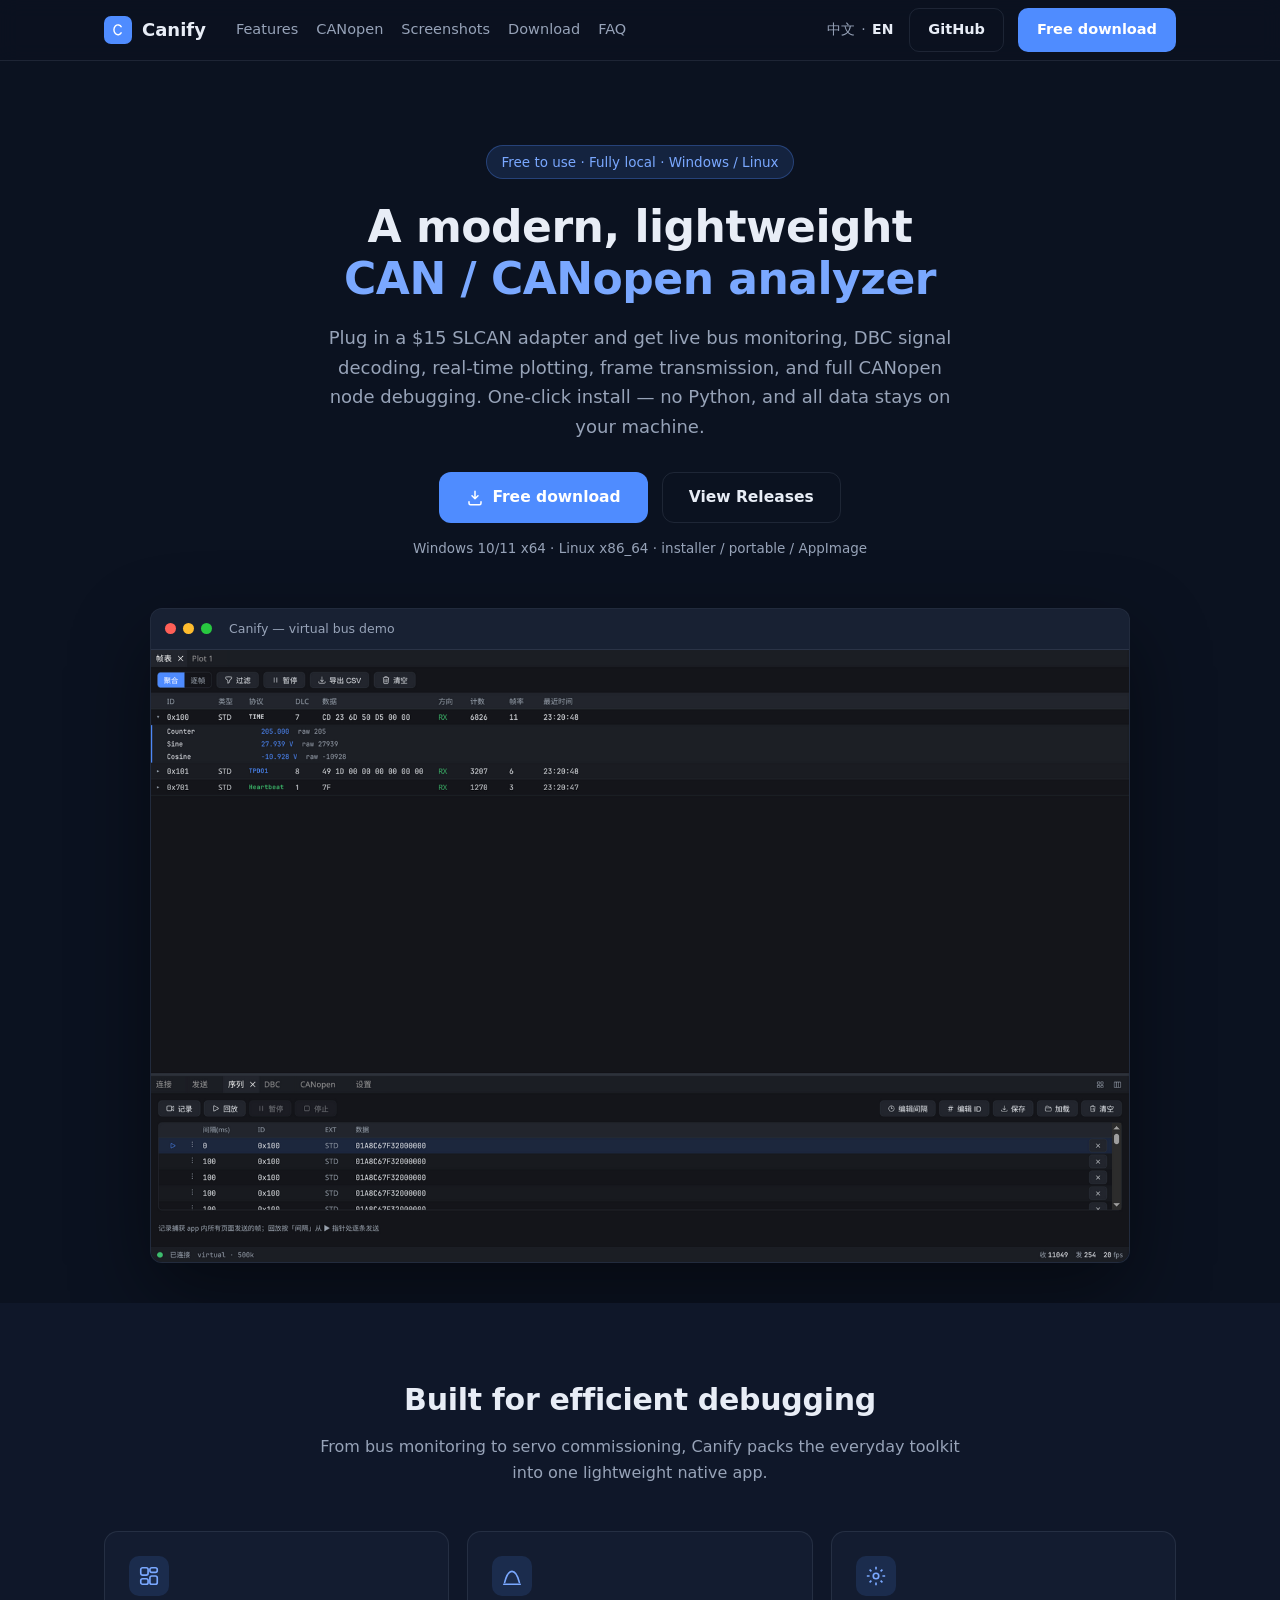
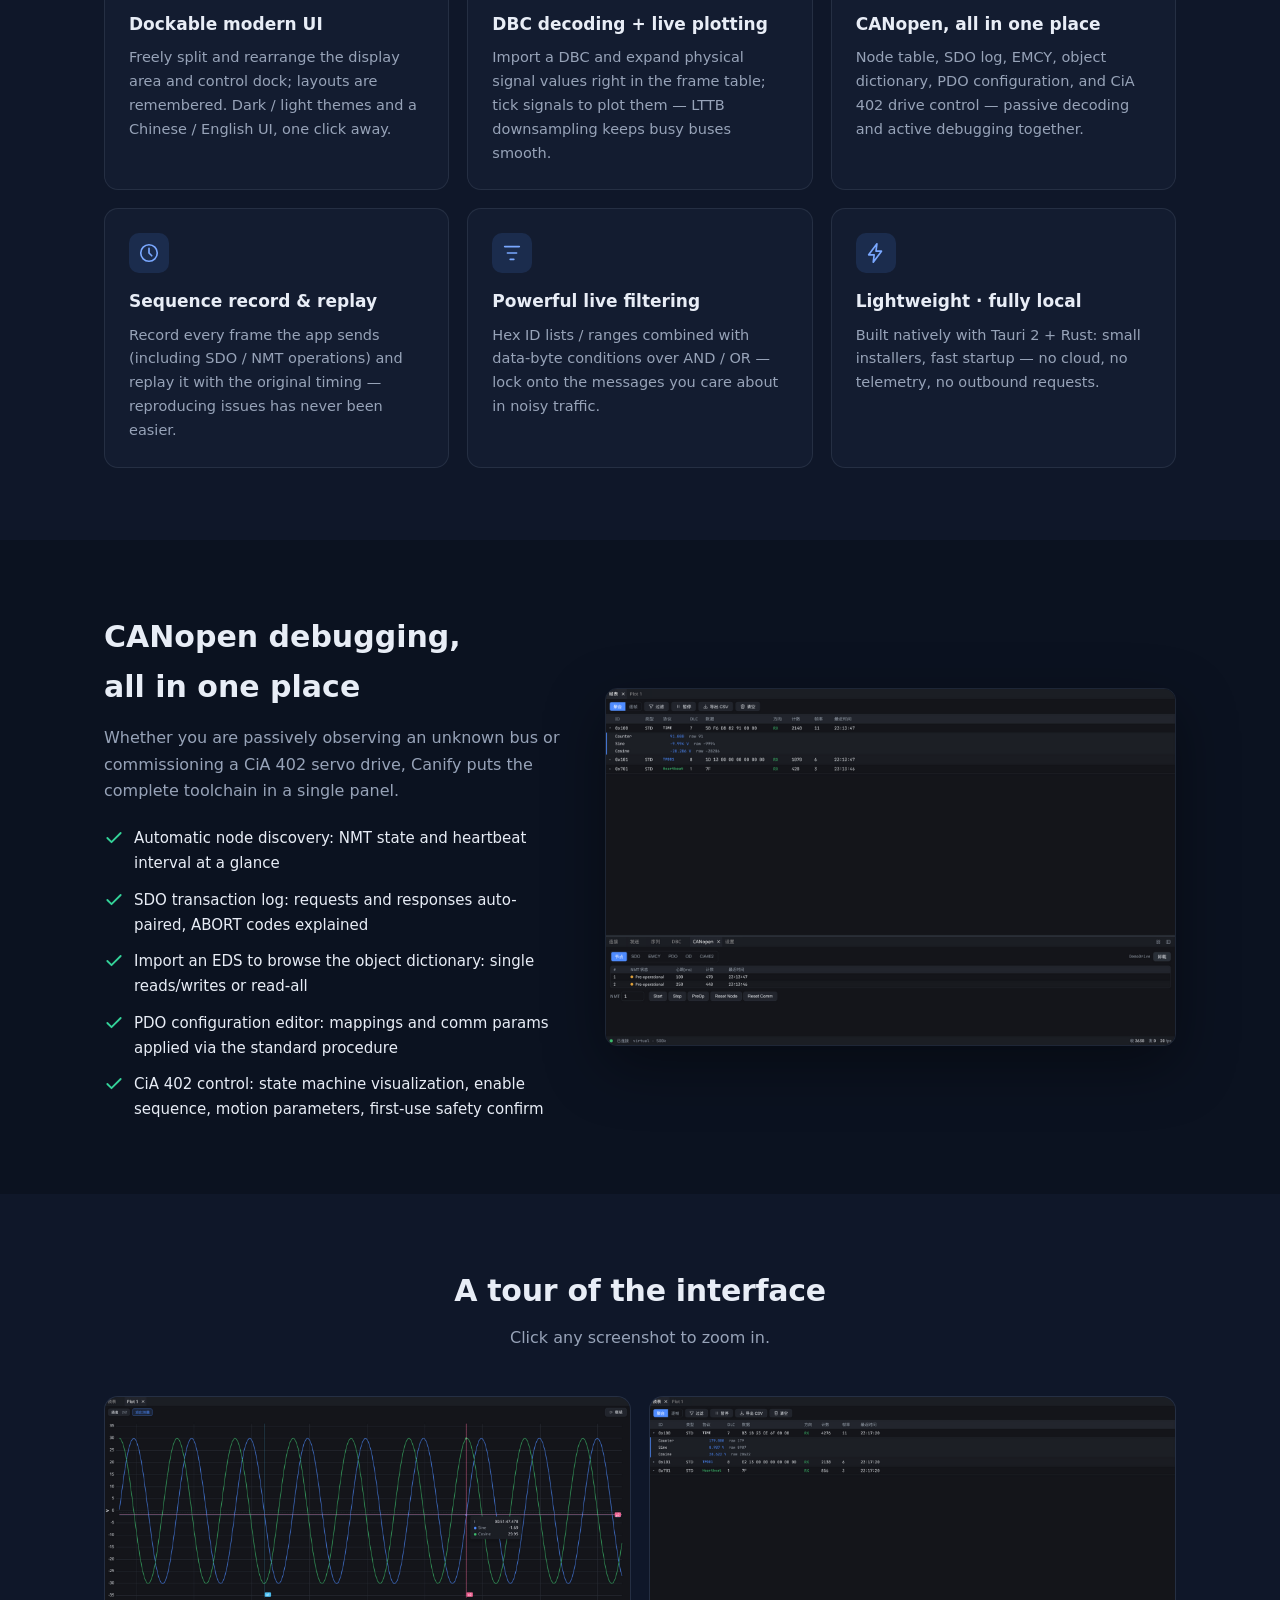
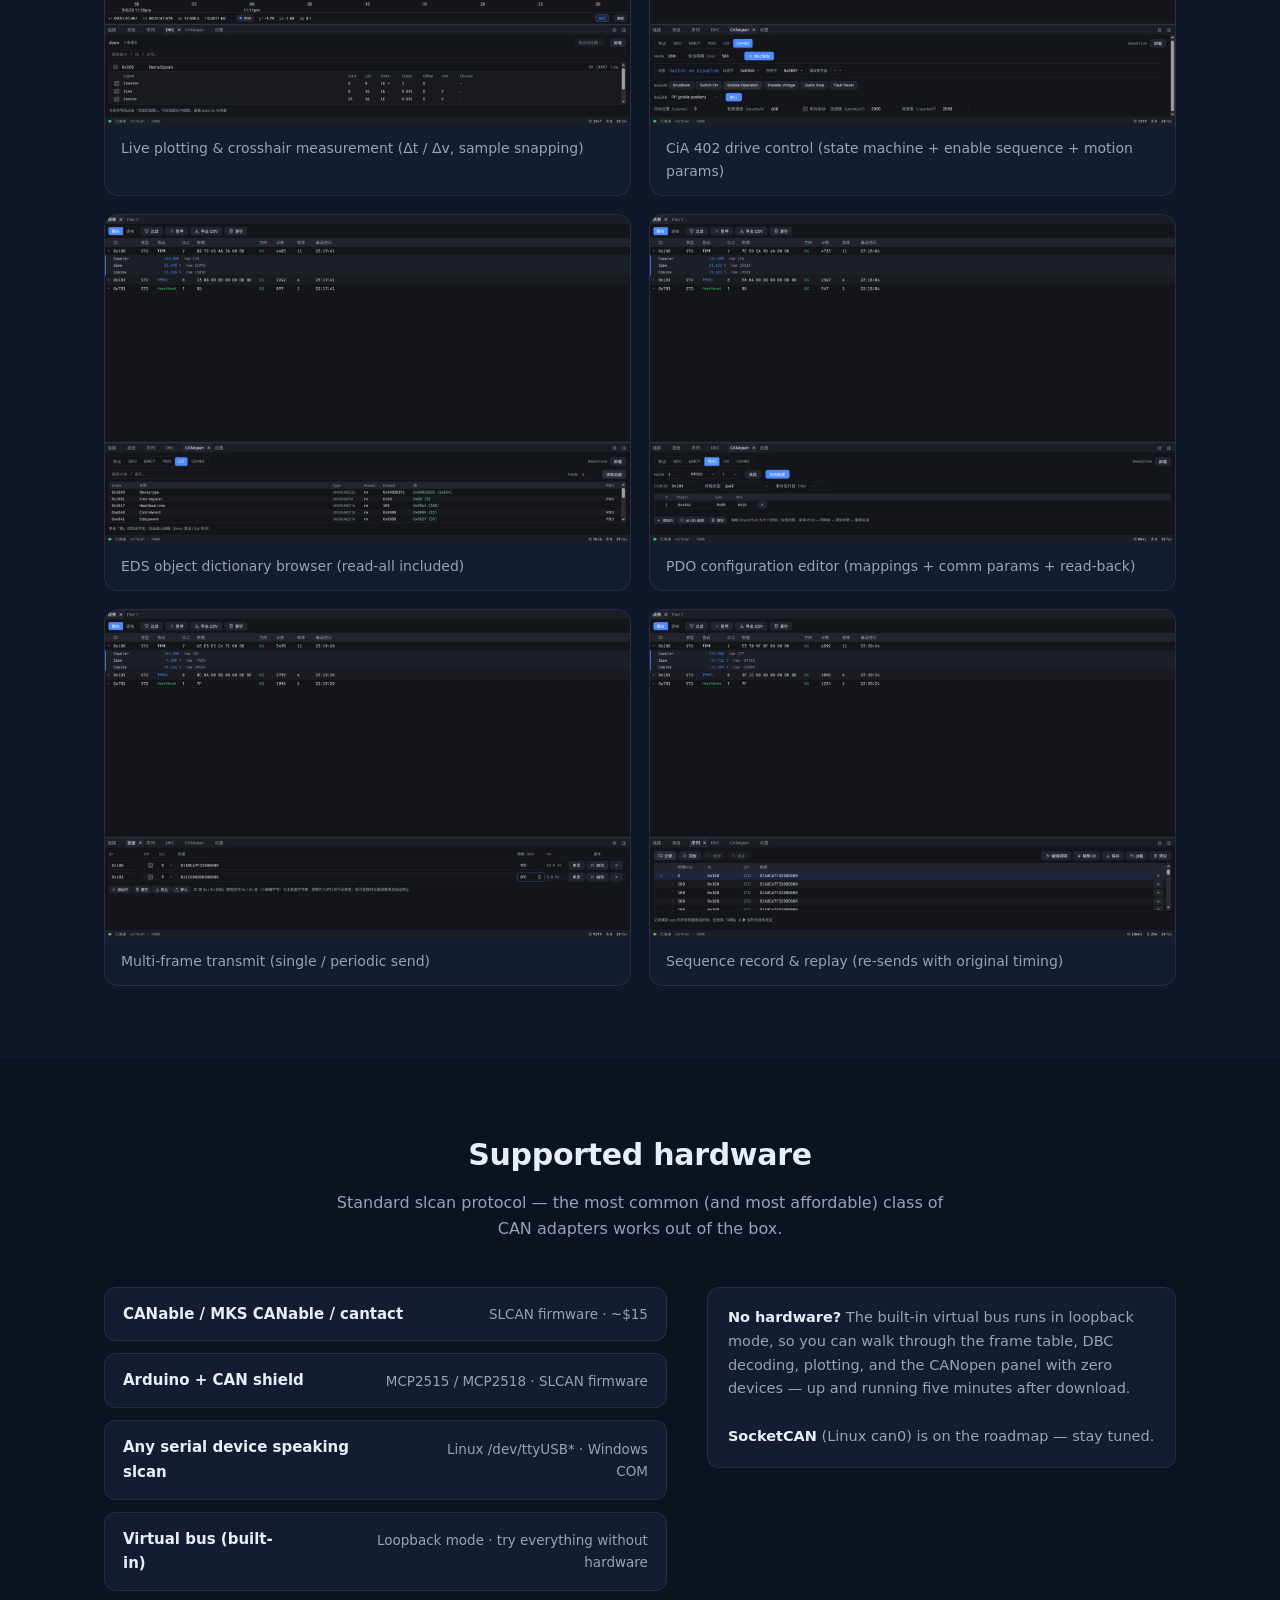
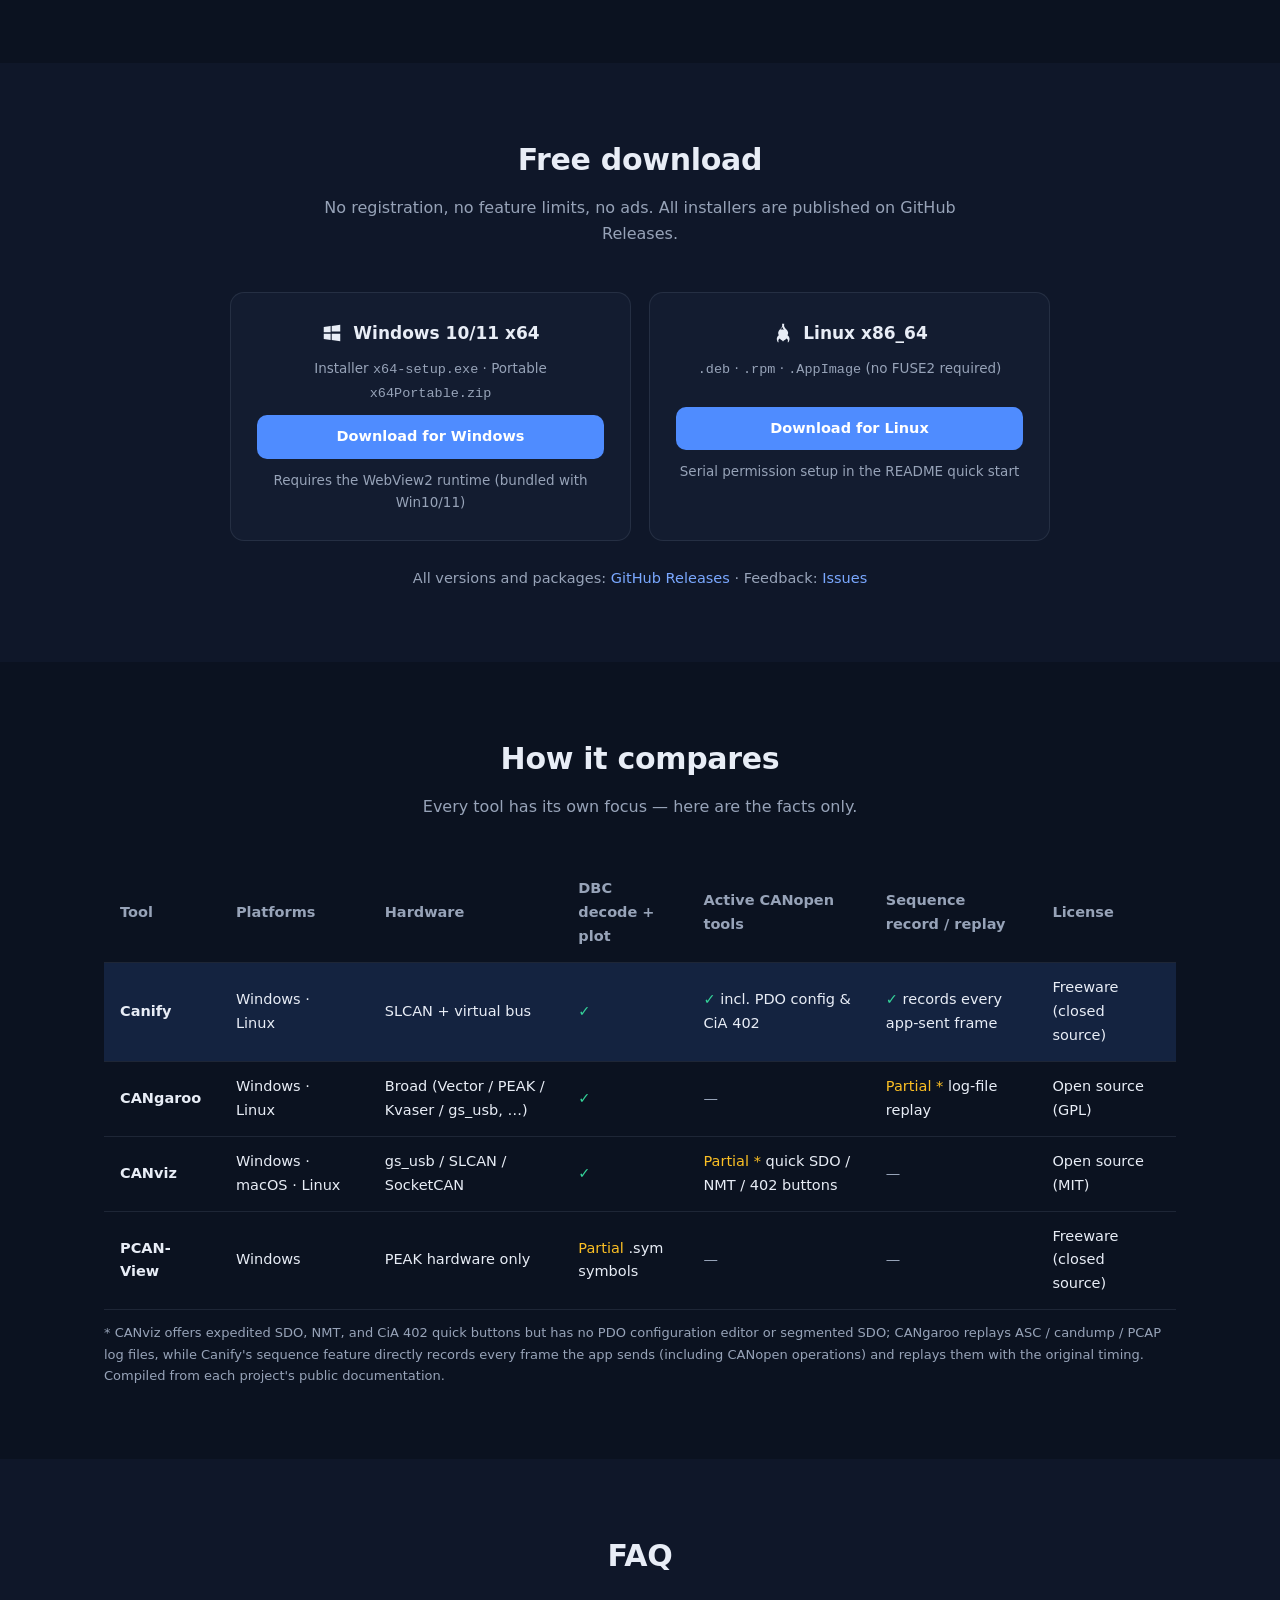
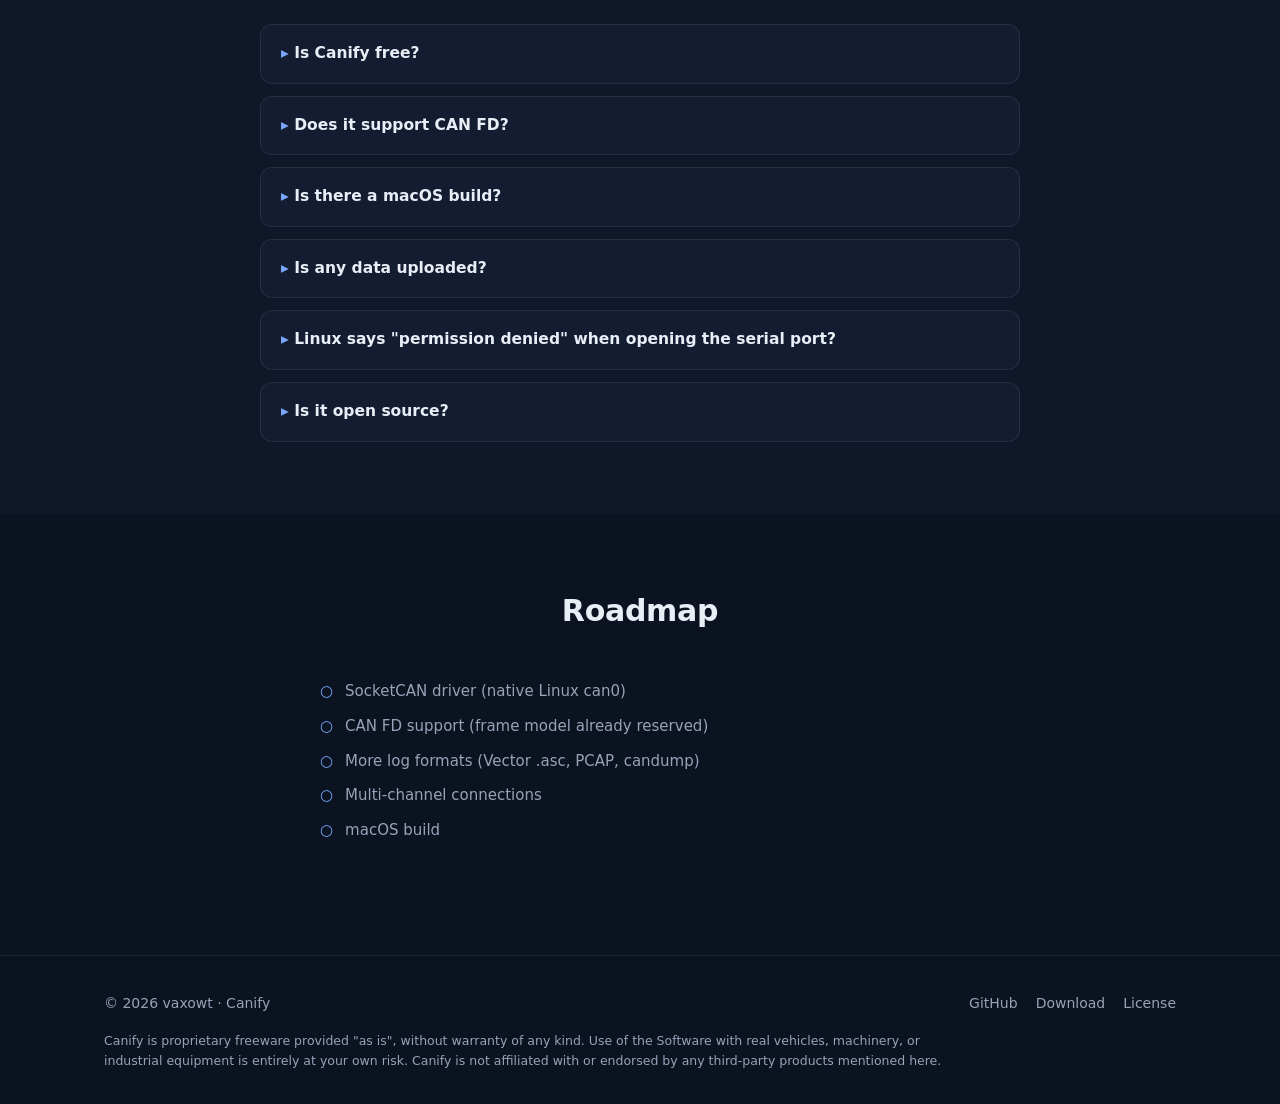
==== docs/en/index.html @ a6a963dd "docs: add release materials with bilingual readme and website" ====
<!DOCTYPE html>
<html lang="en">
<head>
  <meta charset="UTF-8" />
  <meta name="viewport" content="width=device-width, initial-scale=1.0" />
  <title>Canify — A modern, lightweight CAN / CANopen analyzer</title>
  <meta name="description" content="Canify is a free (as in beer) desktop CAN bus analyzer for Windows and Linux: plug-and-play SLCAN adapters, DBC decoding, live plotting, frame transmission, sequence record & replay, and all-in-one CANopen debugging (NMT / SDO / PDO / CiA 402). Fully local, no telemetry." />
  <meta property="og:title" content="Canify — A modern, lightweight CAN / CANopen analyzer" />
  <meta property="og:description" content="Plug in a $15 SLCAN adapter and get bus monitoring, DBC decoding, live plotting and CANopen debugging. Free download, runs entirely locally." />
  <meta property="og:type" content="website" />
  <meta property="og:url" content="https://vaxowt.github.io/canify/en/" />
  <meta property="og:image" content="https://vaxowt.github.io/canify/img/og-image.png" />
  <meta name="twitter:card" content="summary_large_image" />
  <link rel="icon" type="image/svg+xml" href="../assets/favicon.svg" />
  <link rel="stylesheet" href="../assets/style.css" />
</head>
<body>

  <header class="site-header">
    <div class="container nav">
      <a class="brand" href="../">
        <img src="../img/logo.svg" alt="Canify logo" />Canify
      </a>
      <nav class="nav-links" id="navLinks">
        <a href="#features">Features</a>
        <a href="#canopen">CANopen</a>
        <a href="#gallery">Screenshots</a>
        <a href="#download">Download</a>
        <a href="#faq">FAQ</a>
      </nav>
      <div class="nav-right">
        <span class="lang-switch"><a href="../">中文</a> · <a class="current" href="./">EN</a></span>
        <a class="btn btn-ghost" href="https://github.com/vaxowt/canify" target="_blank" rel="noopener">GitHub</a>
        <a class="btn btn-primary" href="#download">Free download</a>
        <button class="nav-toggle" aria-label="Open menu">☰</button>
      </div>
    </div>
  </header>

  <main>
    <!-- Hero -->
    <section class="hero">
      <div class="container">
        <span class="hero-badge">Free to use · Fully local · Windows / Linux</span>
        <h1>A modern, lightweight<br /><span class="accent">CAN / CANopen analyzer</span></h1>
        <p class="lead">Plug in a $15 SLCAN adapter and get live bus monitoring, DBC signal decoding, real-time plotting, frame transmission, and full CANopen node debugging. One-click install — no Python, and all data stays on your machine.</p>
        <div class="hero-actions">
          <a class="btn btn-primary btn-lg" href="#download">
            <svg viewBox="0 0 24 24"><path d="M12 3v10m0 0 4-4m-4 4-4-4M4 17v2a2 2 0 0 0 2 2h12a2 2 0 0 0 2-2v-2" stroke="currentColor" stroke-width="2" fill="none" stroke-linecap="round" stroke-linejoin="round"/></svg>
            Free download
          </a>
          <a class="btn btn-ghost btn-lg" href="https://github.com/vaxowt/canify/releases/latest" target="_blank" rel="noopener">View Releases</a>
        </div>
        <p class="hero-meta">Windows 10/11 x64 · Linux x86_64 · installer / portable / AppImage</p>
        <div class="hero-shot">
          <div class="window">
            <div class="window-bar"><span class="dot"></span><span class="dot"></span><span class="dot"></span><span class="title">Canify — virtual bus demo</span></div>
            <img src="../img/hero-dark.png" alt="Canify main window: live CAN frame table with expanded DBC decoded signals" />
          </div>
        </div>
      </div>
    </section>

    <!-- Features -->
    <section id="features" class="alt">
      <div class="container">
        <div class="section-head">
          <h2>Built for efficient debugging</h2>
          <p>From bus monitoring to servo commissioning, Canify packs the everyday toolkit into one lightweight native app.</p>
        </div>
        <div class="feature-grid">
          <div class="feature">
            <div class="icon"><svg viewBox="0 0 24 24"><rect x="3" y="3" width="8" height="8" rx="2"/><rect x="13" y="3" width="8" height="5" rx="2"/><rect x="13" y="12" width="8" height="9" rx="2"/><rect x="3" y="15" width="8" height="6" rx="2"/></svg></div>
            <h3>Dockable modern UI</h3>
            <p>Freely split and rearrange the display area and control dock; layouts are remembered. Dark / light themes and a Chinese / English UI, one click away.</p>
          </div>
          <div class="feature">
            <div class="icon"><svg viewBox="0 0 24 24"><path d="M4 19c2-8 5-12 8-12s6 4 8 12" stroke-linecap="round"/><path d="M3 21h18" stroke-linecap="round"/></svg></div>
            <h3>DBC decoding + live plotting</h3>
            <p>Import a DBC and expand physical signal values right in the frame table; tick signals to plot them — LTTB downsampling keeps busy buses smooth.</p>
          </div>
          <div class="feature">
            <div class="icon"><svg viewBox="0 0 24 24"><circle cx="12" cy="12" r="3"/><path d="M12 2v3m0 14v3M2 12h3m14 0h3M5 5l2 2m10 10 2 2M19 5l-2 2M7 17l-2 2"/></svg></div>
            <h3>CANopen, all in one place</h3>
            <p>Node table, SDO log, EMCY, object dictionary, PDO configuration, and CiA 402 drive control — passive decoding and active debugging together.</p>
          </div>
          <div class="feature">
            <div class="icon"><svg viewBox="0 0 24 24"><circle cx="12" cy="12" r="9"/><path d="M12 7v5l3 3" stroke-linecap="round"/></svg></div>
            <h3>Sequence record & replay</h3>
            <p>Record every frame the app sends (including SDO / NMT operations) and replay it with the original timing — reproducing issues has never been easier.</p>
          </div>
          <div class="feature">
            <div class="icon"><svg viewBox="0 0 24 24"><path d="M4 5h16M7 12h10m-7 7h4" stroke-linecap="round"/></svg></div>
            <h3>Powerful live filtering</h3>
            <p>Hex ID lists / ranges combined with data-byte conditions over AND / OR — lock onto the messages you care about in noisy traffic.</p>
          </div>
          <div class="feature">
            <div class="icon"><svg viewBox="0 0 24 24"><path d="M13 2 4 14h6l-1 8 9-12h-6l1-8z" stroke-linejoin="round"/></svg></div>
            <h3>Lightweight · fully local</h3>
            <p>Built natively with Tauri 2 + Rust: small installers, fast startup — no cloud, no telemetry, no outbound requests.</p>
          </div>
        </div>
      </div>
    </section>

    <!-- CANopen spotlight -->
    <section id="canopen">
      <div class="container spotlight">
        <div>
          <h2>CANopen debugging,<br />all in one place</h2>
          <p class="desc">Whether you are passively observing an unknown bus or commissioning a CiA 402 servo drive, Canify puts the complete toolchain in a single panel.</p>
          <ul>
            <li><svg viewBox="0 0 24 24"><path d="M4 12l5 5L20 6" stroke-linecap="round" stroke-linejoin="round"/></svg>Automatic node discovery: NMT state and heartbeat interval at a glance</li>
            <li><svg viewBox="0 0 24 24"><path d="M4 12l5 5L20 6" stroke-linecap="round" stroke-linejoin="round"/></svg>SDO transaction log: requests and responses auto-paired, ABORT codes explained</li>
            <li><svg viewBox="0 0 24 24"><path d="M4 12l5 5L20 6" stroke-linecap="round" stroke-linejoin="round"/></svg>Import an EDS to browse the object dictionary: single reads/writes or read-all</li>
            <li><svg viewBox="0 0 24 24"><path d="M4 12l5 5L20 6" stroke-linecap="round" stroke-linejoin="round"/></svg>PDO configuration editor: mappings and comm params applied via the standard procedure</li>
            <li><svg viewBox="0 0 24 24"><path d="M4 12l5 5L20 6" stroke-linecap="round" stroke-linejoin="round"/></svg>CiA 402 control: state machine visualization, enable sequence, motion parameters, first-use safety confirm</li>
          </ul>
        </div>
        <div class="shot">
          <img src="../img/canopen-nodes.png" alt="Canify's CANopen panel: node table, NMT control, SDO log and EMCY" />
        </div>
      </div>
    </section>

    <!-- Gallery -->
    <section id="gallery" class="alt">
      <div class="container">
        <div class="section-head">
          <h2>A tour of the interface</h2>
          <p>Click any screenshot to zoom in.</p>
        </div>
        <div class="gallery">
          <figure>
            <img src="../img/plot-measure.png" alt="Live plotting and crosshair measurement" />
            <figcaption>Live plotting & crosshair measurement (Δt / Δv, sample snapping)</figcaption>
          </figure>
          <figure>
            <img src="../img/canopen-402.png" alt="CiA 402 drive control" />
            <figcaption>CiA 402 drive control (state machine + enable sequence + motion params)</figcaption>
          </figure>
          <figure>
            <img src="../img/canopen-od.png" alt="EDS object dictionary browser" />
            <figcaption>EDS object dictionary browser (read-all included)</figcaption>
          </figure>
          <figure>
            <img src="../img/canopen-pdo.png" alt="PDO configuration editor" />
            <figcaption>PDO configuration editor (mappings + comm params + read-back)</figcaption>
          </figure>
          <figure>
            <img src="../img/send-panel.png" alt="Multi-frame transmit panel" />
            <figcaption>Multi-frame transmit (single / periodic send)</figcaption>
          </figure>
          <figure>
            <img src="../img/sequence-replay.png" alt="Sequence record and replay" />
            <figcaption>Sequence record & replay (re-sends with original timing)</figcaption>
          </figure>
        </div>
      </div>
    </section>

    <!-- Hardware -->
    <section id="hardware">
      <div class="container">
        <div class="section-head">
          <h2>Supported hardware</h2>
          <p>Standard slcan protocol — the most common (and most affordable) class of CAN adapters works out of the box.</p>
        </div>
        <div class="hw-wrap">
          <ul class="hw-list">
            <li><span class="name">CANable / MKS CANable / cantact</span><span class="note">SLCAN firmware · ~$15</span></li>
            <li><span class="name">Arduino + CAN shield</span><span class="note">MCP2515 / MCP2518 · SLCAN firmware</span></li>
            <li><span class="name">Any serial device speaking slcan</span><span class="note">Linux /dev/ttyUSB* · Windows COM</span></li>
            <li><span class="name">Virtual bus (built-in)</span><span class="note">Loopback mode · try everything without hardware</span></li>
          </ul>
          <div class="hw-note">
            <b>No hardware?</b> The built-in virtual bus runs in loopback mode, so you can walk through the frame table, DBC decoding, plotting, and the CANopen panel with zero devices — up and running five minutes after download.
            <br /><br /><b>SocketCAN</b> (Linux can0) is on the roadmap — stay tuned.
          </div>
        </div>
      </div>
    </section>

    <!-- Download -->
    <section id="download" class="alt">
      <div class="container">
        <div class="section-head">
          <h2>Free download</h2>
          <p>No registration, no feature limits, no ads. All installers are published on GitHub Releases.</p>
        </div>
        <div class="dl-grid">
          <div class="dl-card">
            <span class="os">
              <svg viewBox="0 0 24 24"><path d="M3 5.5 10.5 4.4v6.9H3V5.5zm0 13 7.5 1.1v-6.8H3v5.7zm8.7 1.2L21 21V12.7h-9.3v7zM11.7 3v7.3H21V3l-9.3 1.3v1.7z"/></svg>
              Windows 10/11 x64
            </span>
            <span class="files">Installer <code>x64-setup.exe</code> · Portable <code>x64Portable.zip</code></span>
            <a class="btn btn-primary" href="https://github.com/vaxowt/canify/releases/latest" target="_blank" rel="noopener">Download for Windows</a>
            <span class="files">Requires the WebView2 runtime (bundled with Win10/11)</span>
          </div>
          <div class="dl-card">
            <span class="os">
              <svg viewBox="0 0 24 24"><path d="M12 2c.6 2 .1 3.4-.8 4.6-.9 1.1-2.2 2-2.9 3.5-.8 1.6-.5 3.1.2 4.4-.9.5-1.6 1.4-2 2.6-.5 1.7.1 3.3 1 4.9h.9c-.4-1-.5-1.7-.3-2.4.2-.8.7-1.3 1.5-1.7.6 1 1.5 1.8 2.7 2.4l.4.7h.9l.3-.7c1.2-.5 2.2-1.3 2.9-2.3.9.4 1.4 1 1.6 1.7.2.7.1 1.5-.3 2.3h.9c1-1.6 1.5-3.2 1-4.9-.3-1.2-1-2.1-2-2.6.8-1.3 1-2.9.2-4.4-.7-1.5-2-2.4-2.9-3.5-.9-1.2-1.4-2.6-.8-4.6h-1zm.5 3.7c.4 1.1 1 2 1.8 2.9-1.4-.4-2.7-.4-4.1-.1.8-.9 1.6-1.8 2-2.8h.3z"/></svg>
              Linux x86_64
            </span>
            <span class="files"><code>.deb</code> · <code>.rpm</code> · <code>.AppImage</code> (no FUSE2 required)</span>
            <a class="btn btn-primary" href="https://github.com/vaxowt/canify/releases/latest" target="_blank" rel="noopener">Download for Linux</a>
            <span class="files">Serial permission setup in the README quick start</span>
          </div>
        </div>
        <p class="dl-all">All versions and packages: <a href="https://github.com/vaxowt/canify/releases" target="_blank" rel="noopener">GitHub Releases</a> · Feedback: <a href="https://github.com/vaxowt/canify/issues" target="_blank" rel="noopener">Issues</a></p>
      </div>
    </section>

    <!-- Comparison -->
    <section id="compare">
      <div class="container">
        <div class="section-head">
          <h2>How it compares</h2>
          <p>Every tool has its own focus — here are the facts only.</p>
        </div>
        <div class="compare-wrap">
          <table class="compare">
            <thead>
              <tr><th>Tool</th><th>Platforms</th><th>Hardware</th><th>DBC decode + plot</th><th>Active CANopen tools</th><th>Sequence record / replay</th><th>License</th></tr>
            </thead>
            <tbody>
              <tr class="canify-col">
                <td>Canify</td>
                <td>Windows · Linux</td>
                <td>SLCAN + virtual bus</td>
                <td><span class="yes">✓</span></td>
                <td><span class="yes">✓</span> incl. PDO config & CiA 402</td>
                <td><span class="yes">✓</span> records every app-sent frame</td>
                <td>Freeware (closed source)</td>
              </tr>
              <tr>
                <td>CANgaroo</td>
                <td>Windows · Linux</td>
                <td>Broad (Vector / PEAK / Kvaser / gs_usb, …)</td>
                <td><span class="yes">✓</span></td>
                <td><span class="no">—</span></td>
                <td><span class="part">Partial *</span> log-file replay</td>
                <td>Open source (GPL)</td>
              </tr>
              <tr>
                <td>CANviz</td>
                <td>Windows · macOS · Linux</td>
                <td>gs_usb / SLCAN / SocketCAN</td>
                <td><span class="yes">✓</span></td>
                <td><span class="part">Partial *</span> quick SDO / NMT / 402 buttons</td>
                <td><span class="no">—</span></td>
                <td>Open source (MIT)</td>
              </tr>
              <tr>
                <td>PCAN-View</td>
                <td>Windows</td>
                <td>PEAK hardware only</td>
                <td><span class="part">Partial</span> .sym symbols</td>
                <td><span class="no">—</span></td>
                <td><span class="no">—</span></td>
                <td>Freeware (closed source)</td>
              </tr>
            </tbody>
          </table>
          <p class="compare-note">* CANviz offers expedited SDO, NMT, and CiA 402 quick buttons but has no PDO configuration editor or segmented SDO; CANgaroo replays ASC / candump / PCAP log files, while Canify's sequence feature directly records every frame the app sends (including CANopen operations) and replays them with the original timing. Compiled from each project's public documentation.</p>
        </div>
      </div>
    </section>

    <!-- FAQ -->
    <section id="faq" class="alt">
      <div class="container">
        <div class="section-head">
          <h2>FAQ</h2>
        </div>
        <div class="faq">
          <details>
            <summary>Is Canify free?</summary>
            <p>Yes — free to use: no registration, no feature limits, no ads.</p>
          </details>
          <details>
            <summary>Does it support CAN FD?</summary>
            <p>Not yet; CAN FD is on the roadmap. The current frame data model already reserves payload length for FD.</p>
          </details>
          <details>
            <summary>Is there a macOS build?</summary>
            <p>Not yet — it is on the roadmap.</p>
          </details>
          <details>
            <summary>Is any data uploaded?</summary>
            <p>No. Canify runs entirely locally: no cloud, no telemetry, no outbound requests. Bus data lives only in your machine's memory.</p>
          </details>
          <details>
            <summary>Linux says "permission denied" when opening the serial port?</summary>
            <p>Add yourself to the <code>dialout</code> (Debian/Ubuntu) or <code>uucp</code> (Arch) group, then log out and back in: <code>sudo usermod -aG dialout $USER</code></p>
          </details>
          <details>
            <summary>Is it open source?</summary>
            <p>Canify is freeware but closed source, distributed as binary installers. Feedback and feature requests are welcome on GitHub Issues.</p>
          </details>
        </div>
      </div>
    </section>

    <!-- Roadmap -->
    <section id="roadmap">
      <div class="container">
        <div class="section-head">
          <h2>Roadmap</h2>
        </div>
        <ul class="roadmap">
          <li>SocketCAN driver (native Linux can0)</li>
          <li>CAN FD support (frame model already reserved)</li>
          <li>More log formats (Vector .asc, PCAP, candump)</li>
          <li>Multi-channel connections</li>
          <li>macOS build</li>
        </ul>
      </div>
    </section>
  </main>

  <footer class="site-footer">
    <div class="container">
      <div class="footer-inner">
        <span class="left">© 2026 vaxowt · Canify</span>
        <div class="right">
          <a href="https://github.com/vaxowt/canify" target="_blank" rel="noopener">GitHub</a>
          <a href="https://github.com/vaxowt/canify/releases/latest" target="_blank" rel="noopener">Download</a>
          <a href="https://github.com/vaxowt/canify/blob/main/LICENSE" target="_blank" rel="noopener">License</a>
        </div>
      </div>
      <p class="disclaimer">Canify is proprietary freeware provided "as is", without warranty of any kind. Use of the Software with real vehicles, machinery, or industrial equipment is entirely at your own risk. Canify is not affiliated with or endorsed by any third-party products mentioned here.</p>
    </div>
  </footer>

  <dialog class="lightbox" id="lightbox"><img alt="" /></dialog>
  <script src="../assets/main.js"></script>
</body>
</html>
---- docs/assets/style.css ----
/* Canify 官网样式 — 深色主题，品牌色取自应用图标 #4F8CFF */

:root {
  --bg: #0b1220;
  --bg-soft: #0f1729;
  --card: #131c30;
  --card-border: rgba(148, 163, 184, 0.14);
  --text: #e8edf6;
  --muted: #97a3b8;
  --brand: #4f8cff;
  --brand-soft: rgba(79, 140, 255, 0.14);
  --brand-strong: #7aa8ff;
  --ok: #34d399;
  --warn: #fbbf24;
  --radius: 14px;
  --maxw: 1120px;
}

* { box-sizing: border-box; margin: 0; padding: 0; }

html { scroll-behavior: smooth; scroll-padding-top: 72px; }

body {
  font-family: system-ui, -apple-system, "Segoe UI", Roboto, "PingFang SC",
    "Hiragino Sans GB", "Microsoft YaHei", "Noto Sans SC", sans-serif;
  background: var(--bg);
  color: var(--text);
  line-height: 1.65;
  font-size: 16px;
  -webkit-font-smoothing: antialiased;
}

img { max-width: 100%; display: block; }
a { color: var(--brand-strong); text-decoration: none; }
a:hover { text-decoration: underline; }

.container { max-width: var(--maxw); margin: 0 auto; padding: 0 24px; }

/* ---------- 顶栏 ---------- */

.site-header {
  position: sticky; top: 0; z-index: 50;
  background: rgba(11, 18, 32, 0.82);
  backdrop-filter: blur(10px);
  border-bottom: 1px solid var(--card-border);
}

.nav {
  display: flex; align-items: center; gap: 22px;
  height: 60px;
}

.brand { display: flex; align-items: center; gap: 10px; font-weight: 700; font-size: 18px; color: var(--text); }
.brand:hover { text-decoration: none; }
.brand img { width: 28px; height: 28px; border-radius: 7px; }

.nav-links { display: flex; gap: 18px; margin-left: 8px; }
.nav-links a { color: var(--muted); font-size: 14.5px; }
.nav-links a:hover { color: var(--text); text-decoration: none; }

.nav-right { margin-left: auto; display: flex; align-items: center; gap: 14px; }
.lang-switch { font-size: 14px; color: var(--muted); }
.lang-switch a { color: var(--muted); padding: 0 2px; }
.lang-switch a.current { color: var(--text); font-weight: 600; }

.btn {
  display: inline-flex; align-items: center; justify-content: center; gap: 8px;
  padding: 9px 18px; border-radius: 10px;
  font-size: 14.5px; font-weight: 600;
  border: 1px solid transparent; cursor: pointer;
  transition: background 0.15s, border-color 0.15s, transform 0.15s;
}
.btn:hover { text-decoration: none; transform: translateY(-1px); }
.btn-primary { background: var(--brand); color: #fff; }
.btn-primary:hover { background: #3f7cf0; }
.btn-ghost { border-color: var(--card-border); color: var(--text); background: transparent; }
.btn-ghost:hover { border-color: var(--brand); color: var(--brand-strong); }
.btn-lg { padding: 12px 26px; font-size: 15.5px; border-radius: 12px; }
.btn svg { width: 18px; height: 18px; fill: currentColor; }

.nav-toggle { display: none; background: none; border: 1px solid var(--card-border); color: var(--text);
  border-radius: 8px; width: 38px; height: 38px; cursor: pointer; font-size: 18px; }

/* ---------- Hero ---------- */

.hero { padding: 84px 0 40px; text-align: center; }

.hero-badge {
  display: inline-flex; align-items: center; gap: 8px;
  background: var(--brand-soft); color: var(--brand-strong);
  border: 1px solid rgba(79, 140, 255, 0.3);
  border-radius: 999px; padding: 5px 14px; font-size: 13.5px; margin-bottom: 22px;
}

.hero h1 { font-size: 44px; line-height: 1.18; letter-spacing: -0.5px; }
.hero h1 .accent { color: var(--brand-strong); }

.hero p.lead {
  max-width: 640px; margin: 18px auto 0; color: var(--muted); font-size: 18px;
}

.hero-actions { margin-top: 30px; display: flex; gap: 14px; justify-content: center; flex-wrap: wrap; }

.hero-meta { margin-top: 14px; color: var(--muted); font-size: 13.5px; }

/* 浏览器窗口样式包住主截图 */
.hero-shot { max-width: 980px; margin: 48px auto 0; text-align: left; }
.window {
  border: 1px solid var(--card-border);
  border-radius: 12px; overflow: hidden;
  background: var(--bg-soft);
  box-shadow: 0 30px 80px rgba(0, 0, 0, 0.45);
}
.window-bar {
  display: flex; align-items: center; gap: 7px;
  padding: 10px 14px; background: rgba(148, 163, 184, 0.07);
  border-bottom: 1px solid var(--card-border);
}
.window-bar .dot { width: 11px; height: 11px; border-radius: 50%; }
.window-bar .dot:nth-child(1) { background: #ff5f57; }
.window-bar .dot:nth-child(2) { background: #febc2e; }
.window-bar .dot:nth-child(3) { background: #28c840; }
.window-bar .title { margin-left: 10px; font-size: 12.5px; color: var(--muted); }
.window img { width: 100%; }

/* ---------- 通用 section ---------- */

section { padding: 72px 0; }
section.alt { background: var(--bg-soft); }

.section-head { text-align: center; max-width: 640px; margin: 0 auto 44px; }
.section-head h2 { font-size: 30px; letter-spacing: -0.3px; }
.section-head p { color: var(--muted); margin-top: 10px; }

/* ---------- 特性网格 ---------- */

.feature-grid {
  display: grid; grid-template-columns: repeat(3, 1fr); gap: 18px;
}
.feature {
  background: var(--card); border: 1px solid var(--card-border);
  border-radius: var(--radius); padding: 24px;
  transition: border-color 0.15s, transform 0.15s;
}
.feature:hover { border-color: rgba(79, 140, 255, 0.45); transform: translateY(-2px); }
.feature .icon {
  width: 40px; height: 40px; border-radius: 10px;
  background: var(--brand-soft); color: var(--brand-strong);
  display: flex; align-items: center; justify-content: center;
  margin-bottom: 14px;
}
.feature .icon svg { width: 22px; height: 22px; fill: none; stroke: currentColor; stroke-width: 1.8; }
.feature h3 { font-size: 17px; margin-bottom: 8px; }
.feature p { color: var(--muted); font-size: 14.5px; }

/* ---------- CANopen 专题 ---------- */

.spotlight { display: grid; grid-template-columns: 1fr 1.25fr; gap: 44px; align-items: center; }
.spotlight h2 { font-size: 30px; margin-bottom: 14px; }
.spotlight .desc { color: var(--muted); margin-bottom: 22px; }
.spotlight ul { list-style: none; display: grid; gap: 12px; }
.spotlight li { display: flex; gap: 10px; align-items: flex-start; font-size: 15px; }
.spotlight li svg { width: 20px; height: 20px; flex: none; margin-top: 2px; stroke: var(--ok); fill: none; stroke-width: 2.2; }
.spotlight .shot {
  border: 1px solid var(--card-border); border-radius: 12px; overflow: hidden;
  box-shadow: 0 20px 60px rgba(0, 0, 0, 0.4);
}
.spotlight .shot img { width: 100%; }

/* ---------- 截图画廊 ---------- */

.gallery { display: grid; grid-template-columns: 1fr 1fr; gap: 18px; }
.gallery figure {
  background: var(--card); border: 1px solid var(--card-border);
  border-radius: var(--radius); overflow: hidden; cursor: zoom-in;
  transition: border-color 0.15s, transform 0.15s;
}
.gallery figure:hover { border-color: rgba(79, 140, 255, 0.45); transform: translateY(-2px); }
.gallery img { width: 100%; aspect-ratio: 16 / 10; object-fit: cover; object-position: top; }
.gallery figcaption { padding: 12px 16px; font-size: 14px; color: var(--muted); }

/* 图片灯箱 */
dialog.lightbox {
  border: none; border-radius: 12px; background: transparent;
  max-width: min(1200px, 94vw); padding: 0;
}
dialog.lightbox::backdrop { background: rgba(4, 8, 16, 0.85); }
dialog.lightbox img { width: 100%; border-radius: 12px; border: 1px solid var(--card-border); }

/* ---------- 硬件支持 ---------- */

.hw-wrap { display: grid; grid-template-columns: 1.2fr 1fr; gap: 40px; align-items: start; }
.hw-list { list-style: none; display: grid; gap: 12px; }
.hw-list li {
  background: var(--card); border: 1px solid var(--card-border);
  border-radius: 12px; padding: 14px 18px;
  display: flex; justify-content: space-between; align-items: center; gap: 14px;
}
.hw-list .name { font-weight: 600; font-size: 15px; }
.hw-list .note { color: var(--muted); font-size: 13.5px; text-align: right; }
.hw-note { color: var(--muted); font-size: 14.5px; background: var(--card);
  border: 1px solid var(--card-border); border-radius: 12px; padding: 18px 20px; }
.hw-note b { color: var(--text); }

/* ---------- 下载 ---------- */

.dl-grid { display: grid; grid-template-columns: repeat(2, 1fr); gap: 18px; max-width: 820px; margin: 0 auto; }
.dl-card {
  background: var(--card); border: 1px solid var(--card-border);
  border-radius: var(--radius); padding: 26px; text-align: center;
  display: flex; flex-direction: column; gap: 10px; align-items: center;
}
.dl-card .os { font-size: 17px; font-weight: 700; display: flex; align-items: center; gap: 10px; }
.dl-card .os svg { width: 22px; height: 22px; fill: currentColor; }
.dl-card .files { color: var(--muted); font-size: 13.5px; min-height: 40px; }
.dl-card .btn { align-self: stretch; }
.dl-all { text-align: center; margin-top: 26px; color: var(--muted); font-size: 14.5px; }

/* ---------- 对比表 ---------- */

.compare-wrap { overflow-x: auto; }
table.compare { width: 100%; border-collapse: collapse; min-width: 640px; }
table.compare th, table.compare td {
  padding: 13px 16px; text-align: left; font-size: 14.5px;
  border-bottom: 1px solid var(--card-border);
}
table.compare th { color: var(--muted); font-weight: 600; }
table.compare td:first-child { color: var(--text); font-weight: 600; }
table.compare tr.canify-col { background: var(--brand-soft); }
table.compare td .yes { color: var(--ok); font-weight: 600; }
table.compare td .no { color: var(--muted); }
table.compare td .part { color: var(--warn); }
.compare-note { color: var(--muted); font-size: 13px; margin-top: 12px; }

/* ---------- FAQ / 路线图 ---------- */

.faq { max-width: 760px; margin: 0 auto; display: grid; gap: 12px; }
.faq details {
  background: var(--card); border: 1px solid var(--card-border);
  border-radius: 12px; padding: 16px 20px;
}
.faq summary { cursor: pointer; font-weight: 600; font-size: 15.5px; list-style: none; }
.faq summary::-webkit-details-marker { display: none; }
.faq summary::before { content: "▸ "; color: var(--brand-strong); }
.faq details[open] summary::before { content: "▾ "; }
.faq details p { margin-top: 10px; color: var(--muted); font-size: 14.5px; }

.roadmap { max-width: 640px; margin: 0 auto; display: grid; gap: 10px; list-style: none; }
.roadmap li { display: flex; gap: 12px; align-items: baseline; color: var(--muted); font-size: 15px; }
.roadmap li::before { content: "○"; color: var(--brand-strong); }
.roadmap li.done { text-decoration: line-through; }
.roadmap li.done::before { content: "●"; color: var(--ok); }

/* ---------- 页脚 ---------- */

.site-footer { border-top: 1px solid var(--card-border); padding: 36px 0; margin-top: 40px; }
.footer-inner { display: flex; justify-content: space-between; align-items: center; gap: 16px; flex-wrap: wrap; }
.footer-inner .left { color: var(--muted); font-size: 14px; }
.footer-inner .right { display: flex; gap: 18px; font-size: 14px; }
.footer-inner .right a { color: var(--muted); }
.footer-inner .right a:hover { color: var(--text); }
.disclaimer { color: var(--muted); font-size: 12.5px; margin-top: 16px; max-width: 860px; }

/* ---------- 响应式 ---------- */

@media (max-width: 900px) {
  .feature-grid { grid-template-columns: 1fr 1fr; }
  .spotlight { grid-template-columns: 1fr; gap: 26px; }
  .hw-wrap { grid-template-columns: 1fr; }
  .hero h1 { font-size: 34px; }
}

@media (max-width: 620px) {
  .nav-links {
    display: none; position: absolute; top: 60px; left: 0; right: 0;
    background: var(--bg-soft); border-bottom: 1px solid var(--card-border);
    flex-direction: column; padding: 14px 24px; gap: 12px;
  }
  .nav-links.open { display: flex; }
  .nav-toggle { display: block; }
  .lang-switch { margin-left: auto; }
  .nav-right .btn-primary { display: none; }

  section { padding: 52px 0; }
  .hero { padding: 56px 0 24px; }
  .hero h1 { font-size: 28px; }
  .hero p.lead { font-size: 16px; }
  .feature-grid, .gallery, .dl-grid { grid-template-columns: 1fr; }
  .section-head h2 { font-size: 24px; }
}
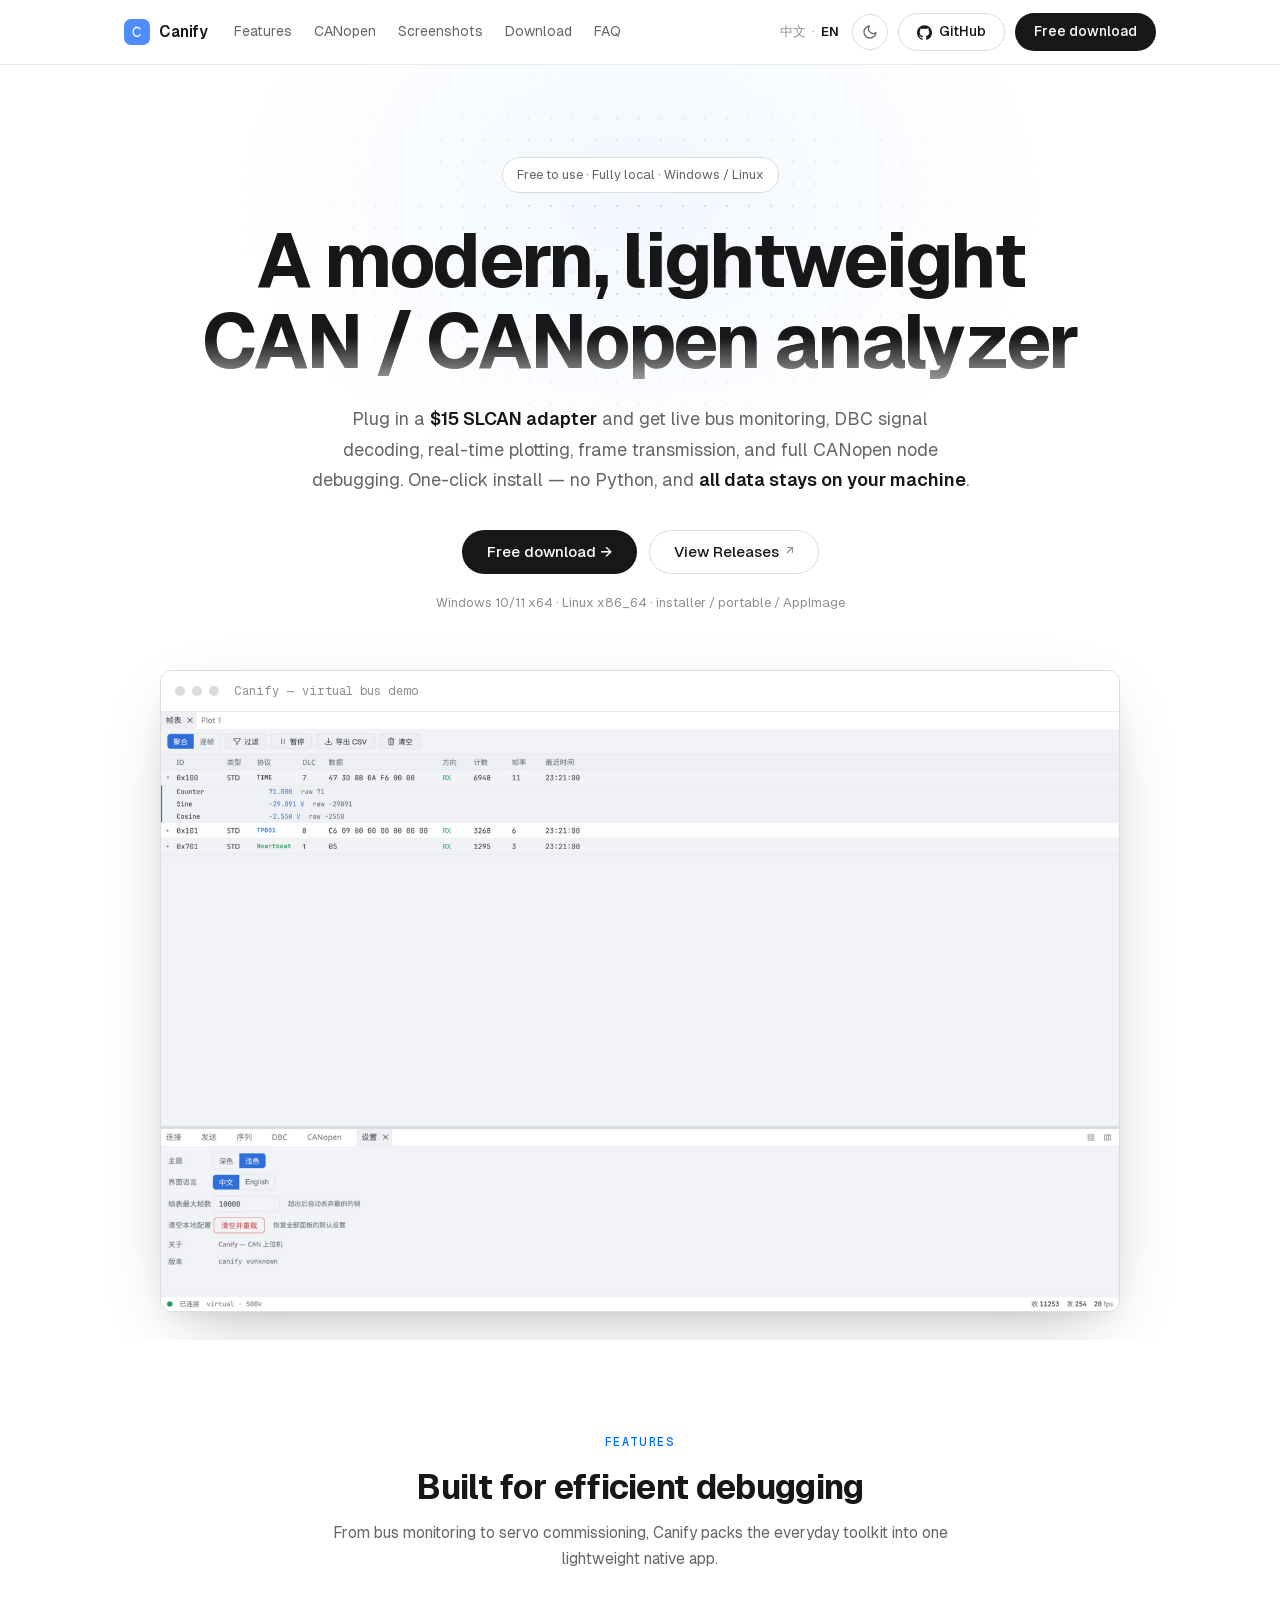
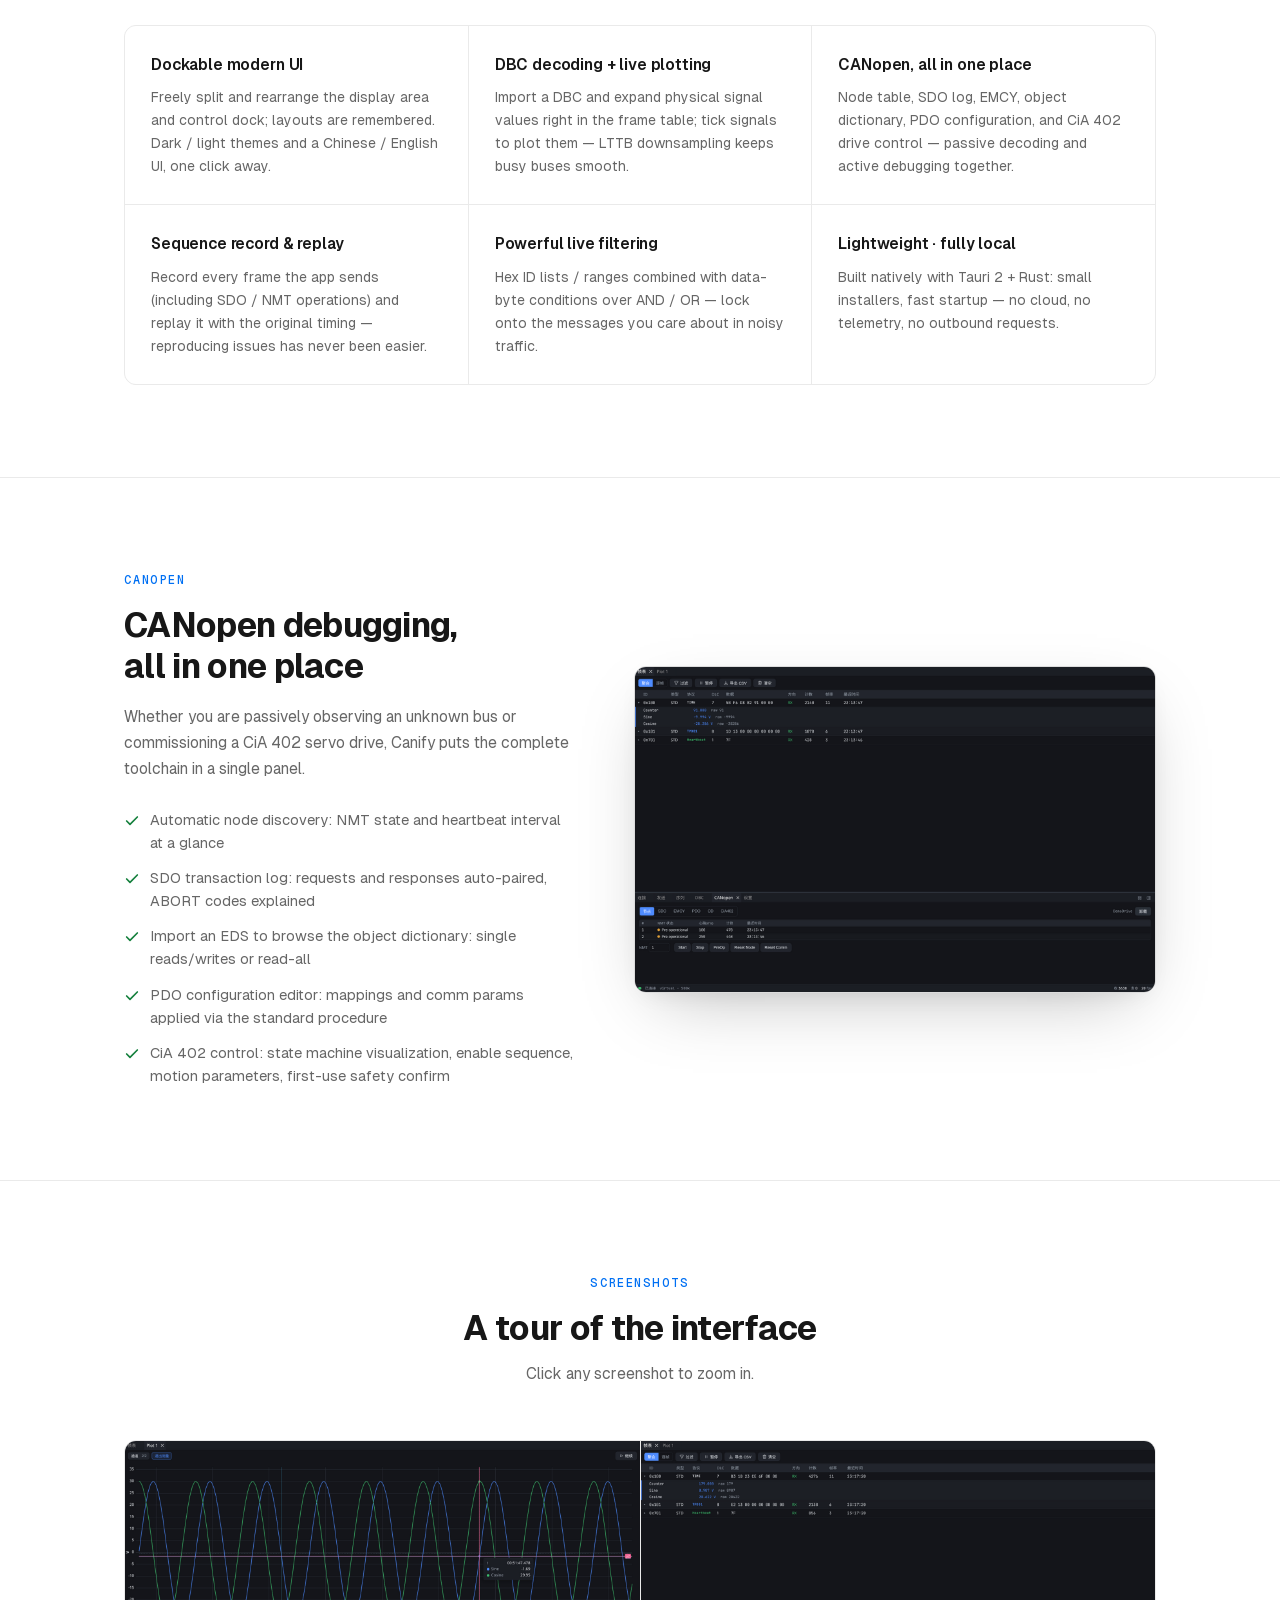
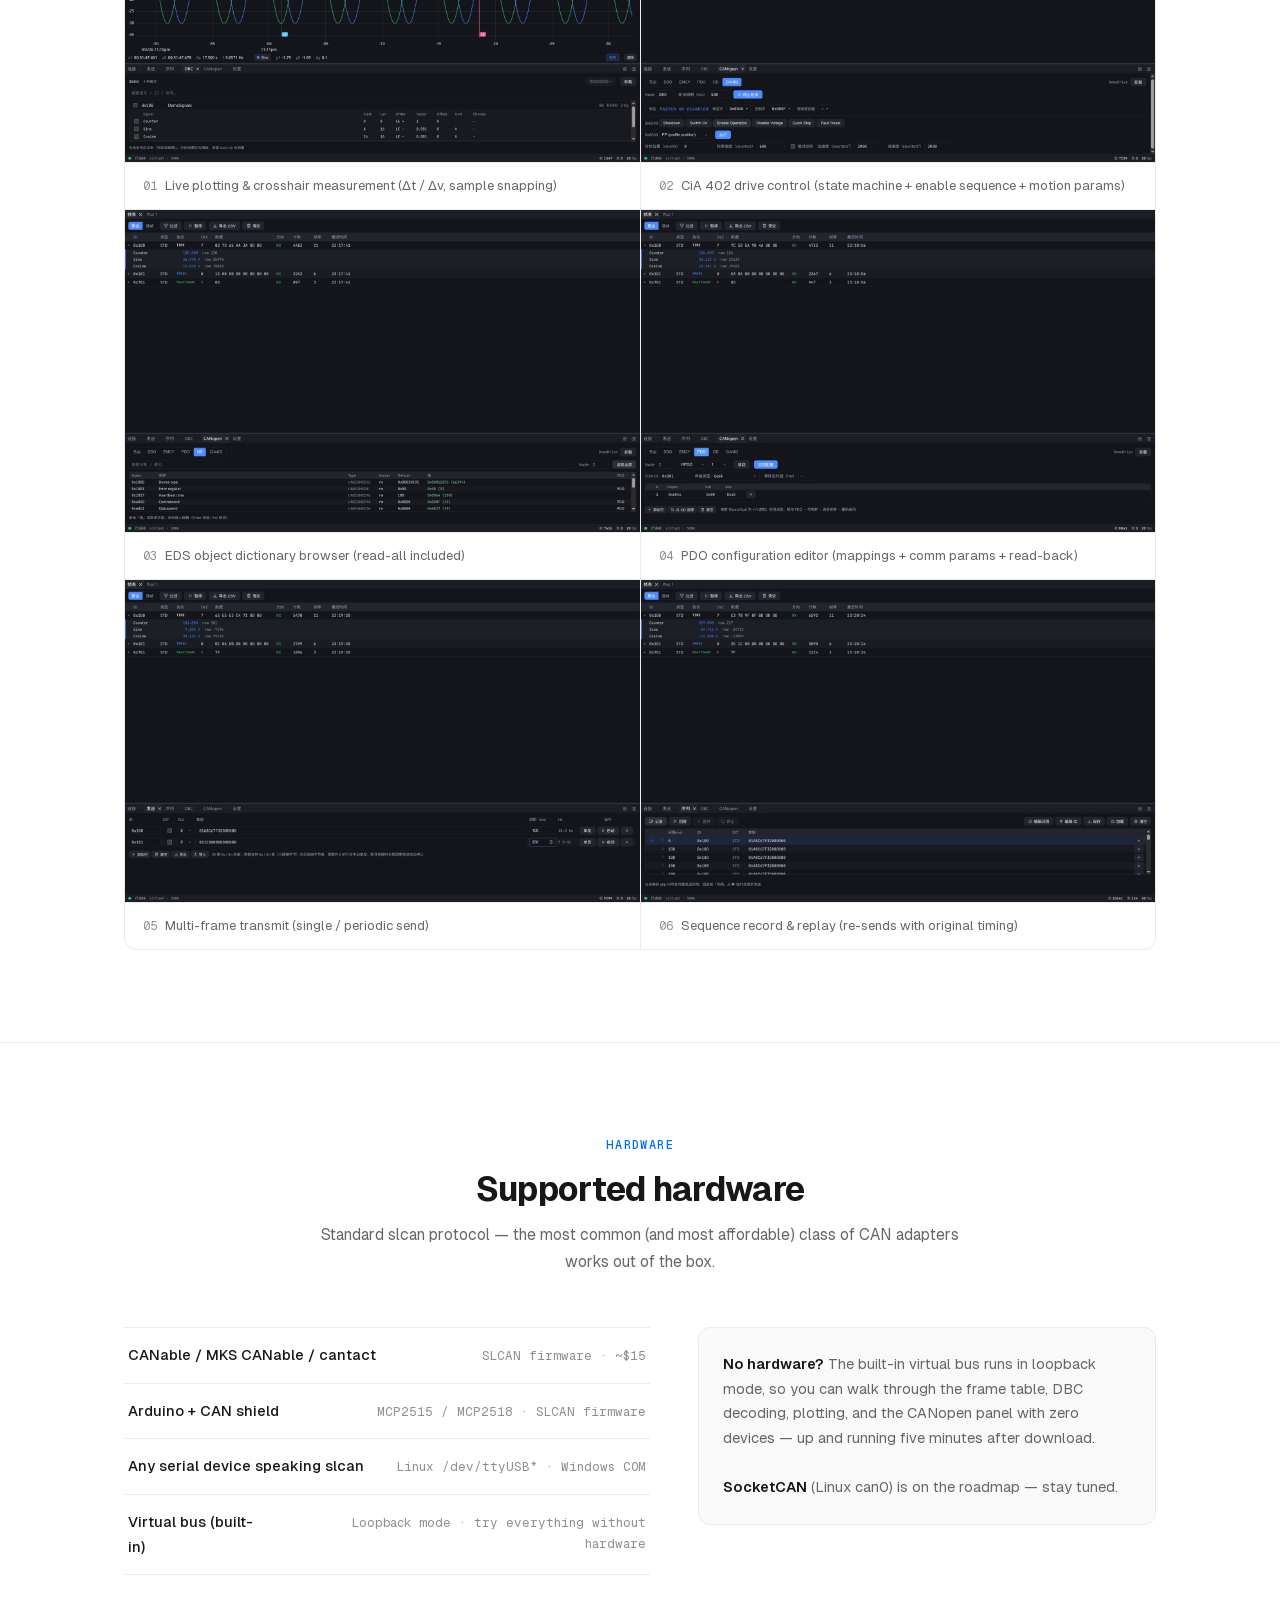
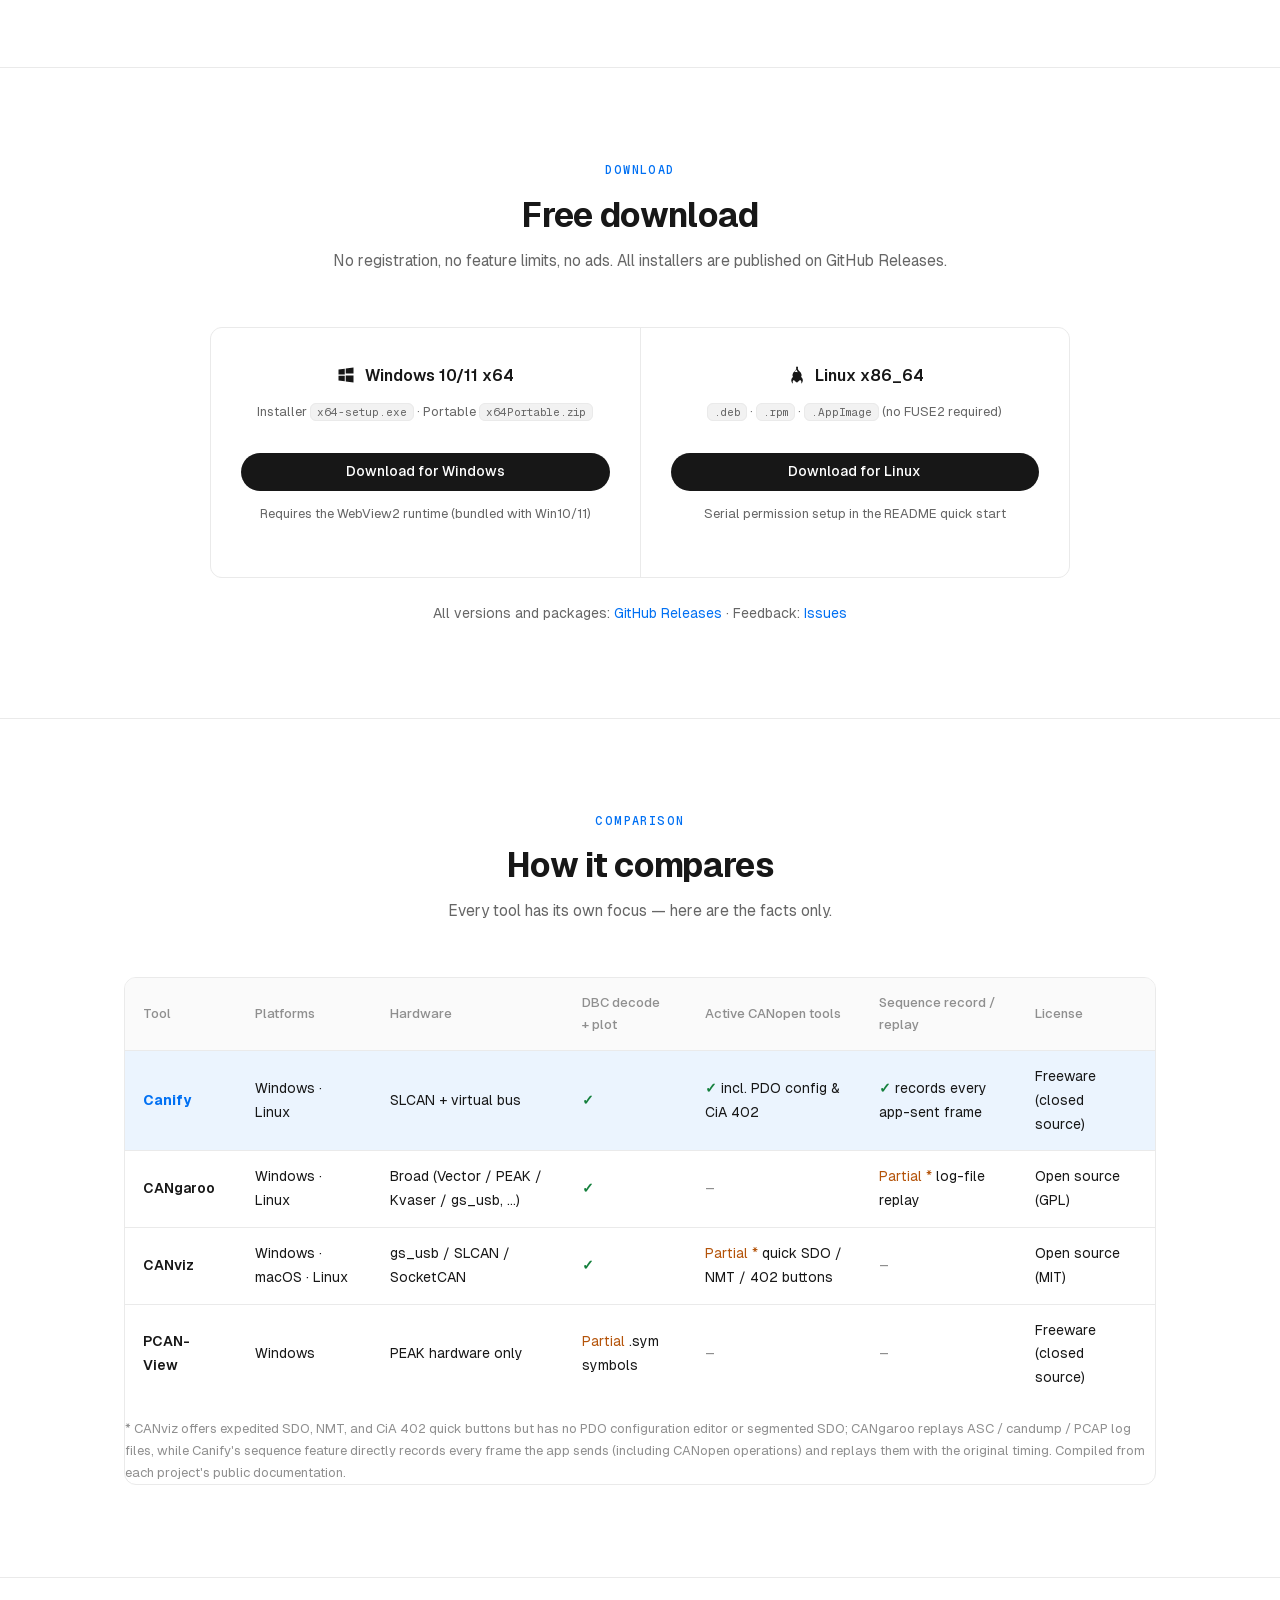
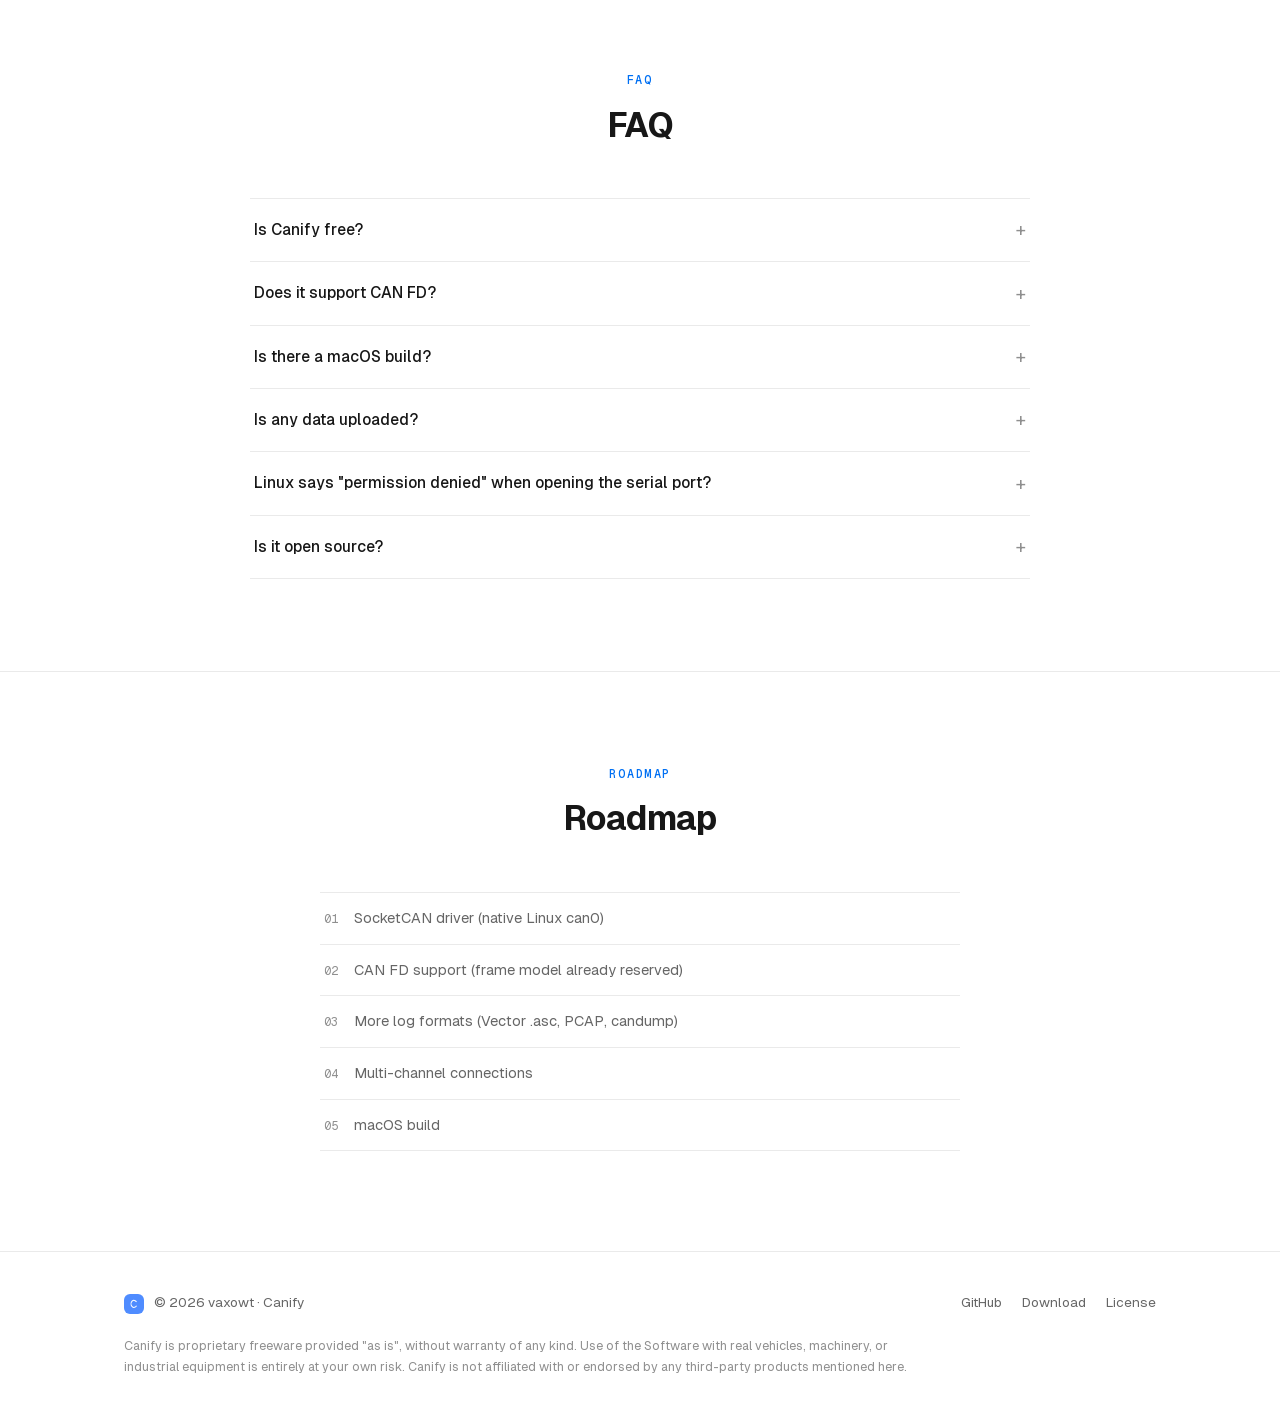
==== commit be559c92: "docs: redesign site with Next.js-style theme and dark/light modes - New design system: monochrome pa" ====
--- a/docs/en/index.html
+++ b/docs/en/index.html
@@ -1,5 +1,5 @@
 <!DOCTYPE html>
-<html lang="en">
+<html lang="en" data-theme="dark">
 <head>
   <meta charset="UTF-8" />
   <meta name="viewport" content="width=device-width, initial-scale=1.0" />
@@ -11,6 +11,20 @@
   <meta property="og:url" content="https://vaxowt.github.io/canify/en/" />
   <meta property="og:image" content="https://vaxowt.github.io/canify/img/og-image.png" />
   <meta name="twitter:card" content="summary_large_image" />
+  <meta name="color-scheme" content="dark light" />
+  <meta name="theme-color" media="(prefers-color-scheme: dark)" content="#0a0a0a" />
+  <meta name="theme-color" media="(prefers-color-scheme: light)" content="#ffffff" />
+  <script>
+    // Pick the theme before first paint to avoid flashing: localStorage first, then system, default dark
+    (function () {
+      var t = null;
+      try { t = localStorage.getItem("canify-theme"); } catch (e) {}
+      if (t !== "light" && t !== "dark") {
+        t = window.matchMedia && window.matchMedia("(prefers-color-scheme: light)").matches ? "light" : "dark";
+      }
+      document.documentElement.setAttribute("data-theme", t);
+    })();
+  </script>
   <link rel="icon" type="image/svg+xml" href="../assets/favicon.svg" />
   <link rel="stylesheet" href="../assets/style.css" />
 </head>
@@ -30,9 +44,18 @@
       </nav>
       <div class="nav-right">
         <span class="lang-switch"><a href="../">中文</a> · <a class="current" href="./">EN</a></span>
-        <a class="btn btn-ghost" href="https://github.com/vaxowt/canify" target="_blank" rel="noopener">GitHub</a>
+        <button class="theme-toggle" type="button" aria-label="Toggle theme" title="Toggle theme">
+          <svg class="icon-sun" viewBox="0 0 24 24" fill="none" stroke="currentColor" stroke-width="2" stroke-linecap="round" stroke-linejoin="round"><circle cx="12" cy="12" r="4"/><path d="M12 2v2m0 16v2M4.93 4.93l1.41 1.41m11.32 11.32 1.41 1.41M2 12h2m16 0h2M6.34 17.66l-1.41 1.41M19.07 4.93l-1.41 1.41"/></svg>
+          <svg class="icon-moon" viewBox="0 0 24 24" fill="none" stroke="currentColor" stroke-width="2" stroke-linecap="round" stroke-linejoin="round"><path d="M21 12.79A9 9 0 1 1 11.21 3 7 7 0 0 0 21 12.79z"/></svg>
+        </button>
+        <a class="btn btn-secondary" href="https://github.com/vaxowt/canify" target="_blank" rel="noopener">
+          <svg viewBox="0 0 24 24" fill="currentColor" aria-hidden="true"><path d="M12 .297c-6.63 0-12 5.373-12 12 0 5.303 3.438 9.8 8.205 11.385.6.113.82-.258.82-.577 0-.285-.01-1.04-.015-2.04-3.338.724-4.042-1.61-4.042-1.61C4.422 18.07 3.633 17.7 3.633 17.7c-1.087-.744.084-.729.084-.729 1.205.084 1.838 1.236 1.838 1.236 1.07 1.835 2.809 1.305 3.495.998.108-.776.417-1.305.76-1.605-2.665-.3-5.466-1.332-5.466-5.93 0-1.31.465-2.38 1.235-3.22-.135-.303-.54-1.523.105-3.176 0 0 1.005-.322 3.3 1.23.96-.267 1.98-.399 3-.405 1.02.006 2.04.138 3 .405 2.28-1.552 3.285-1.23 3.285-1.23.645 1.653.24 2.873.12 3.176.765.84 1.23 1.91 1.23 3.22 0 4.61-2.805 5.625-5.475 5.92.42.36.81 1.096.81 2.22 0 1.606-.015 2.896-.015 3.286 0 .315.21.69.825.57C20.565 22.092 24 17.592 24 12.297c0-6.627-5.373-12-12-12"/></svg>
+          GitHub
+        </a>
         <a class="btn btn-primary" href="#download">Free download</a>
-        <button class="nav-toggle" aria-label="Open menu">☰</button>
+        <button class="nav-toggle" type="button" aria-label="Open menu">
+          <svg viewBox="0 0 24 24" fill="none" stroke="currentColor" stroke-width="2" stroke-linecap="round"><path d="M4 7h16M4 12h16M4 17h16"/></svg>
+        </button>
       </div>
     </div>
   </header>
@@ -42,60 +65,59 @@
     <section class="hero">
       <div class="container">
         <span class="hero-badge">Free to use · Fully local · Windows / Linux</span>
-        <h1>A modern, lightweight<br /><span class="accent">CAN / CANopen analyzer</span></h1>
-        <p class="lead">Plug in a $15 SLCAN adapter and get live bus monitoring, DBC signal decoding, real-time plotting, frame transmission, and full CANopen node debugging. One-click install — no Python, and all data stays on your machine.</p>
+        <h1>A modern, lightweight<br /><span class="grad">CAN / CANopen analyzer</span></h1>
+        <p class="lead">Plug in a <b>$15 SLCAN adapter</b> and get live bus monitoring, DBC signal decoding, real-time plotting, frame transmission, and full CANopen node debugging. One-click install — no Python, and <b>all data stays on your machine</b>.</p>
         <div class="hero-actions">
-          <a class="btn btn-primary btn-lg" href="#download">
-            <svg viewBox="0 0 24 24"><path d="M12 3v10m0 0 4-4m-4 4-4-4M4 17v2a2 2 0 0 0 2 2h12a2 2 0 0 0 2-2v-2" stroke="currentColor" stroke-width="2" fill="none" stroke-linecap="round" stroke-linejoin="round"/></svg>
-            Free download
-          </a>
-          <a class="btn btn-ghost btn-lg" href="https://github.com/vaxowt/canify/releases/latest" target="_blank" rel="noopener">View Releases</a>
+          <a class="btn btn-primary btn-lg" href="#download">Free download →</a>
+          <a class="btn btn-secondary btn-lg" href="https://github.com/vaxowt/canify/releases/latest" target="_blank" rel="noopener">View Releases <span class="ext">↗</span></a>
         </div>
         <p class="hero-meta">Windows 10/11 x64 · Linux x86_64 · installer / portable / AppImage</p>
         <div class="hero-shot">
           <div class="window">
             <div class="window-bar"><span class="dot"></span><span class="dot"></span><span class="dot"></span><span class="title">Canify — virtual bus demo</span></div>
-            <img src="../img/hero-dark.png" alt="Canify main window: live CAN frame table with expanded DBC decoded signals" />
+            <img class="theme-img img-dark" src="../img/hero-dark.png" alt="Canify main window (dark theme): live CAN frame table with expanded DBC decoded signals" />
+            <img class="theme-img img-light" src="../img/hero-light.png" alt="Canify main window (light theme): live CAN frame table with expanded DBC decoded signals" loading="lazy" />
           </div>
         </div>
       </div>
     </section>
 
     <!-- Features -->
-    <section id="features" class="alt">
-      <div class="container">
-        <div class="section-head">
+    <section id="features" class="section">
+      <div class="container">
+        <div class="section-head">
+          <span class="kicker">Features</span>
           <h2>Built for efficient debugging</h2>
           <p>From bus monitoring to servo commissioning, Canify packs the everyday toolkit into one lightweight native app.</p>
         </div>
-        <div class="feature-grid">
-          <div class="feature">
-            <div class="icon"><svg viewBox="0 0 24 24"><rect x="3" y="3" width="8" height="8" rx="2"/><rect x="13" y="3" width="8" height="5" rx="2"/><rect x="13" y="12" width="8" height="9" rx="2"/><rect x="3" y="15" width="8" height="6" rx="2"/></svg></div>
+        <div class="tile-grid">
+          <div class="tile">
+            <span class="arrow">↗</span>
             <h3>Dockable modern UI</h3>
             <p>Freely split and rearrange the display area and control dock; layouts are remembered. Dark / light themes and a Chinese / English UI, one click away.</p>
           </div>
-          <div class="feature">
-            <div class="icon"><svg viewBox="0 0 24 24"><path d="M4 19c2-8 5-12 8-12s6 4 8 12" stroke-linecap="round"/><path d="M3 21h18" stroke-linecap="round"/></svg></div>
+          <div class="tile">
+            <span class="arrow">↗</span>
             <h3>DBC decoding + live plotting</h3>
             <p>Import a DBC and expand physical signal values right in the frame table; tick signals to plot them — LTTB downsampling keeps busy buses smooth.</p>
           </div>
-          <div class="feature">
-            <div class="icon"><svg viewBox="0 0 24 24"><circle cx="12" cy="12" r="3"/><path d="M12 2v3m0 14v3M2 12h3m14 0h3M5 5l2 2m10 10 2 2M19 5l-2 2M7 17l-2 2"/></svg></div>
+          <div class="tile">
+            <span class="arrow">↗</span>
             <h3>CANopen, all in one place</h3>
             <p>Node table, SDO log, EMCY, object dictionary, PDO configuration, and CiA 402 drive control — passive decoding and active debugging together.</p>
           </div>
-          <div class="feature">
-            <div class="icon"><svg viewBox="0 0 24 24"><circle cx="12" cy="12" r="9"/><path d="M12 7v5l3 3" stroke-linecap="round"/></svg></div>
+          <div class="tile">
+            <span class="arrow">↗</span>
             <h3>Sequence record & replay</h3>
             <p>Record every frame the app sends (including SDO / NMT operations) and replay it with the original timing — reproducing issues has never been easier.</p>
           </div>
-          <div class="feature">
-            <div class="icon"><svg viewBox="0 0 24 24"><path d="M4 5h16M7 12h10m-7 7h4" stroke-linecap="round"/></svg></div>
+          <div class="tile">
+            <span class="arrow">↗</span>
             <h3>Powerful live filtering</h3>
             <p>Hex ID lists / ranges combined with data-byte conditions over AND / OR — lock onto the messages you care about in noisy traffic.</p>
           </div>
-          <div class="feature">
-            <div class="icon"><svg viewBox="0 0 24 24"><path d="M13 2 4 14h6l-1 8 9-12h-6l1-8z" stroke-linejoin="round"/></svg></div>
+          <div class="tile">
+            <span class="arrow">↗</span>
             <h3>Lightweight · fully local</h3>
             <p>Built natively with Tauri 2 + Rust: small installers, fast startup — no cloud, no telemetry, no outbound requests.</p>
           </div>
@@ -104,9 +126,10 @@
     </section>
 
     <!-- CANopen spotlight -->
-    <section id="canopen">
+    <section id="canopen" class="section">
       <div class="container spotlight">
         <div>
+          <span class="kicker">CANopen</span>
           <h2>CANopen debugging,<br />all in one place</h2>
           <p class="desc">Whether you are passively observing an unknown bus or commissioning a CiA 402 servo drive, Canify puts the complete toolchain in a single panel.</p>
           <ul>
@@ -118,51 +141,53 @@
           </ul>
         </div>
         <div class="shot">
-          <img src="../img/canopen-nodes.png" alt="Canify's CANopen panel: node table, NMT control, SDO log and EMCY" />
+          <img src="../img/canopen-nodes.png" alt="Canify's CANopen panel: node table, NMT control, SDO log and EMCY" loading="lazy" />
         </div>
       </div>
     </section>
 
     <!-- Gallery -->
-    <section id="gallery" class="alt">
-      <div class="container">
-        <div class="section-head">
+    <section id="gallery" class="section">
+      <div class="container">
+        <div class="section-head">
+          <span class="kicker">Screenshots</span>
           <h2>A tour of the interface</h2>
           <p>Click any screenshot to zoom in.</p>
         </div>
         <div class="gallery">
           <figure>
-            <img src="../img/plot-measure.png" alt="Live plotting and crosshair measurement" />
-            <figcaption>Live plotting & crosshair measurement (Δt / Δv, sample snapping)</figcaption>
-          </figure>
-          <figure>
-            <img src="../img/canopen-402.png" alt="CiA 402 drive control" />
-            <figcaption>CiA 402 drive control (state machine + enable sequence + motion params)</figcaption>
-          </figure>
-          <figure>
-            <img src="../img/canopen-od.png" alt="EDS object dictionary browser" />
-            <figcaption>EDS object dictionary browser (read-all included)</figcaption>
-          </figure>
-          <figure>
-            <img src="../img/canopen-pdo.png" alt="PDO configuration editor" />
-            <figcaption>PDO configuration editor (mappings + comm params + read-back)</figcaption>
-          </figure>
-          <figure>
-            <img src="../img/send-panel.png" alt="Multi-frame transmit panel" />
-            <figcaption>Multi-frame transmit (single / periodic send)</figcaption>
-          </figure>
-          <figure>
-            <img src="../img/sequence-replay.png" alt="Sequence record and replay" />
-            <figcaption>Sequence record & replay (re-sends with original timing)</figcaption>
+            <img src="../img/plot-measure.png" alt="Live plotting and crosshair measurement" loading="lazy" />
+            <figcaption><span class="idx">01</span>Live plotting & crosshair measurement (Δt / Δv, sample snapping)</figcaption>
+          </figure>
+          <figure>
+            <img src="../img/canopen-402.png" alt="CiA 402 drive control" loading="lazy" />
+            <figcaption><span class="idx">02</span>CiA 402 drive control (state machine + enable sequence + motion params)</figcaption>
+          </figure>
+          <figure>
+            <img src="../img/canopen-od.png" alt="EDS object dictionary browser" loading="lazy" />
+            <figcaption><span class="idx">03</span>EDS object dictionary browser (read-all included)</figcaption>
+          </figure>
+          <figure>
+            <img src="../img/canopen-pdo.png" alt="PDO configuration editor" loading="lazy" />
+            <figcaption><span class="idx">04</span>PDO configuration editor (mappings + comm params + read-back)</figcaption>
+          </figure>
+          <figure>
+            <img src="../img/send-panel.png" alt="Multi-frame transmit panel" loading="lazy" />
+            <figcaption><span class="idx">05</span>Multi-frame transmit (single / periodic send)</figcaption>
+          </figure>
+          <figure>
+            <img src="../img/sequence-replay.png" alt="Sequence record and replay" loading="lazy" />
+            <figcaption><span class="idx">06</span>Sequence record & replay (re-sends with original timing)</figcaption>
           </figure>
         </div>
       </div>
     </section>
 
     <!-- Hardware -->
-    <section id="hardware">
-      <div class="container">
-        <div class="section-head">
+    <section id="hardware" class="section">
+      <div class="container">
+        <div class="section-head">
+          <span class="kicker">Hardware</span>
           <h2>Supported hardware</h2>
           <p>Standard slcan protocol — the most common (and most affordable) class of CAN adapters works out of the box.</p>
         </div>
@@ -182,16 +207,17 @@
     </section>
 
     <!-- Download -->
-    <section id="download" class="alt">
-      <div class="container">
-        <div class="section-head">
+    <section id="download" class="section">
+      <div class="container">
+        <div class="section-head">
+          <span class="kicker">Download</span>
           <h2>Free download</h2>
           <p>No registration, no feature limits, no ads. All installers are published on GitHub Releases.</p>
         </div>
         <div class="dl-grid">
           <div class="dl-card">
             <span class="os">
-              <svg viewBox="0 0 24 24"><path d="M3 5.5 10.5 4.4v6.9H3V5.5zm0 13 7.5 1.1v-6.8H3v5.7zm8.7 1.2L21 21V12.7h-9.3v7zM11.7 3v7.3H21V3l-9.3 1.3v1.7z"/></svg>
+              <svg viewBox="0 0 24 24" aria-hidden="true"><path d="M3 5.5 10.5 4.4v6.9H3V5.5zm0 13 7.5 1.1v-6.8H3v5.7zm8.7 1.2L21 21V12.7h-9.3v7zM11.7 3v7.3H21V3l-9.3 1.3v1.7z"/></svg>
               Windows 10/11 x64
             </span>
             <span class="files">Installer <code>x64-setup.exe</code> · Portable <code>x64Portable.zip</code></span>
@@ -200,7 +226,7 @@
           </div>
           <div class="dl-card">
             <span class="os">
-              <svg viewBox="0 0 24 24"><path d="M12 2c.6 2 .1 3.4-.8 4.6-.9 1.1-2.2 2-2.9 3.5-.8 1.6-.5 3.1.2 4.4-.9.5-1.6 1.4-2 2.6-.5 1.7.1 3.3 1 4.9h.9c-.4-1-.5-1.7-.3-2.4.2-.8.7-1.3 1.5-1.7.6 1 1.5 1.8 2.7 2.4l.4.7h.9l.3-.7c1.2-.5 2.2-1.3 2.9-2.3.9.4 1.4 1 1.6 1.7.2.7.1 1.5-.3 2.3h.9c1-1.6 1.5-3.2 1-4.9-.3-1.2-1-2.1-2-2.6.8-1.3 1-2.9.2-4.4-.7-1.5-2-2.4-2.9-3.5-.9-1.2-1.4-2.6-.8-4.6h-1zm.5 3.7c.4 1.1 1 2 1.8 2.9-1.4-.4-2.7-.4-4.1-.1.8-.9 1.6-1.8 2-2.8h.3z"/></svg>
+              <svg viewBox="0 0 24 24" aria-hidden="true"><path d="M12 2c.6 2 .1 3.4-.8 4.6-.9 1.1-2.2 2-2.9 3.5-.8 1.6-.5 3.1.2 4.4-.9.5-1.6 1.4-2 2.6-.5 1.7.1 3.3 1 4.9h.9c-.4-1-.5-1.7-.3-2.4.2-.8.7-1.3 1.5-1.7.6 1 1.5 1.8 2.7 2.4l.4.7h.9l.3-.7c1.2-.5 2.2-1.3 2.9-2.3.9.4 1.4 1 1.6 1.7.2.7.1 1.5-.3 2.3h.9c1-1.6 1.5-3.2 1-4.9-.3-1.2-1-2.1-2-2.6.8-1.3 1-2.9.2-4.4-.7-1.5-2-2.4-2.9-3.5-.9-1.2-1.4-2.6-.8-4.6h-1zm.5 3.7c.4 1.1 1 2 1.8 2.9-1.4-.4-2.7-.4-4.1-.1.8-.9 1.6-1.8 2-2.8h.3z"/></svg>
               Linux x86_64
             </span>
             <span class="files"><code>.deb</code> · <code>.rpm</code> · <code>.AppImage</code> (no FUSE2 required)</span>
@@ -213,9 +239,10 @@
     </section>
 
     <!-- Comparison -->
-    <section id="compare">
-      <div class="container">
-        <div class="section-head">
+    <section id="compare" class="section">
+      <div class="container">
+        <div class="section-head">
+          <span class="kicker">Comparison</span>
           <h2>How it compares</h2>
           <p>Every tool has its own focus — here are the facts only.</p>
         </div>
@@ -269,9 +296,10 @@
     </section>
 
     <!-- FAQ -->
-    <section id="faq" class="alt">
-      <div class="container">
-        <div class="section-head">
+    <section id="faq" class="section">
+      <div class="container">
+        <div class="section-head">
+          <span class="kicker">FAQ</span>
           <h2>FAQ</h2>
         </div>
         <div class="faq">
@@ -304,17 +332,18 @@
     </section>
 
     <!-- Roadmap -->
-    <section id="roadmap">
-      <div class="container">
-        <div class="section-head">
+    <section id="roadmap" class="section">
+      <div class="container">
+        <div class="section-head">
+          <span class="kicker">Roadmap</span>
           <h2>Roadmap</h2>
         </div>
         <ul class="roadmap">
-          <li>SocketCAN driver (native Linux can0)</li>
-          <li>CAN FD support (frame model already reserved)</li>
-          <li>More log formats (Vector .asc, PCAP, candump)</li>
-          <li>Multi-channel connections</li>
-          <li>macOS build</li>
+          <li><span class="idx">01</span>SocketCAN driver (native Linux can0)</li>
+          <li><span class="idx">02</span>CAN FD support (frame model already reserved)</li>
+          <li><span class="idx">03</span>More log formats (Vector .asc, PCAP, candump)</li>
+          <li><span class="idx">04</span>Multi-channel connections</li>
+          <li><span class="idx">05</span>macOS build</li>
         </ul>
       </div>
     </section>
@@ -323,7 +352,7 @@
   <footer class="site-footer">
     <div class="container">
       <div class="footer-inner">
-        <span class="left">© 2026 vaxowt · Canify</span>
+        <span class="left"><img src="../img/logo.svg" alt="" />© 2026 vaxowt · Canify</span>
         <div class="right">
           <a href="https://github.com/vaxowt/canify" target="_blank" rel="noopener">GitHub</a>
           <a href="https://github.com/vaxowt/canify/releases/latest" target="_blank" rel="noopener">Download</a>
@@ -334,7 +363,7 @@
     </div>
   </footer>
 
-  <dialog class="lightbox" id="lightbox"><img alt="" /></dialog>
+  <dialog class="lightbox" id="lightbox"><div class="lightbox-body"><img alt="" /></div></dialog>
   <script src="../assets/main.js"></script>
 </body>
 </html>
--- a/docs/assets/style.css
+++ b/docs/assets/style.css
@@ -1,290 +1,446 @@
-/* Canify 官网样式 — 深色主题，品牌色取自应用图标 #4F8CFF */
-
+/* ============================================================
+   Canify 官网样式 — Next.js 风格设计系统
+   基调：黑白为主、细边框、克制的蓝色点缀、Geist 排版、
+        等宽字体细节、克制的点缀（无渐变横幅、无彩色图标块）
+   主题：跟随系统 + 手动切换（html[data-theme="light|dark"]）
+   ============================================================ */
+
+/* ---------- 字体：自托管 Geist（SIL OFL 1.1，见 fonts/LICENSE.txt） ---------- */
+@font-face {
+  font-family: "Geist";
+  src: url("./fonts/Geist-Variable.woff2") format("woff2");
+  font-weight: 100 900;
+  font-style: normal;
+  font-display: swap;
+}
+@font-face {
+  font-family: "Geist Mono";
+  src: url("./fonts/GeistMono-Variable.woff2") format("woff2");
+  font-weight: 100 900;
+  font-style: normal;
+  font-display: swap;
+}
+
+/* ---------- 设计令牌 ---------- */
 :root {
-  --bg: #0b1220;
-  --bg-soft: #0f1729;
-  --card: #131c30;
-  --card-border: rgba(148, 163, 184, 0.14);
-  --text: #e8edf6;
-  --muted: #97a3b8;
-  --brand: #4f8cff;
-  --brand-soft: rgba(79, 140, 255, 0.14);
-  --brand-strong: #7aa8ff;
-  --ok: #34d399;
-  --warn: #fbbf24;
-  --radius: 14px;
-  --maxw: 1120px;
-}
-
+  color-scheme: light;
+  --bg: #ffffff;
+  --bg-subtle: #fafafa;
+  --fg: #171717;
+  --fg-2: #666666;
+  --fg-3: #8f8f8f;
+  --fg-grad: #a8a8a8;
+  --border: #eaeaea;
+  --border-2: #dcdcdc;
+  --accent: #0070f3;
+  --accent-hover: #0060df;
+  --accent-soft: rgba(0, 112, 243, 0.08);
+  --success: #15803d;
+  --warn: #b45309;
+  --code-bg: rgba(0, 0, 0, 0.05);
+  --dot: rgba(0, 0, 0, 0.13);
+  --glow: rgba(0, 112, 243, 0.055);
+  --header-bg: rgba(255, 255, 255, 0.8);
+  --btn-primary-hover: #383838;
+  --shot-shadow: 0 24px 70px -24px rgba(0, 0, 0, 0.28), 0 8px 24px -12px rgba(0, 0, 0, 0.1);
+  --radius: 12px;
+  --maxw: 1080px;
+  --font-sans: "Geist", ui-sans-serif, system-ui, -apple-system, "Segoe UI",
+    Helvetica, "PingFang SC", "Hiragino Sans GB", "Microsoft YaHei",
+    "Noto Sans SC", sans-serif;
+  --font-mono: "Geist Mono", ui-monospace, SFMono-Regular, Menlo, Consolas,
+    "Liberation Mono", monospace;
+}
+
+[data-theme="dark"] {
+  color-scheme: dark;
+  --bg: #0a0a0a;
+  --bg-subtle: #111111;
+  --fg: #ededed;
+  --fg-2: #a1a1a1;
+  --fg-3: #6f6f6f;
+  --fg-grad: #565656;
+  --border: #2e2e2e;
+  --border-2: #3a3a3a;
+  --accent: #3291ff;
+  --accent-hover: #5da8ff;
+  --accent-soft: rgba(50, 145, 255, 0.12);
+  --success: #4ade80;
+  --warn: #f5a623;
+  --code-bg: rgba(240, 240, 240, 0.07);
+  --dot: rgba(255, 255, 255, 0.12);
+  --glow: rgba(50, 145, 255, 0.08);
+  --header-bg: rgba(10, 10, 10, 0.75);
+  --btn-primary-hover: #cccccc;
+  --shot-shadow: 0 24px 80px -24px rgba(0, 0, 0, 0.7), 0 8px 24px -12px rgba(0, 0, 0, 0.5);
+}
+
+/* ---------- 基础 ---------- */
 * { box-sizing: border-box; margin: 0; padding: 0; }
 
-html { scroll-behavior: smooth; scroll-padding-top: 72px; }
+html {
+  scroll-behavior: smooth;
+  scroll-padding-top: 88px;
+  -webkit-text-size-adjust: 100%;
+}
 
 body {
-  font-family: system-ui, -apple-system, "Segoe UI", Roboto, "PingFang SC",
-    "Hiragino Sans GB", "Microsoft YaHei", "Noto Sans SC", sans-serif;
+  font-family: var(--font-sans);
   background: var(--bg);
-  color: var(--text);
-  line-height: 1.65;
+  color: var(--fg);
   font-size: 16px;
+  line-height: 1.7;
   -webkit-font-smoothing: antialiased;
+  text-rendering: optimizeLegibility;
 }
 
 img { max-width: 100%; display: block; }
-a { color: var(--brand-strong); text-decoration: none; }
-a:hover { text-decoration: underline; }
+a { color: inherit; text-decoration: none; }
+button { font-family: inherit; }
+
+::selection { background: rgba(0, 112, 243, 0.25); }
+:focus-visible { outline: 2px solid var(--accent); outline-offset: 2px; }
+
+code {
+  font-family: var(--font-mono);
+  font-size: 0.85em;
+  background: var(--code-bg);
+  border: 1px solid var(--border);
+  border-radius: 6px;
+  padding: 1px 6px;
+  white-space: nowrap;
+}
 
 .container { max-width: var(--maxw); margin: 0 auto; padding: 0 24px; }
 
+/* 切换主题时的过渡（由 JS 短暂挂载，避免首帧闪烁） */
+html.theming, html.theming *, html.theming *::before, html.theming *::after {
+  transition: background-color 0.25s ease, border-color 0.25s ease,
+    color 0.25s ease, fill 0.25s ease, box-shadow 0.25s ease !important;
+}
+
+/* ---------- 按钮 ---------- */
+.btn {
+  display: inline-flex; align-items: center; justify-content: center; gap: 7px;
+  height: 38px; padding: 0 18px; border-radius: 999px;
+  font-size: 14px; font-weight: 500; white-space: nowrap;
+  border: 1px solid transparent; cursor: pointer;
+  transition: background-color 0.15s ease, border-color 0.15s ease, color 0.15s ease;
+}
+.btn:hover { text-decoration: none; }
+.btn-primary { background: var(--fg); color: var(--bg); }
+.btn-primary:hover { background: var(--btn-primary-hover); }
+.btn-secondary { border-color: var(--border-2); color: var(--fg); background: var(--bg); }
+.btn-secondary:hover { border-color: var(--fg-3); background: var(--bg-subtle); }
+.btn-lg { height: 44px; padding: 0 24px; font-size: 15px; }
+.btn svg { width: 15px; height: 15px; flex: none; }
+.btn .ext { font-size: 12px; color: var(--fg-3); }
+
 /* ---------- 顶栏 ---------- */
-
 .site-header {
-  position: sticky; top: 0; z-index: 50;
-  background: rgba(11, 18, 32, 0.82);
-  backdrop-filter: blur(10px);
-  border-bottom: 1px solid var(--card-border);
-}
-
-.nav {
-  display: flex; align-items: center; gap: 22px;
-  height: 60px;
-}
-
-.brand { display: flex; align-items: center; gap: 10px; font-weight: 700; font-size: 18px; color: var(--text); }
-.brand:hover { text-decoration: none; }
-.brand img { width: 28px; height: 28px; border-radius: 7px; }
-
-.nav-links { display: flex; gap: 18px; margin-left: 8px; }
-.nav-links a { color: var(--muted); font-size: 14.5px; }
-.nav-links a:hover { color: var(--text); text-decoration: none; }
-
-.nav-right { margin-left: auto; display: flex; align-items: center; gap: 14px; }
-.lang-switch { font-size: 14px; color: var(--muted); }
-.lang-switch a { color: var(--muted); padding: 0 2px; }
-.lang-switch a.current { color: var(--text); font-weight: 600; }
-
-.btn {
-  display: inline-flex; align-items: center; justify-content: center; gap: 8px;
-  padding: 9px 18px; border-radius: 10px;
-  font-size: 14.5px; font-weight: 600;
-  border: 1px solid transparent; cursor: pointer;
-  transition: background 0.15s, border-color 0.15s, transform 0.15s;
-}
-.btn:hover { text-decoration: none; transform: translateY(-1px); }
-.btn-primary { background: var(--brand); color: #fff; }
-.btn-primary:hover { background: #3f7cf0; }
-.btn-ghost { border-color: var(--card-border); color: var(--text); background: transparent; }
-.btn-ghost:hover { border-color: var(--brand); color: var(--brand-strong); }
-.btn-lg { padding: 12px 26px; font-size: 15.5px; border-radius: 12px; }
-.btn svg { width: 18px; height: 18px; fill: currentColor; }
-
-.nav-toggle { display: none; background: none; border: 1px solid var(--card-border); color: var(--text);
-  border-radius: 8px; width: 38px; height: 38px; cursor: pointer; font-size: 18px; }
+  position: sticky; top: 0; z-index: 60;
+  background: var(--header-bg);
+  -webkit-backdrop-filter: blur(12px) saturate(180%);
+  backdrop-filter: blur(12px) saturate(180%);
+  border-bottom: 1px solid var(--border);
+}
+.nav { display: flex; align-items: center; gap: 16px; height: 64px; }
+
+.brand {
+  display: flex; align-items: center; gap: 9px;
+  font-weight: 600; font-size: 15.5px; letter-spacing: -0.01em;
+}
+.brand img { width: 26px; height: 26px; border-radius: 7px; }
+
+.nav-links { display: flex; gap: 2px; }
+.nav-links a {
+  font-size: 14px; color: var(--fg-2);
+  padding: 6px 10px; border-radius: 8px;
+}
+.nav-links a:hover { color: var(--fg); background: var(--bg-subtle); text-decoration: none; }
+
+.nav-right { margin-left: auto; display: flex; align-items: center; gap: 10px; }
+.lang-switch { font-size: 13px; color: var(--fg-3); white-space: nowrap; }
+.lang-switch a { padding: 2px 3px; color: var(--fg-3); }
+.lang-switch a:hover { color: var(--fg); text-decoration: none; }
+.lang-switch a.current { color: var(--fg); font-weight: 600; }
+
+.theme-toggle {
+  width: 36px; height: 36px; border-radius: 999px;
+  border: 1px solid var(--border-2); background: transparent; color: var(--fg-2);
+  display: inline-flex; align-items: center; justify-content: center;
+  cursor: pointer; flex: none;
+  transition: background-color 0.15s ease, border-color 0.15s ease, color 0.15s ease;
+}
+.theme-toggle:hover { color: var(--fg); border-color: var(--fg-3); background: var(--bg-subtle); }
+.theme-toggle svg { width: 16px; height: 16px; }
+[data-theme="light"] .icon-sun { display: none; }
+[data-theme="light"] .icon-moon { display: block; }
+[data-theme="dark"] .icon-sun { display: block; }
+[data-theme="dark"] .icon-moon { display: none; }
+
+.nav-toggle {
+  display: none; width: 36px; height: 36px; border-radius: 999px;
+  border: 1px solid var(--border-2); background: transparent; color: var(--fg);
+  align-items: center; justify-content: center; cursor: pointer; flex: none;
+}
+.nav-toggle svg { width: 17px; height: 17px; }
 
 /* ---------- Hero ---------- */
-
-.hero { padding: 84px 0 40px; text-align: center; }
+.hero { position: relative; padding: 92px 0 28px; text-align: center; overflow: hidden; }
+
+/* 点阵背景 + 顶部微光（纯 CSS，随主题变化） */
+.hero::before {
+  content: ""; position: absolute; left: 50%; top: -90px; transform: translateX(-50%);
+  width: 1300px; height: 640px; pointer-events: none;
+  background-image: radial-gradient(var(--dot) 1px, transparent 1px);
+  background-size: 22px 22px;
+  -webkit-mask-image: radial-gradient(ellipse 48% 52% at 50% 42%, #000 0%, transparent 72%);
+  mask-image: radial-gradient(ellipse 48% 52% at 50% 42%, #000 0%, transparent 72%);
+}
+.hero::after {
+  content: ""; position: absolute; inset: 0; pointer-events: none;
+  background: radial-gradient(ellipse 46% 34% at 50% 10%, var(--glow), transparent 70%);
+}
+.hero .container { position: relative; z-index: 1; }
 
 .hero-badge {
   display: inline-flex; align-items: center; gap: 8px;
-  background: var(--brand-soft); color: var(--brand-strong);
-  border: 1px solid rgba(79, 140, 255, 0.3);
-  border-radius: 999px; padding: 5px 14px; font-size: 13.5px; margin-bottom: 22px;
-}
-
-.hero h1 { font-size: 44px; line-height: 1.18; letter-spacing: -0.5px; }
-.hero h1 .accent { color: var(--brand-strong); }
-
-.hero p.lead {
-  max-width: 640px; margin: 18px auto 0; color: var(--muted); font-size: 18px;
-}
-
-.hero-actions { margin-top: 30px; display: flex; gap: 14px; justify-content: center; flex-wrap: wrap; }
-
-.hero-meta { margin-top: 14px; color: var(--muted); font-size: 13.5px; }
-
-/* 浏览器窗口样式包住主截图 */
-.hero-shot { max-width: 980px; margin: 48px auto 0; text-align: left; }
+  border: 1px solid var(--border-2); border-radius: 999px;
+  padding: 6px 14px; font-size: 13px; color: var(--fg-2); margin-bottom: 28px;
+  background: var(--bg);
+}
+.hero-badge:hover { border-color: var(--fg-3); color: var(--fg); }
+
+.hero h1 {
+  font-size: clamp(42px, 7.2vw, 76px);
+  line-height: 1.06; font-weight: 700; letter-spacing: -0.035em;
+}
+.hero h1 .grad { color: var(--fg); }
+@supports ((-webkit-background-clip: text) or (background-clip: text)) {
+  .hero h1 .grad {
+    background: linear-gradient(180deg, var(--fg) 45%, var(--fg-grad));
+    -webkit-background-clip: text; background-clip: text;
+    -webkit-text-fill-color: transparent; color: transparent;
+  }
+}
+
+.hero .lead { max-width: 660px; margin: 22px auto 0; font-size: 18px; color: var(--fg-2); }
+.hero .lead b { color: var(--fg); font-weight: 600; }
+
+.hero-actions { margin-top: 34px; display: flex; gap: 12px; justify-content: center; flex-wrap: wrap; }
+.hero-meta { margin-top: 18px; font-size: 13px; color: var(--fg-3); }
+
+/* 主截图（窗口框 + 明暗两版图片，由主题决定显示哪张） */
+.hero-shot { max-width: 960px; margin: 56px auto 0; text-align: left; }
 .window {
-  border: 1px solid var(--card-border);
-  border-radius: 12px; overflow: hidden;
-  background: var(--bg-soft);
-  box-shadow: 0 30px 80px rgba(0, 0, 0, 0.45);
+  border: 1px solid var(--border-2); border-radius: var(--radius);
+  overflow: hidden; background: var(--bg-subtle); box-shadow: var(--shot-shadow);
+  cursor: zoom-in;
 }
 .window-bar {
-  display: flex; align-items: center; gap: 7px;
-  padding: 10px 14px; background: rgba(148, 163, 184, 0.07);
-  border-bottom: 1px solid var(--card-border);
-}
-.window-bar .dot { width: 11px; height: 11px; border-radius: 50%; }
-.window-bar .dot:nth-child(1) { background: #ff5f57; }
-.window-bar .dot:nth-child(2) { background: #febc2e; }
-.window-bar .dot:nth-child(3) { background: #28c840; }
-.window-bar .title { margin-left: 10px; font-size: 12.5px; color: var(--muted); }
-.window img { width: 100%; }
+  display: flex; align-items: center; gap: 7px; padding: 10px 14px;
+  border-bottom: 1px solid var(--border); background: var(--bg);
+}
+.window-bar .dot { width: 10px; height: 10px; border-radius: 50%; background: var(--border-2); }
+.window-bar .title { margin-left: 8px; font-family: var(--font-mono); font-size: 12px; color: var(--fg-3); }
+.theme-img { display: none; width: 100%; }
+[data-theme="light"] .img-light { display: block; }
+[data-theme="dark"] .img-dark { display: block; }
 
 /* ---------- 通用 section ---------- */
-
-section { padding: 72px 0; }
-section.alt { background: var(--bg-soft); }
-
-.section-head { text-align: center; max-width: 640px; margin: 0 auto 44px; }
-.section-head h2 { font-size: 30px; letter-spacing: -0.3px; }
-.section-head p { color: var(--muted); margin-top: 10px; }
-
-/* ---------- 特性网格 ---------- */
-
-.feature-grid {
-  display: grid; grid-template-columns: repeat(3, 1fr); gap: 18px;
-}
-.feature {
-  background: var(--card); border: 1px solid var(--card-border);
+.section { padding: 92px 0; }
+main > .section + .section { border-top: 1px solid var(--border); }
+
+.section-head { max-width: 660px; margin: 0 auto 52px; text-align: center; }
+.kicker {
+  display: block; margin-bottom: 14px;
+  font-family: var(--font-mono); font-size: 12px; font-weight: 500;
+  letter-spacing: 0.12em; text-transform: uppercase; color: var(--accent);
+}
+.section-head h2, .spotlight h2 {
+  font-size: clamp(26px, 3.6vw, 34px);
+  letter-spacing: -0.02em; line-height: 1.22; font-weight: 700;
+}
+.section-head p { color: var(--fg-2); margin-top: 12px; font-size: 15.5px; }
+
+/* ---------- 特性（合并边框网格，Next.js 卡片风格） ---------- */
+.tile-grid {
+  display: grid; grid-template-columns: repeat(3, 1fr);
+  gap: 1px; background: var(--border);
+  border: 1px solid var(--border); border-radius: var(--radius); overflow: hidden;
+}
+.tile { background: var(--bg); padding: 26px; position: relative; transition: background-color 0.15s ease; }
+.tile:hover { background: var(--bg-subtle); }
+.tile h3 { font-size: 15.5px; font-weight: 600; letter-spacing: -0.01em; padding-right: 26px; }
+.tile p { margin-top: 8px; font-size: 14px; color: var(--fg-2); line-height: 1.65; }
+.tile .arrow {
+  position: absolute; top: 24px; right: 22px;
+  color: var(--fg-3); font-size: 14px; line-height: 1;
+  opacity: 0; transform: translate(-4px, 4px); transition: opacity 0.2s ease, transform 0.2s ease;
+}
+.tile:hover .arrow { opacity: 1; transform: none; }
+
+/* ---------- CANopen 专题 ---------- */
+.spotlight { display: grid; grid-template-columns: 1fr 1.15fr; gap: 56px; align-items: center; }
+.spotlight .desc { color: var(--fg-2); margin: 16px 0 26px; font-size: 15.5px; }
+.spotlight ul { list-style: none; display: grid; gap: 12px; }
+.spotlight li { display: flex; gap: 10px; font-size: 14.5px; color: var(--fg-2); line-height: 1.6; }
+.spotlight li svg {
+  width: 16px; height: 16px; flex: none; margin-top: 4px;
+  stroke: var(--success); fill: none; stroke-width: 2.5;
+}
+.spotlight .shot {
+  border: 1px solid var(--border-2); border-radius: var(--radius);
+  overflow: hidden; box-shadow: var(--shot-shadow); cursor: zoom-in;
+}
+
+/* ---------- 截图画廊 ---------- */
+.gallery {
+  display: grid; grid-template-columns: 1fr 1fr;
+  gap: 1px; background: var(--border);
+  border: 1px solid var(--border); border-radius: var(--radius); overflow: hidden;
+}
+.gallery figure { background: var(--bg); cursor: zoom-in; transition: background-color 0.15s ease; }
+.gallery figure:hover { background: var(--bg-subtle); }
+.gallery img { width: 100%; aspect-ratio: 16 / 10; object-fit: cover; object-position: top; }
+.gallery figcaption { padding: 12px 18px; font-size: 13px; color: var(--fg-2); border-top: 1px solid var(--border); }
+.gallery .idx { font-family: var(--font-mono); font-size: 12px; color: var(--fg-3); margin-right: 8px; }
+
+/* ---------- 硬件支持 ---------- */
+.hw-wrap { display: grid; grid-template-columns: 1.15fr 1fr; gap: 48px; align-items: start; }
+.hw-list { list-style: none; border-top: 1px solid var(--border); }
+.hw-list li {
+  display: flex; justify-content: space-between; align-items: baseline; gap: 16px;
+  padding: 15px 4px; border-bottom: 1px solid var(--border);
+}
+.hw-list .name { font-size: 14.5px; font-weight: 500; }
+.hw-list .note { color: var(--fg-3); font-size: 12.5px; text-align: right; font-family: var(--font-mono); }
+.hw-note {
+  background: var(--bg-subtle); border: 1px solid var(--border);
   border-radius: var(--radius); padding: 24px;
-  transition: border-color 0.15s, transform 0.15s;
-}
-.feature:hover { border-color: rgba(79, 140, 255, 0.45); transform: translateY(-2px); }
-.feature .icon {
-  width: 40px; height: 40px; border-radius: 10px;
-  background: var(--brand-soft); color: var(--brand-strong);
-  display: flex; align-items: center; justify-content: center;
-  margin-bottom: 14px;
-}
-.feature .icon svg { width: 22px; height: 22px; fill: none; stroke: currentColor; stroke-width: 1.8; }
-.feature h3 { font-size: 17px; margin-bottom: 8px; }
-.feature p { color: var(--muted); font-size: 14.5px; }
-
-/* ---------- CANopen 专题 ---------- */
-
-.spotlight { display: grid; grid-template-columns: 1fr 1.25fr; gap: 44px; align-items: center; }
-.spotlight h2 { font-size: 30px; margin-bottom: 14px; }
-.spotlight .desc { color: var(--muted); margin-bottom: 22px; }
-.spotlight ul { list-style: none; display: grid; gap: 12px; }
-.spotlight li { display: flex; gap: 10px; align-items: flex-start; font-size: 15px; }
-.spotlight li svg { width: 20px; height: 20px; flex: none; margin-top: 2px; stroke: var(--ok); fill: none; stroke-width: 2.2; }
-.spotlight .shot {
-  border: 1px solid var(--card-border); border-radius: 12px; overflow: hidden;
-  box-shadow: 0 20px 60px rgba(0, 0, 0, 0.4);
-}
-.spotlight .shot img { width: 100%; }
-
-/* ---------- 截图画廊 ---------- */
-
-.gallery { display: grid; grid-template-columns: 1fr 1fr; gap: 18px; }
-.gallery figure {
-  background: var(--card); border: 1px solid var(--card-border);
-  border-radius: var(--radius); overflow: hidden; cursor: zoom-in;
-  transition: border-color 0.15s, transform 0.15s;
-}
-.gallery figure:hover { border-color: rgba(79, 140, 255, 0.45); transform: translateY(-2px); }
-.gallery img { width: 100%; aspect-ratio: 16 / 10; object-fit: cover; object-position: top; }
-.gallery figcaption { padding: 12px 16px; font-size: 14px; color: var(--muted); }
-
-/* 图片灯箱 */
+  font-size: 14.5px; color: var(--fg-2);
+}
+.hw-note b { color: var(--fg); font-weight: 600; }
+
+/* ---------- 下载 ---------- */
+.dl-grid {
+  display: grid; grid-template-columns: 1fr 1fr;
+  gap: 1px; background: var(--border); max-width: 860px; margin: 0 auto;
+  border: 1px solid var(--border); border-radius: var(--radius); overflow: hidden;
+}
+.dl-card {
+  background: var(--bg); padding: 34px 30px;
+  display: flex; flex-direction: column; align-items: center; gap: 12px;
+  text-align: center; transition: background-color 0.15s ease;
+}
+.dl-card:hover { background: var(--bg-subtle); }
+.dl-card .os { display: flex; align-items: center; gap: 9px; font-size: 16px; font-weight: 600; }
+.dl-card .os svg { width: 20px; height: 20px; fill: currentColor; }
+.dl-card .files { color: var(--fg-2); font-size: 13px; min-height: 40px; }
+.dl-card .btn { align-self: stretch; }
+.dl-all { max-width: 860px; margin: 24px auto 0; text-align: center; font-size: 14px; color: var(--fg-2); }
+.dl-all a { color: var(--accent); }
+.dl-all a:hover { text-decoration: underline; }
+
+/* ---------- 对比表 ---------- */
+.compare-wrap { border: 1px solid var(--border); border-radius: var(--radius); overflow-x: auto; }
+table.compare { width: 100%; border-collapse: collapse; min-width: 760px; }
+.compare th, .compare td {
+  padding: 14px 18px; text-align: left; font-size: 14px;
+  border-bottom: 1px solid var(--border);
+}
+.compare thead th { color: var(--fg-3); font-weight: 500; font-size: 13px; background: var(--bg-subtle); }
+.compare tbody tr:last-child td { border-bottom: 0; }
+.compare td:first-child { font-weight: 600; }
+.compare tr.canify-col { background: var(--accent-soft); }
+.compare tr.canify-col td:first-child { color: var(--accent); font-weight: 700; }
+.compare .yes { color: var(--success); font-family: var(--font-mono); font-weight: 600; }
+.compare .no { color: var(--fg-3); font-family: var(--font-mono); }
+.compare .part { color: var(--warn); }
+.compare-note { color: var(--fg-3); font-size: 13px; margin-top: 14px; line-height: 1.7; }
+
+/* ---------- FAQ ---------- */
+.faq { max-width: 780px; margin: 0 auto; border-top: 1px solid var(--border); }
+.faq details { border-bottom: 1px solid var(--border); }
+.faq summary {
+  list-style: none; cursor: pointer;
+  display: flex; justify-content: space-between; align-items: center; gap: 16px;
+  padding: 18px 4px; font-size: 15.5px; font-weight: 500;
+}
+.faq summary::-webkit-details-marker { display: none; }
+.faq summary::after {
+  content: "+"; font-family: var(--font-mono); font-weight: 400;
+  color: var(--fg-3); font-size: 18px; line-height: 1;
+  transition: transform 0.2s ease; flex: none;
+}
+.faq details[open] summary::after { transform: rotate(45deg); }
+.faq details p { padding: 0 4px 20px; color: var(--fg-2); font-size: 14.5px; max-width: 640px; }
+
+/* ---------- 路线图 ---------- */
+.roadmap { max-width: 640px; margin: 0 auto; list-style: none; border-top: 1px solid var(--border); }
+.roadmap li {
+  display: flex; gap: 16px; align-items: baseline;
+  padding: 13px 4px; border-bottom: 1px solid var(--border);
+  color: var(--fg-2); font-size: 14.5px;
+}
+.roadmap .idx { font-family: var(--font-mono); font-size: 12px; color: var(--fg-3); flex: none; }
+
+/* ---------- 页脚 ---------- */
+.site-footer { border-top: 1px solid var(--border); padding: 40px 0 48px; margin-top: 8px; }
+.footer-inner { display: flex; justify-content: space-between; align-items: center; gap: 16px; flex-wrap: wrap; }
+.footer-inner .left { display: flex; align-items: center; gap: 10px; color: var(--fg-2); font-size: 13.5px; }
+.footer-inner .left img { width: 20px; height: 20px; border-radius: 6px; }
+.footer-inner .right { display: flex; gap: 20px; font-size: 13.5px; }
+.footer-inner .right a { color: var(--fg-2); }
+.footer-inner .right a:hover { color: var(--fg); text-decoration: none; }
+.disclaimer { color: var(--fg-3); font-size: 12.5px; margin-top: 20px; max-width: 820px; line-height: 1.7; }
+
+/* ---------- 灯箱 ---------- */
 dialog.lightbox {
-  border: none; border-radius: 12px; background: transparent;
-  max-width: min(1200px, 94vw); padding: 0;
-}
-dialog.lightbox::backdrop { background: rgba(4, 8, 16, 0.85); }
-dialog.lightbox img { width: 100%; border-radius: 12px; border: 1px solid var(--card-border); }
-
-/* ---------- 硬件支持 ---------- */
-
-.hw-wrap { display: grid; grid-template-columns: 1.2fr 1fr; gap: 40px; align-items: start; }
-.hw-list { list-style: none; display: grid; gap: 12px; }
-.hw-list li {
-  background: var(--card); border: 1px solid var(--card-border);
-  border-radius: 12px; padding: 14px 18px;
-  display: flex; justify-content: space-between; align-items: center; gap: 14px;
-}
-.hw-list .name { font-weight: 600; font-size: 15px; }
-.hw-list .note { color: var(--muted); font-size: 13.5px; text-align: right; }
-.hw-note { color: var(--muted); font-size: 14.5px; background: var(--card);
-  border: 1px solid var(--card-border); border-radius: 12px; padding: 18px 20px; }
-.hw-note b { color: var(--text); }
-
-/* ---------- 下载 ---------- */
-
-.dl-grid { display: grid; grid-template-columns: repeat(2, 1fr); gap: 18px; max-width: 820px; margin: 0 auto; }
-.dl-card {
-  background: var(--card); border: 1px solid var(--card-border);
-  border-radius: var(--radius); padding: 26px; text-align: center;
-  display: flex; flex-direction: column; gap: 10px; align-items: center;
-}
-.dl-card .os { font-size: 17px; font-weight: 700; display: flex; align-items: center; gap: 10px; }
-.dl-card .os svg { width: 22px; height: 22px; fill: currentColor; }
-.dl-card .files { color: var(--muted); font-size: 13.5px; min-height: 40px; }
-.dl-card .btn { align-self: stretch; }
-.dl-all { text-align: center; margin-top: 26px; color: var(--muted); font-size: 14.5px; }
-
-/* ---------- 对比表 ---------- */
-
-.compare-wrap { overflow-x: auto; }
-table.compare { width: 100%; border-collapse: collapse; min-width: 640px; }
-table.compare th, table.compare td {
-  padding: 13px 16px; text-align: left; font-size: 14.5px;
-  border-bottom: 1px solid var(--card-border);
-}
-table.compare th { color: var(--muted); font-weight: 600; }
-table.compare td:first-child { color: var(--text); font-weight: 600; }
-table.compare tr.canify-col { background: var(--brand-soft); }
-table.compare td .yes { color: var(--ok); font-weight: 600; }
-table.compare td .no { color: var(--muted); }
-table.compare td .part { color: var(--warn); }
-.compare-note { color: var(--muted); font-size: 13px; margin-top: 12px; }
-
-/* ---------- FAQ / 路线图 ---------- */
-
-.faq { max-width: 760px; margin: 0 auto; display: grid; gap: 12px; }
-.faq details {
-  background: var(--card); border: 1px solid var(--card-border);
-  border-radius: 12px; padding: 16px 20px;
-}
-.faq summary { cursor: pointer; font-weight: 600; font-size: 15.5px; list-style: none; }
-.faq summary::-webkit-details-marker { display: none; }
-.faq summary::before { content: "▸ "; color: var(--brand-strong); }
-.faq details[open] summary::before { content: "▾ "; }
-.faq details p { margin-top: 10px; color: var(--muted); font-size: 14.5px; }
-
-.roadmap { max-width: 640px; margin: 0 auto; display: grid; gap: 10px; list-style: none; }
-.roadmap li { display: flex; gap: 12px; align-items: baseline; color: var(--muted); font-size: 15px; }
-.roadmap li::before { content: "○"; color: var(--brand-strong); }
-.roadmap li.done { text-decoration: line-through; }
-.roadmap li.done::before { content: "●"; color: var(--ok); }
-
-/* ---------- 页脚 ---------- */
-
-.site-footer { border-top: 1px solid var(--card-border); padding: 36px 0; margin-top: 40px; }
-.footer-inner { display: flex; justify-content: space-between; align-items: center; gap: 16px; flex-wrap: wrap; }
-.footer-inner .left { color: var(--muted); font-size: 14px; }
-.footer-inner .right { display: flex; gap: 18px; font-size: 14px; }
-.footer-inner .right a { color: var(--muted); }
-.footer-inner .right a:hover { color: var(--text); }
-.disclaimer { color: var(--muted); font-size: 12.5px; margin-top: 16px; max-width: 860px; }
+  border: 0; padding: 0; background: transparent;
+  width: fit-content; max-width: min(1200px, 94vw); margin: auto;
+  /* dialog 默认 inset:0 + margin:auto，会在视口内自动居中 */
+}
+dialog.lightbox::backdrop { background: rgba(0, 0, 0, 0.82); }
+.lightbox-body { display: block; }
+.lightbox-body img {
+  display: block; width: auto; height: auto;
+  max-width: min(1200px, 94vw); max-height: 92vh;
+  border-radius: var(--radius); border: 1px solid var(--border-2);
+}
 
 /* ---------- 响应式 ---------- */
-
-@media (max-width: 900px) {
-  .feature-grid { grid-template-columns: 1fr 1fr; }
-  .spotlight { grid-template-columns: 1fr; gap: 26px; }
-  .hw-wrap { grid-template-columns: 1fr; }
-  .hero h1 { font-size: 34px; }
+@media (max-width: 960px) {
+  .tile-grid { grid-template-columns: 1fr 1fr; }
+  .spotlight { grid-template-columns: 1fr; gap: 36px; }
+  .hw-wrap { grid-template-columns: 1fr; gap: 32px; }
+}
+
+@media (max-width: 860px) {
+  .nav-links {
+    display: none; position: absolute; top: 64px; left: 0; right: 0;
+    background: var(--bg); border-bottom: 1px solid var(--border);
+    flex-direction: column; padding: 10px 16px 16px; gap: 2px;
+  }
+  .nav-links a { padding: 11px 12px; font-size: 15px; }
+  .nav-links.open { display: flex; }
+  .nav-toggle { display: inline-flex; }
 }
 
 @media (max-width: 620px) {
-  .nav-links {
-    display: none; position: absolute; top: 60px; left: 0; right: 0;
-    background: var(--bg-soft); border-bottom: 1px solid var(--card-border);
-    flex-direction: column; padding: 14px 24px; gap: 12px;
-  }
-  .nav-links.open { display: flex; }
-  .nav-toggle { display: block; }
-  .lang-switch { margin-left: auto; }
-  .nav-right .btn-primary { display: none; }
-
-  section { padding: 52px 0; }
-  .hero { padding: 56px 0 24px; }
-  .hero h1 { font-size: 28px; }
-  .hero p.lead { font-size: 16px; }
-  .feature-grid, .gallery, .dl-grid { grid-template-columns: 1fr; }
-  .section-head h2 { font-size: 24px; }
-}
+  .lang-switch { display: none; }
+  .nav-right .btn-secondary { display: none; }
+  .section { padding: 64px 0; }
+  .hero { padding: 60px 0 20px; }
+  .hero h1 { font-size: clamp(34px, 9.5vw, 44px); }
+  .hero .lead { font-size: 16px; }
+  .hero-shot { margin-top: 40px; }
+  .tile-grid, .gallery, .dl-grid { grid-template-columns: 1fr; }
+  .section-head { margin-bottom: 40px; }
+}
+
+@media (prefers-reduced-motion: reduce) {
+  html { scroll-behavior: auto; }
+  *, *::before, *::after { transition: none !important; animation: none !important; }
+}
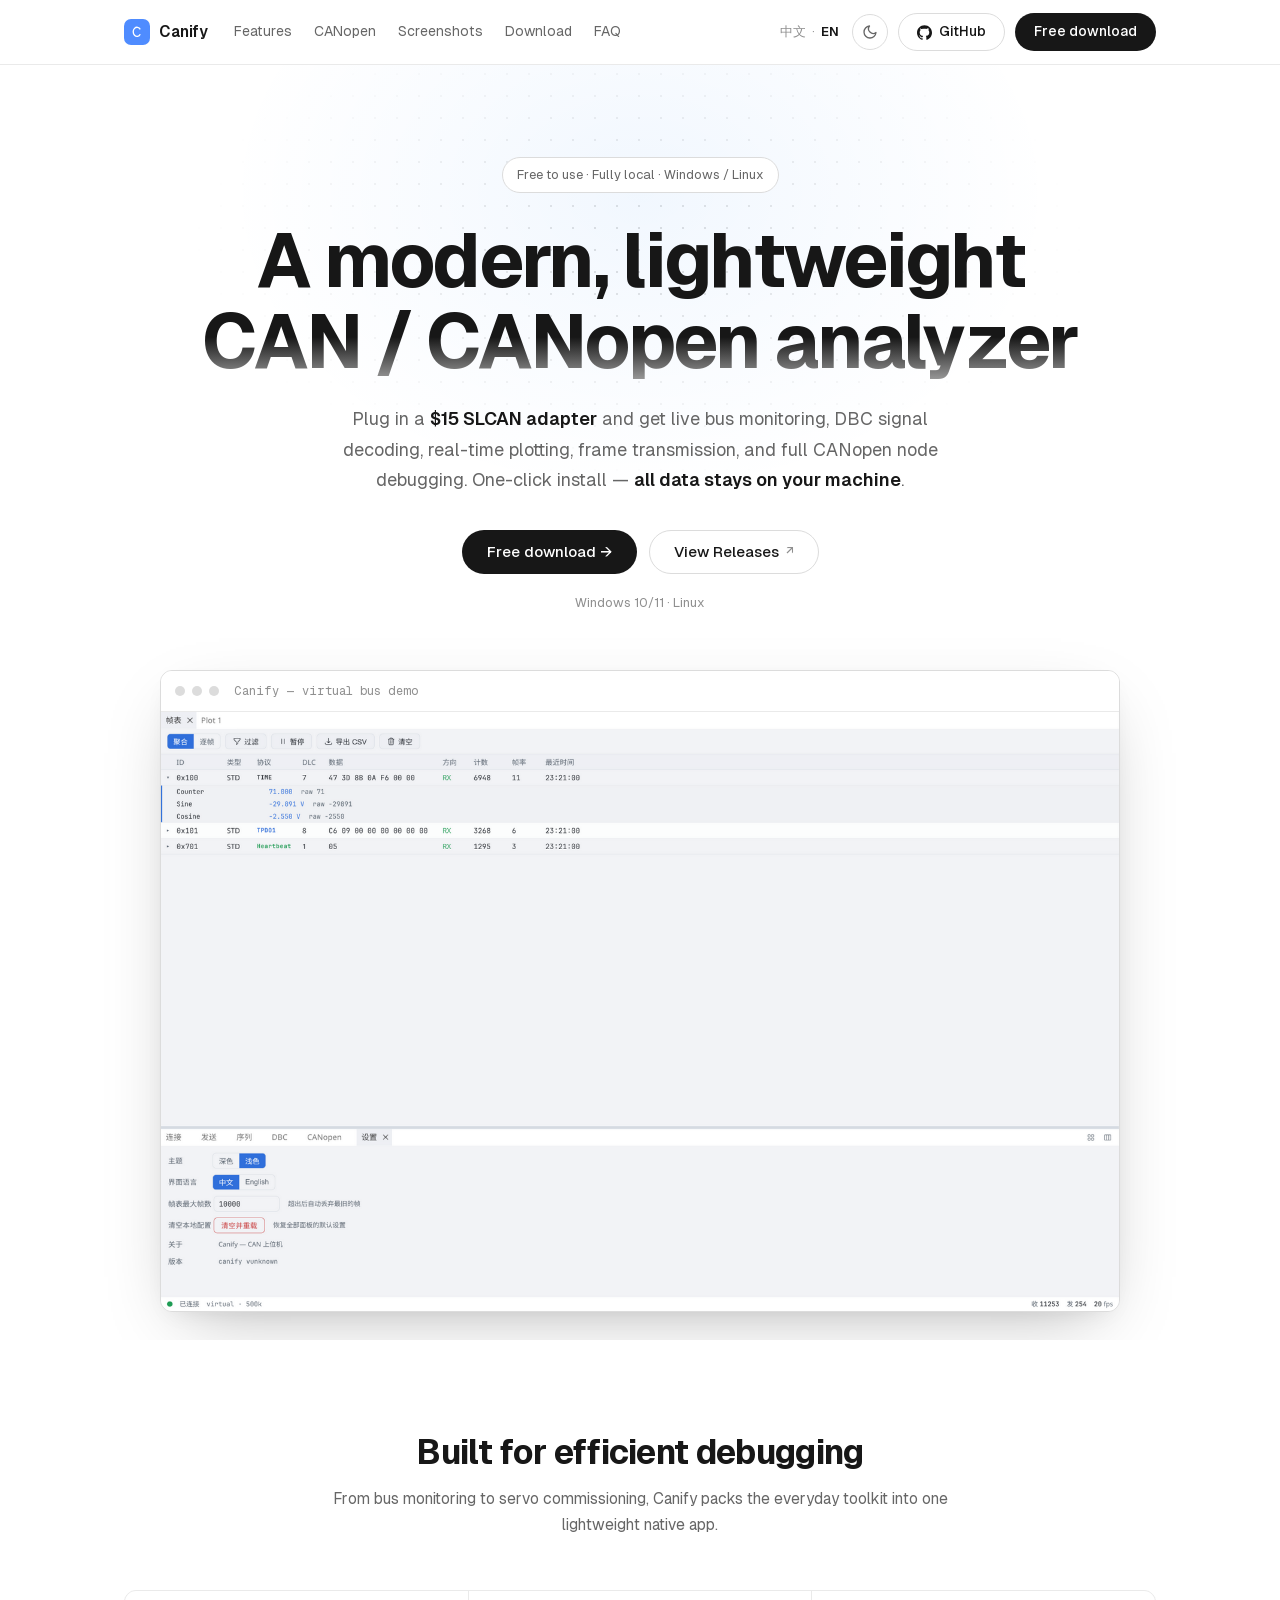
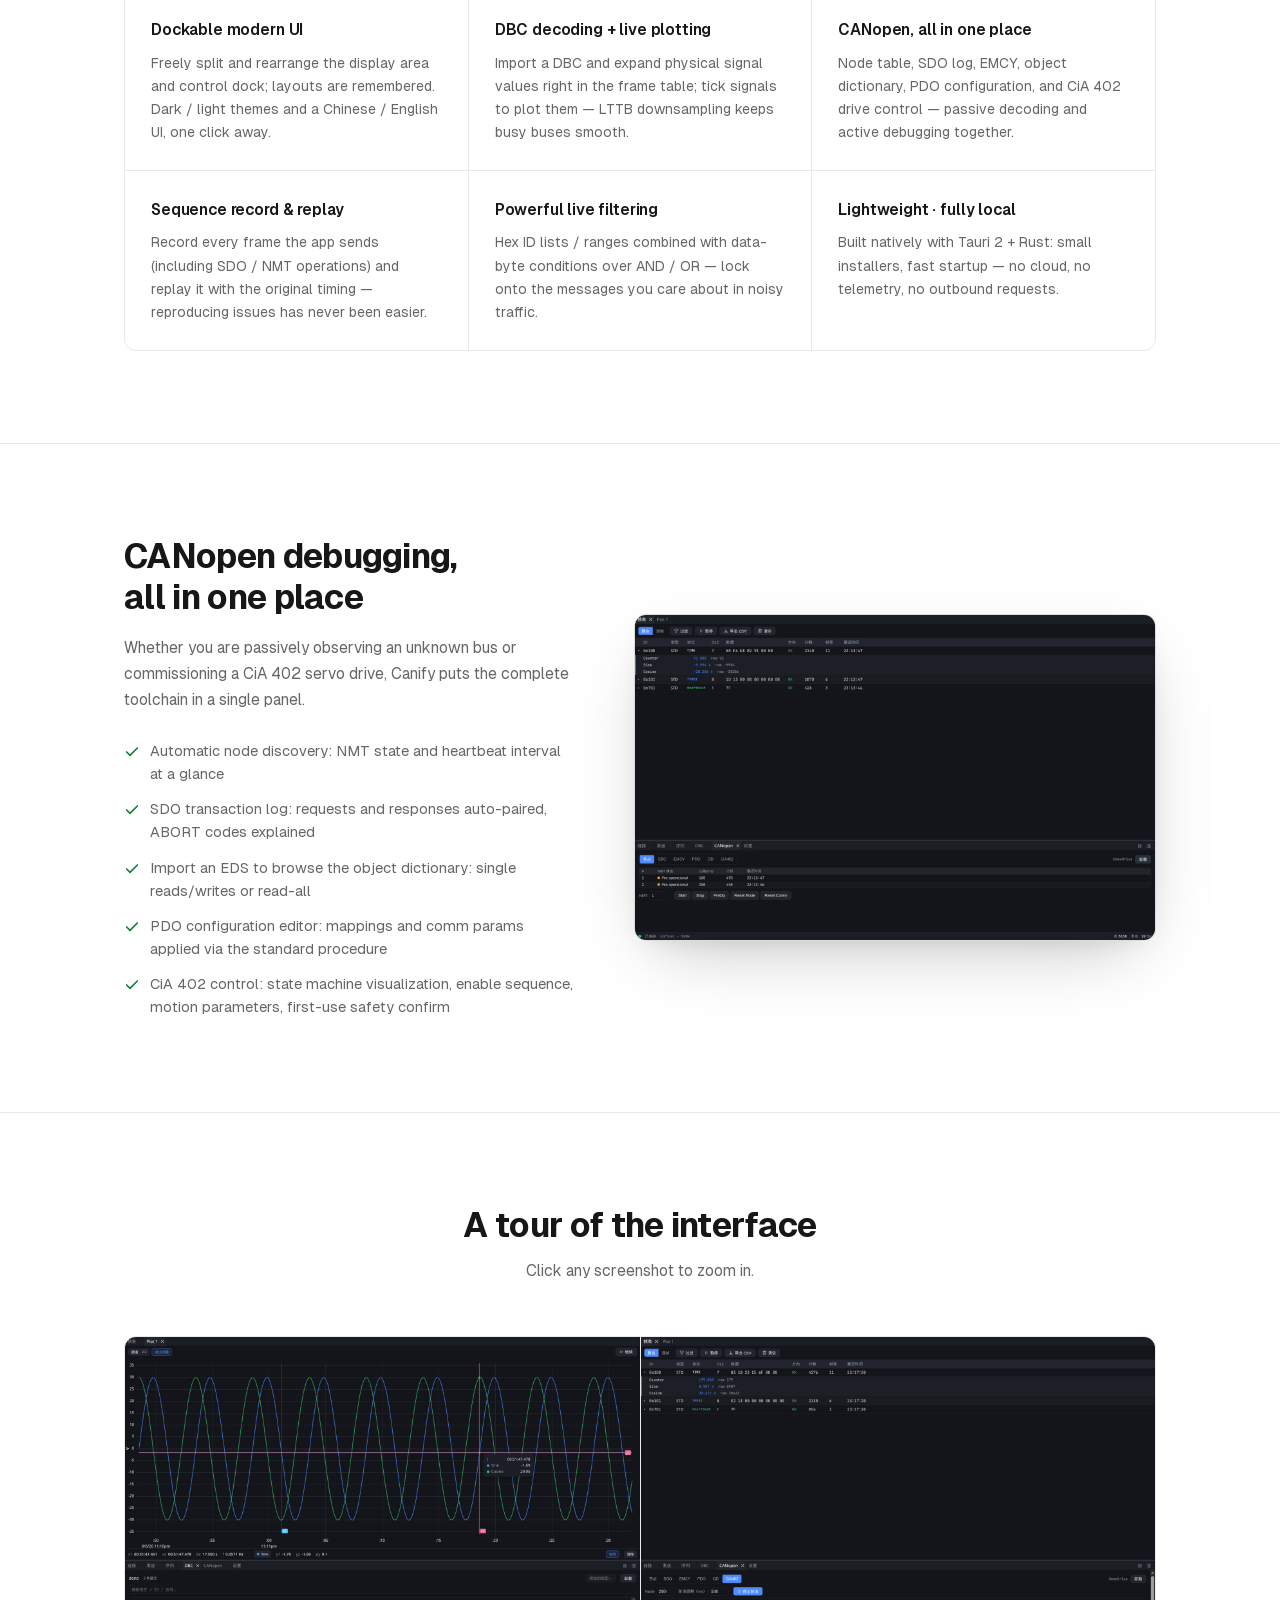
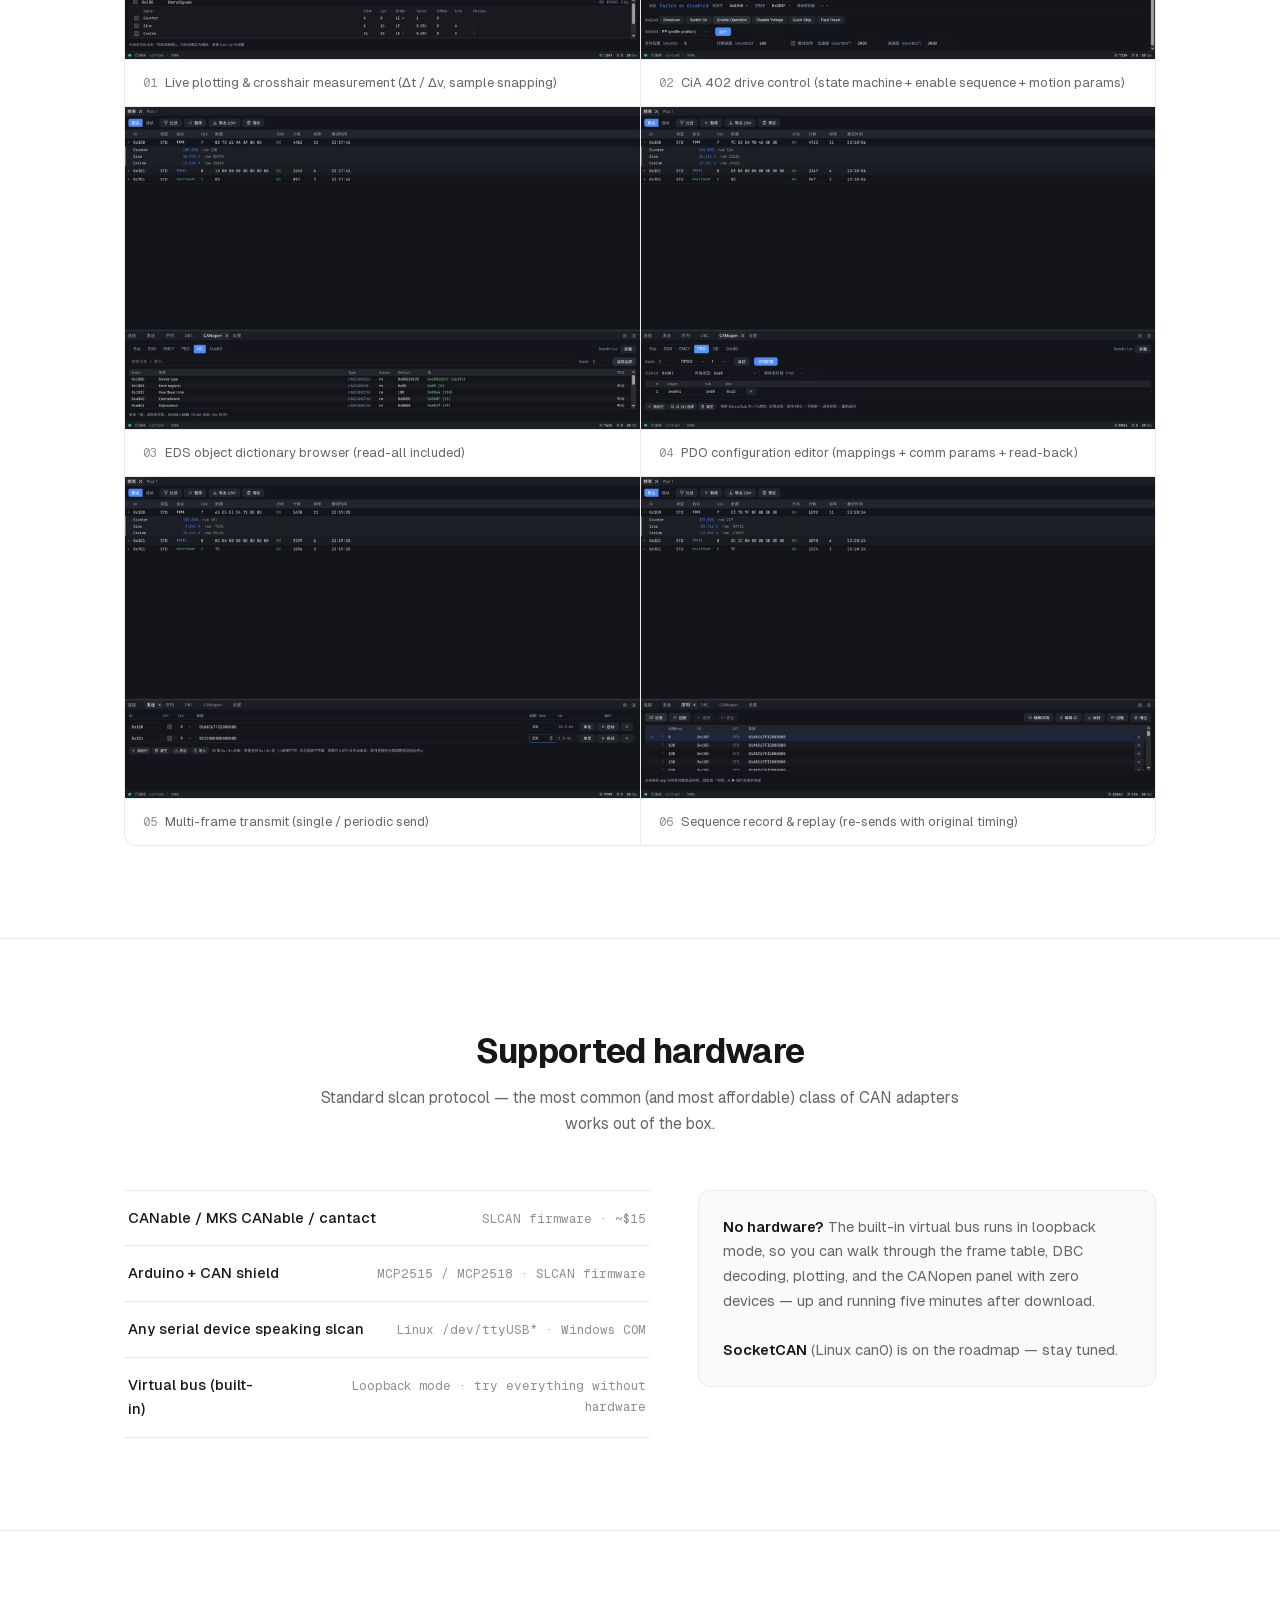
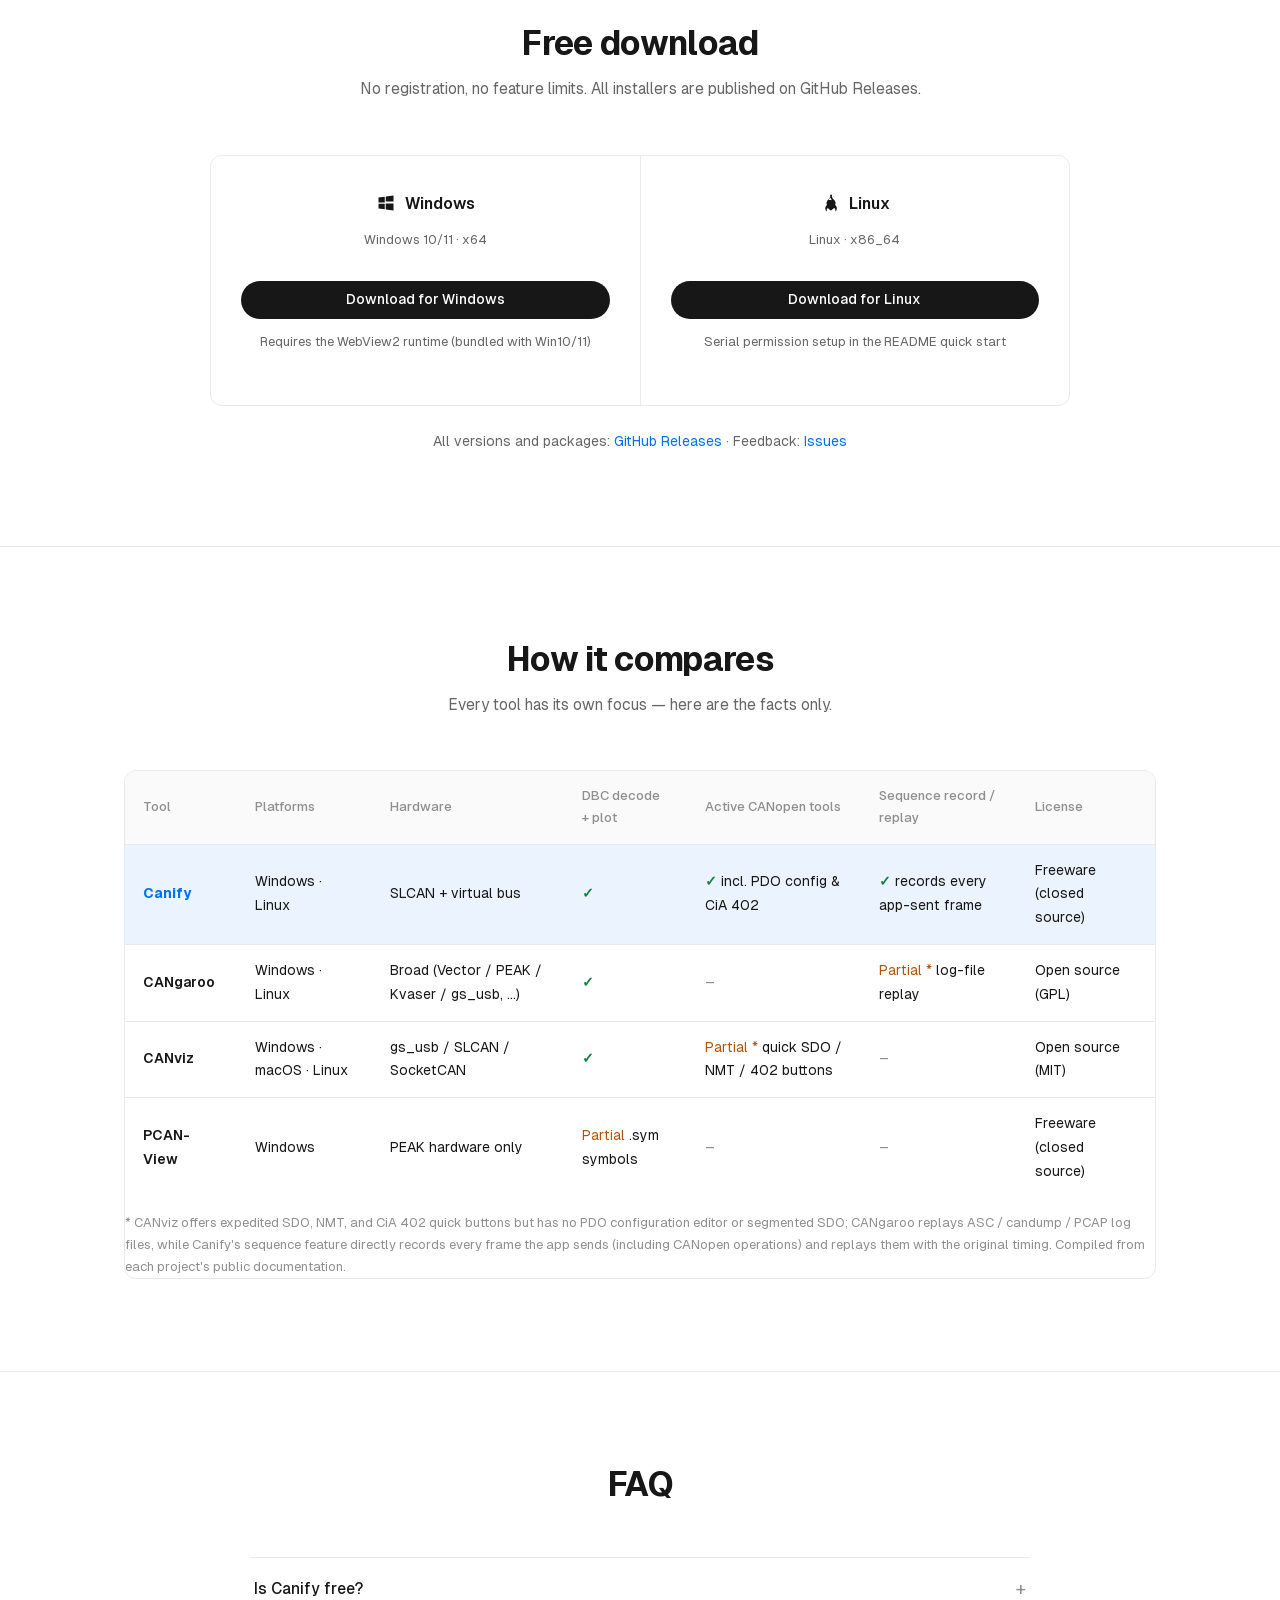
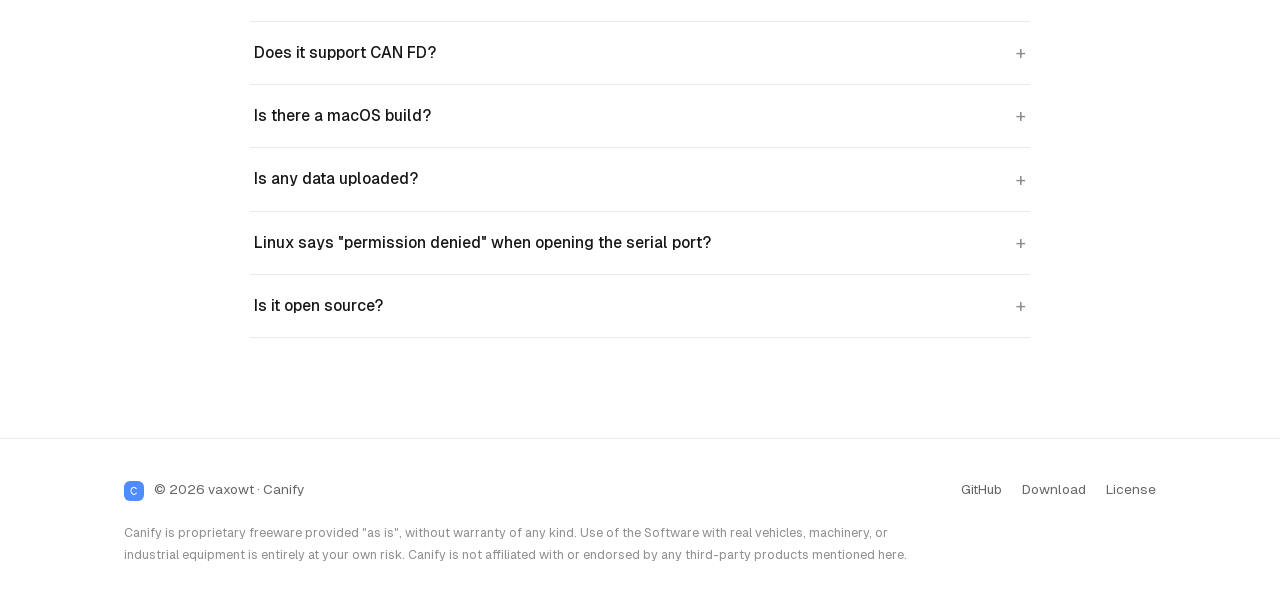
==== commit f7bb0e75: "docs: trim marketing copy on website and READMEs - Remove the roadmap section from both pages - Drop" ====
--- a/docs/en/index.html
+++ b/docs/en/index.html
@@ -66,12 +66,12 @@
       <div class="container">
         <span class="hero-badge">Free to use · Fully local · Windows / Linux</span>
         <h1>A modern, lightweight<br /><span class="grad">CAN / CANopen analyzer</span></h1>
-        <p class="lead">Plug in a <b>$15 SLCAN adapter</b> and get live bus monitoring, DBC signal decoding, real-time plotting, frame transmission, and full CANopen node debugging. One-click install — no Python, and <b>all data stays on your machine</b>.</p>
+        <p class="lead">Plug in a <b>$15 SLCAN adapter</b> and get live bus monitoring, DBC signal decoding, real-time plotting, frame transmission, and full CANopen node debugging. One-click install — <b>all data stays on your machine</b>.</p>
         <div class="hero-actions">
           <a class="btn btn-primary btn-lg" href="#download">Free download →</a>
           <a class="btn btn-secondary btn-lg" href="https://github.com/vaxowt/canify/releases/latest" target="_blank" rel="noopener">View Releases <span class="ext">↗</span></a>
         </div>
-        <p class="hero-meta">Windows 10/11 x64 · Linux x86_64 · installer / portable / AppImage</p>
+        <p class="hero-meta">Windows 10/11 · Linux</p>
         <div class="hero-shot">
           <div class="window">
             <div class="window-bar"><span class="dot"></span><span class="dot"></span><span class="dot"></span><span class="title">Canify — virtual bus demo</span></div>
@@ -86,8 +86,7 @@
     <section id="features" class="section">
       <div class="container">
         <div class="section-head">
-          <span class="kicker">Features</span>
-          <h2>Built for efficient debugging</h2>
+                    <h2>Built for efficient debugging</h2>
           <p>From bus monitoring to servo commissioning, Canify packs the everyday toolkit into one lightweight native app.</p>
         </div>
         <div class="tile-grid">
@@ -129,8 +128,7 @@
     <section id="canopen" class="section">
       <div class="container spotlight">
         <div>
-          <span class="kicker">CANopen</span>
-          <h2>CANopen debugging,<br />all in one place</h2>
+                    <h2>CANopen debugging,<br />all in one place</h2>
           <p class="desc">Whether you are passively observing an unknown bus or commissioning a CiA 402 servo drive, Canify puts the complete toolchain in a single panel.</p>
           <ul>
             <li><svg viewBox="0 0 24 24"><path d="M4 12l5 5L20 6" stroke-linecap="round" stroke-linejoin="round"/></svg>Automatic node discovery: NMT state and heartbeat interval at a glance</li>
@@ -150,8 +148,7 @@
     <section id="gallery" class="section">
       <div class="container">
         <div class="section-head">
-          <span class="kicker">Screenshots</span>
-          <h2>A tour of the interface</h2>
+                    <h2>A tour of the interface</h2>
           <p>Click any screenshot to zoom in.</p>
         </div>
         <div class="gallery">
@@ -187,8 +184,7 @@
     <section id="hardware" class="section">
       <div class="container">
         <div class="section-head">
-          <span class="kicker">Hardware</span>
-          <h2>Supported hardware</h2>
+                    <h2>Supported hardware</h2>
           <p>Standard slcan protocol — the most common (and most affordable) class of CAN adapters works out of the box.</p>
         </div>
         <div class="hw-wrap">
@@ -210,26 +206,25 @@
     <section id="download" class="section">
       <div class="container">
         <div class="section-head">
-          <span class="kicker">Download</span>
           <h2>Free download</h2>
-          <p>No registration, no feature limits, no ads. All installers are published on GitHub Releases.</p>
+          <p>No registration, no feature limits. All installers are published on GitHub Releases.</p>
         </div>
         <div class="dl-grid">
           <div class="dl-card">
             <span class="os">
               <svg viewBox="0 0 24 24" aria-hidden="true"><path d="M3 5.5 10.5 4.4v6.9H3V5.5zm0 13 7.5 1.1v-6.8H3v5.7zm8.7 1.2L21 21V12.7h-9.3v7zM11.7 3v7.3H21V3l-9.3 1.3v1.7z"/></svg>
-              Windows 10/11 x64
+              Windows
             </span>
-            <span class="files">Installer <code>x64-setup.exe</code> · Portable <code>x64Portable.zip</code></span>
+            <span class="files">Windows 10/11 · x64</span>
             <a class="btn btn-primary" href="https://github.com/vaxowt/canify/releases/latest" target="_blank" rel="noopener">Download for Windows</a>
             <span class="files">Requires the WebView2 runtime (bundled with Win10/11)</span>
           </div>
           <div class="dl-card">
             <span class="os">
               <svg viewBox="0 0 24 24" aria-hidden="true"><path d="M12 2c.6 2 .1 3.4-.8 4.6-.9 1.1-2.2 2-2.9 3.5-.8 1.6-.5 3.1.2 4.4-.9.5-1.6 1.4-2 2.6-.5 1.7.1 3.3 1 4.9h.9c-.4-1-.5-1.7-.3-2.4.2-.8.7-1.3 1.5-1.7.6 1 1.5 1.8 2.7 2.4l.4.7h.9l.3-.7c1.2-.5 2.2-1.3 2.9-2.3.9.4 1.4 1 1.6 1.7.2.7.1 1.5-.3 2.3h.9c1-1.6 1.5-3.2 1-4.9-.3-1.2-1-2.1-2-2.6.8-1.3 1-2.9.2-4.4-.7-1.5-2-2.4-2.9-3.5-.9-1.2-1.4-2.6-.8-4.6h-1zm.5 3.7c.4 1.1 1 2 1.8 2.9-1.4-.4-2.7-.4-4.1-.1.8-.9 1.6-1.8 2-2.8h.3z"/></svg>
-              Linux x86_64
+              Linux
             </span>
-            <span class="files"><code>.deb</code> · <code>.rpm</code> · <code>.AppImage</code> (no FUSE2 required)</span>
+            <span class="files">Linux · x86_64</span>
             <a class="btn btn-primary" href="https://github.com/vaxowt/canify/releases/latest" target="_blank" rel="noopener">Download for Linux</a>
             <span class="files">Serial permission setup in the README quick start</span>
           </div>
@@ -242,8 +237,7 @@
     <section id="compare" class="section">
       <div class="container">
         <div class="section-head">
-          <span class="kicker">Comparison</span>
-          <h2>How it compares</h2>
+                    <h2>How it compares</h2>
           <p>Every tool has its own focus — here are the facts only.</p>
         </div>
         <div class="compare-wrap">
@@ -299,13 +293,12 @@
     <section id="faq" class="section">
       <div class="container">
         <div class="section-head">
-          <span class="kicker">FAQ</span>
-          <h2>FAQ</h2>
+                    <h2>FAQ</h2>
         </div>
         <div class="faq">
           <details>
             <summary>Is Canify free?</summary>
-            <p>Yes — free to use: no registration, no feature limits, no ads.</p>
+            <p>Yes — free to use: no registration, no feature limits.</p>
           </details>
           <details>
             <summary>Does it support CAN FD?</summary>
@@ -331,22 +324,6 @@
       </div>
     </section>
 
-    <!-- Roadmap -->
-    <section id="roadmap" class="section">
-      <div class="container">
-        <div class="section-head">
-          <span class="kicker">Roadmap</span>
-          <h2>Roadmap</h2>
-        </div>
-        <ul class="roadmap">
-          <li><span class="idx">01</span>SocketCAN driver (native Linux can0)</li>
-          <li><span class="idx">02</span>CAN FD support (frame model already reserved)</li>
-          <li><span class="idx">03</span>More log formats (Vector .asc, PCAP, candump)</li>
-          <li><span class="idx">04</span>Multi-channel connections</li>
-          <li><span class="idx">05</span>macOS build</li>
-        </ul>
-      </div>
-    </section>
   </main>
 
   <footer class="site-footer">
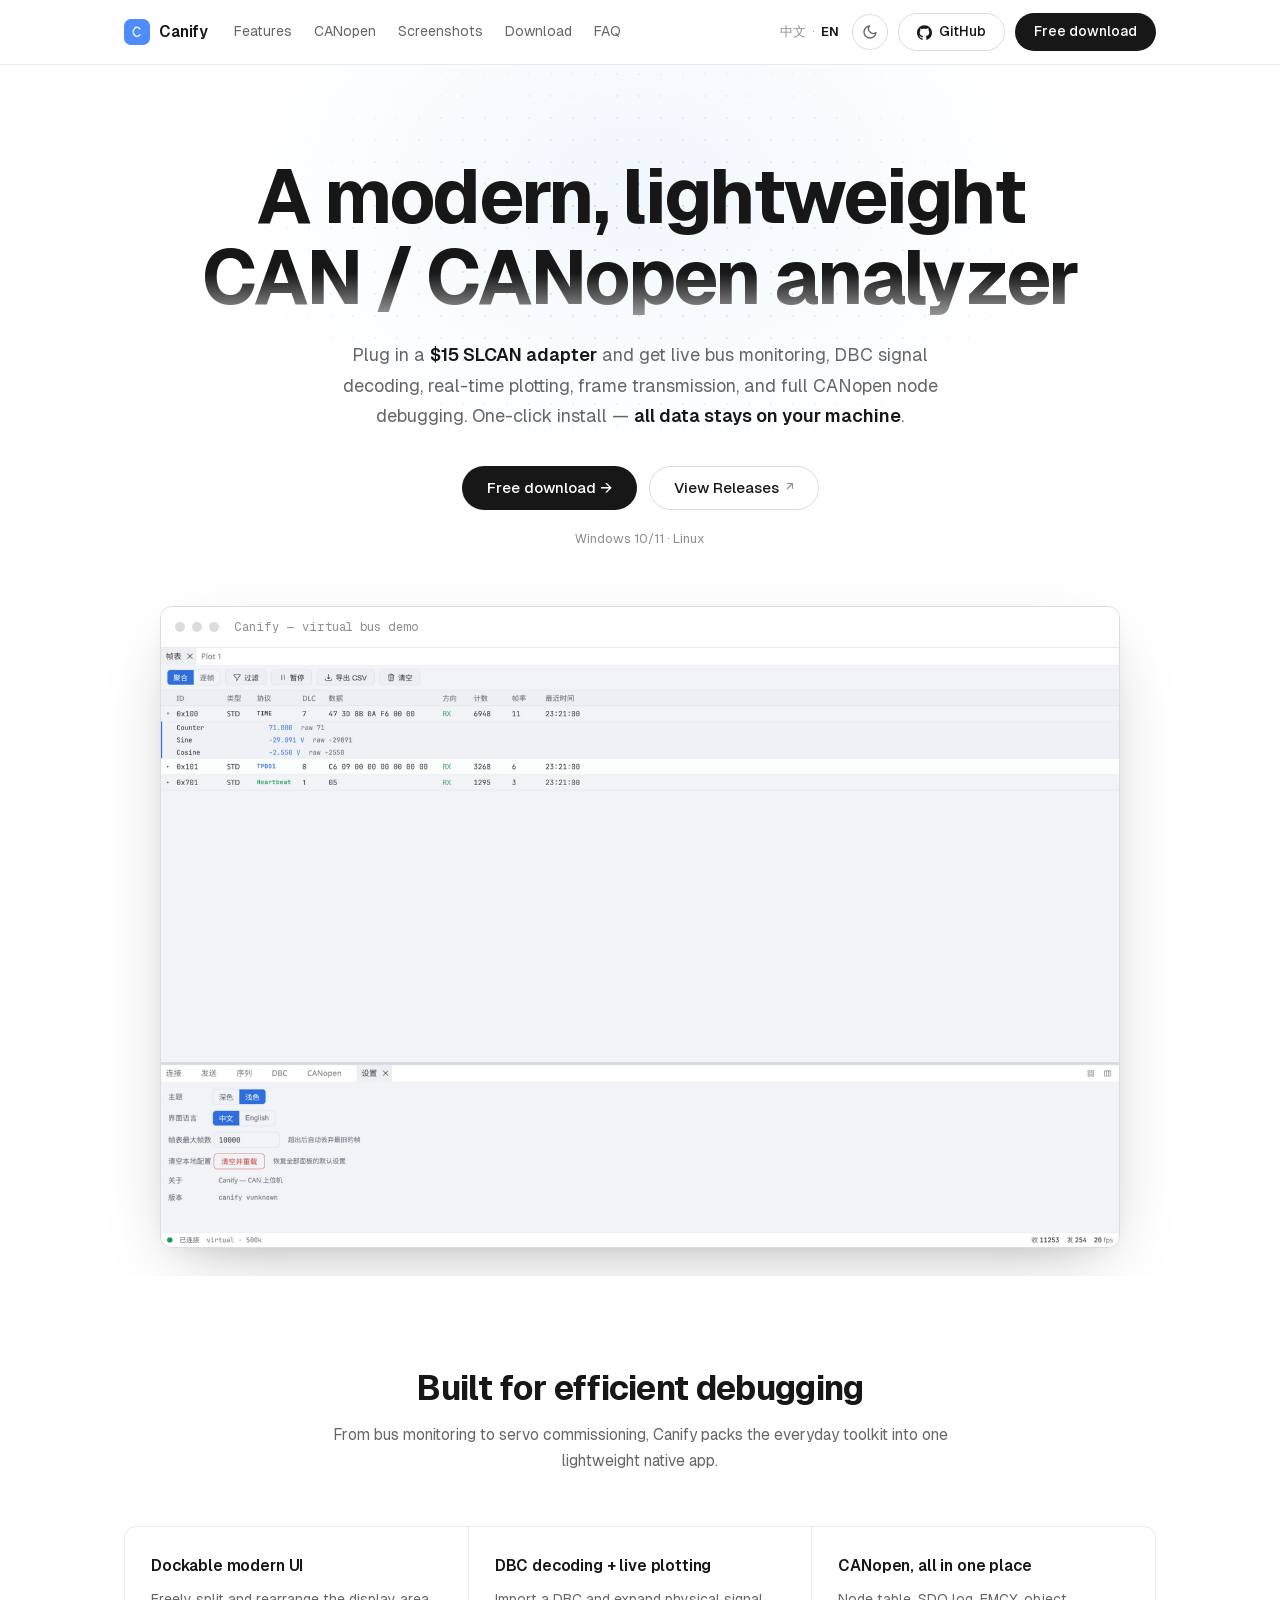
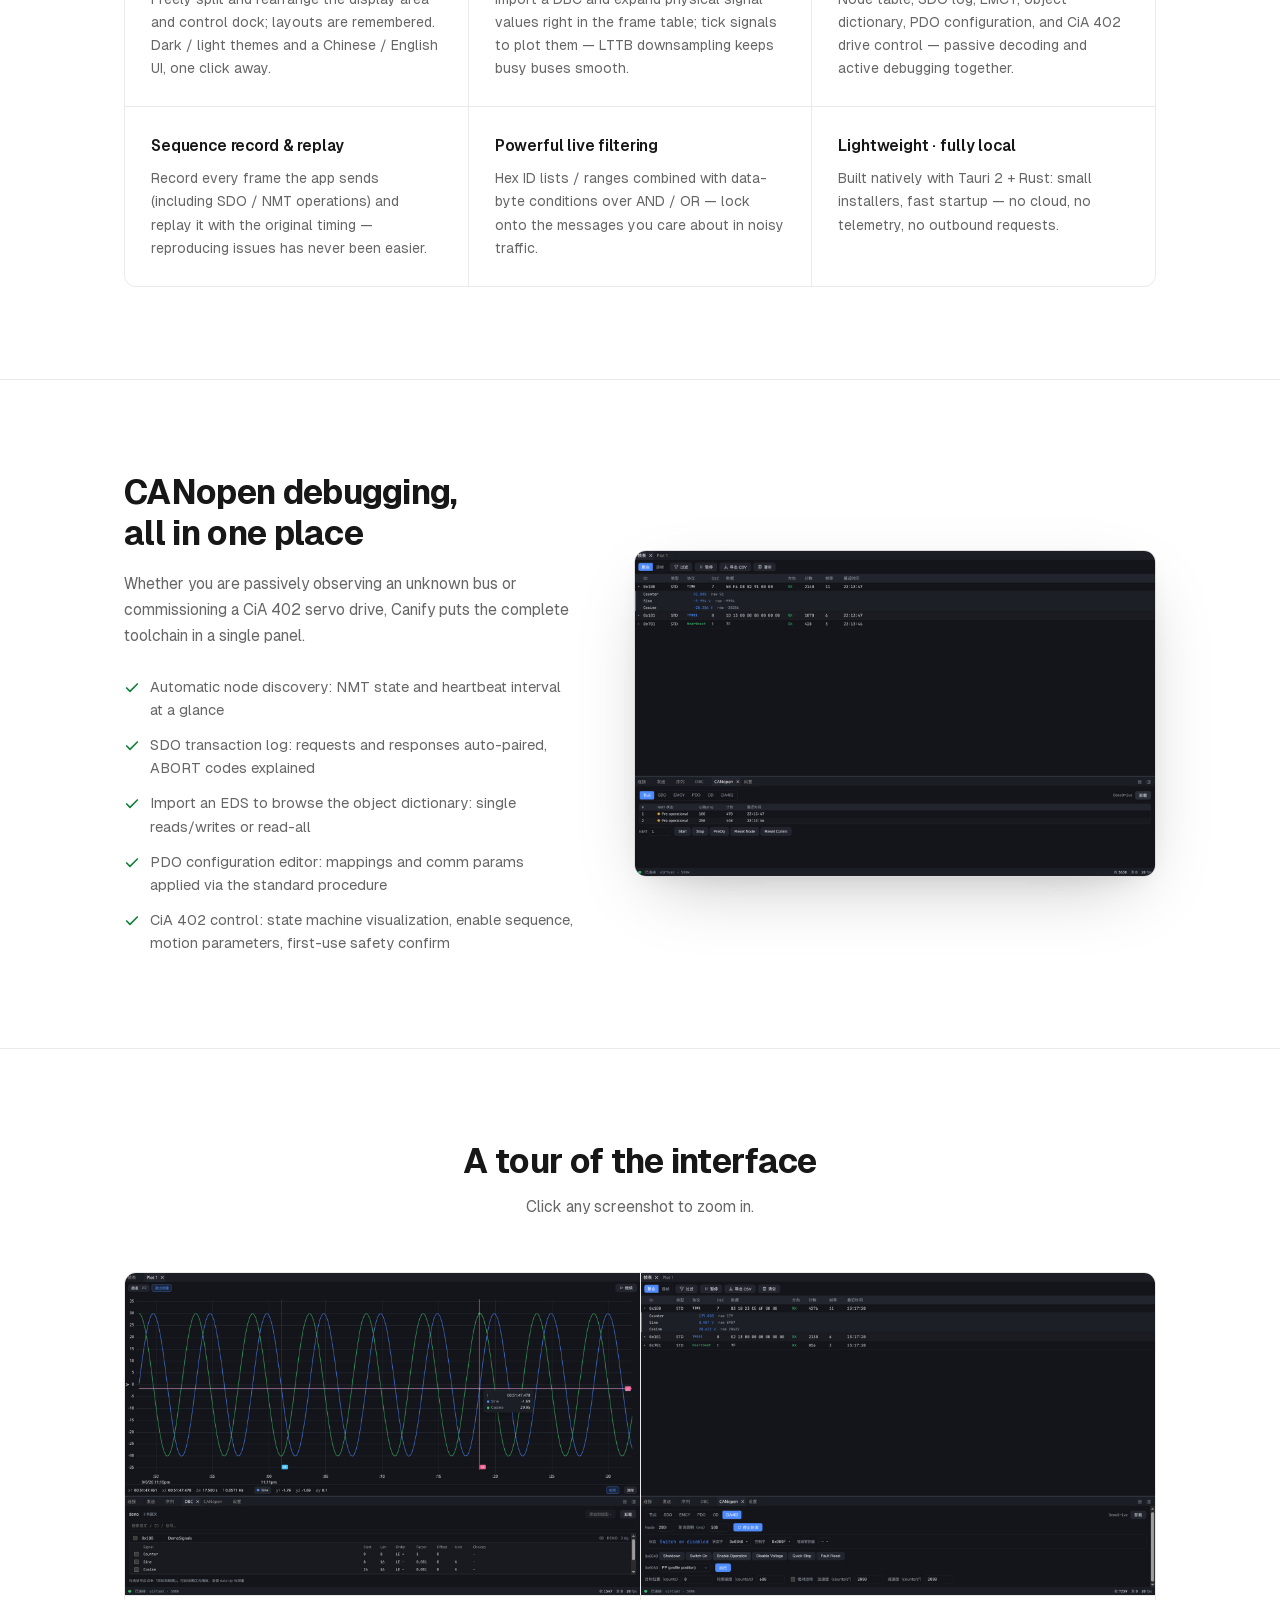
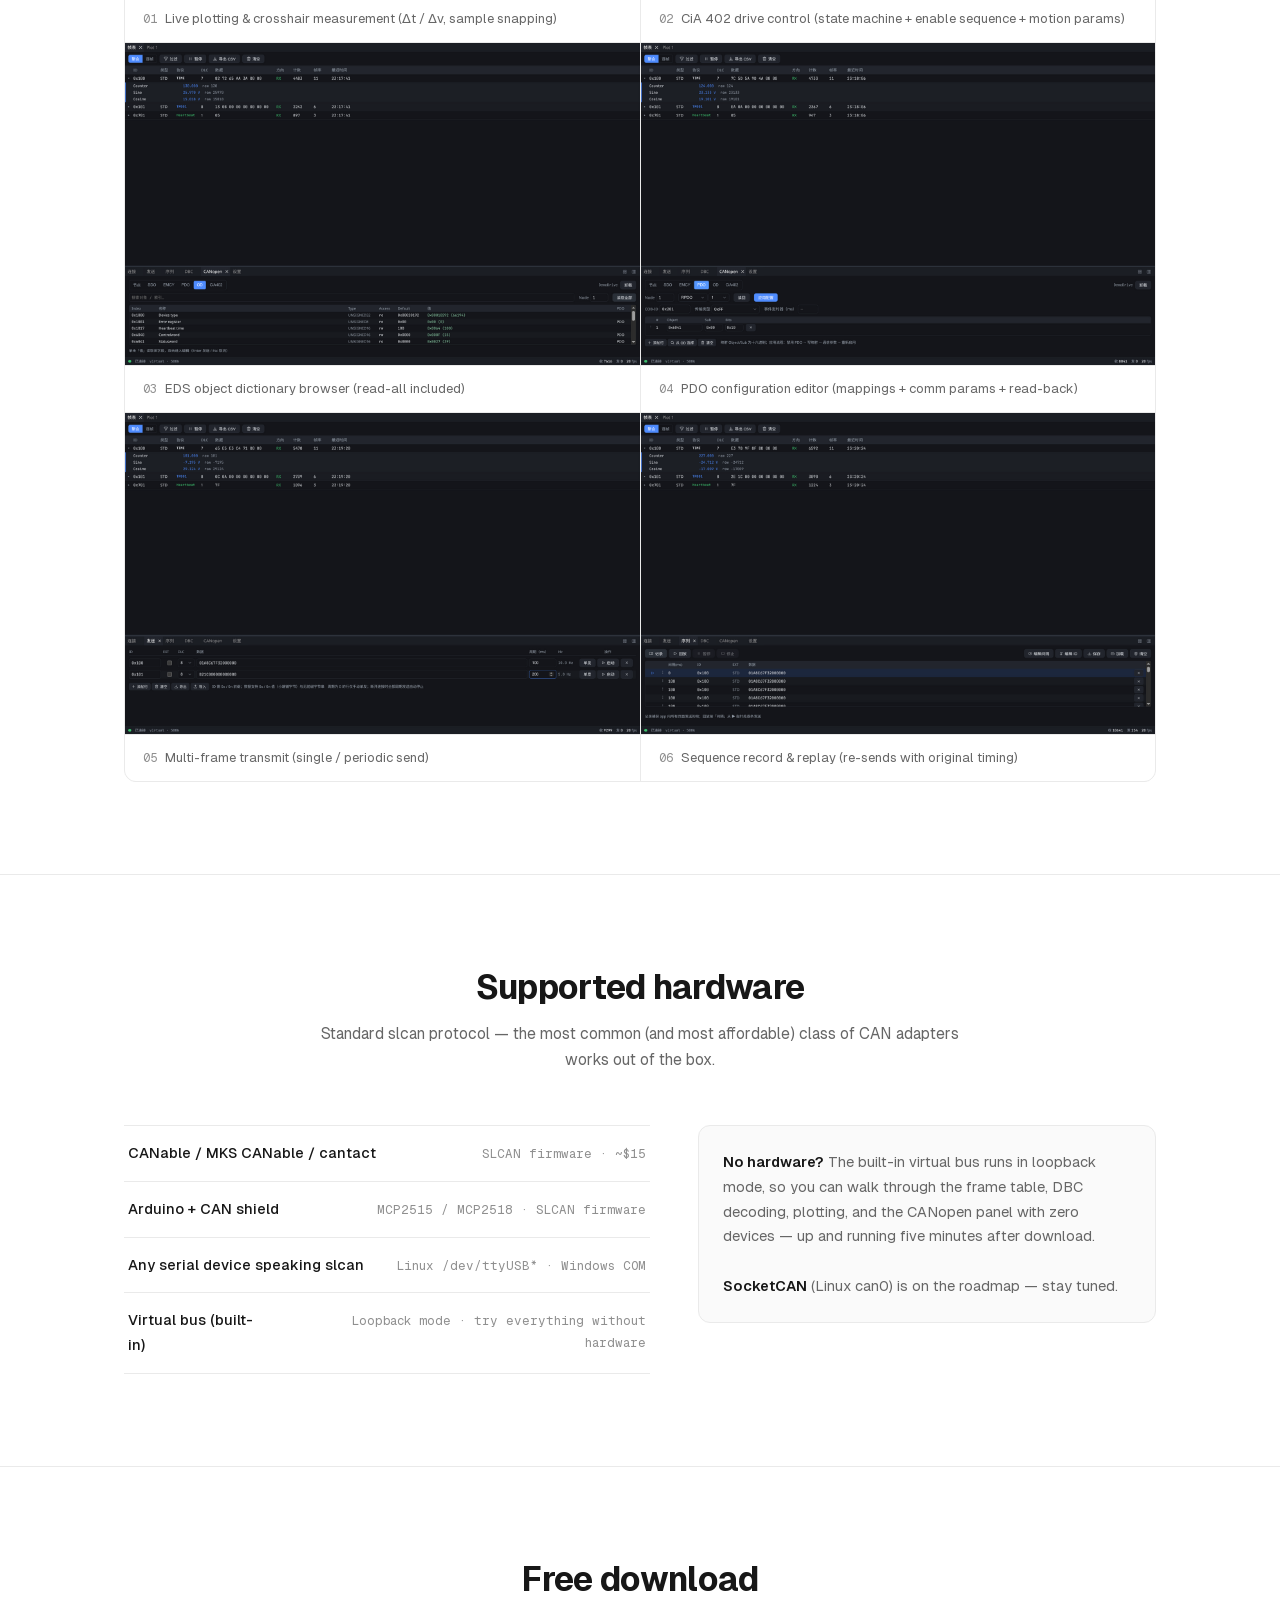
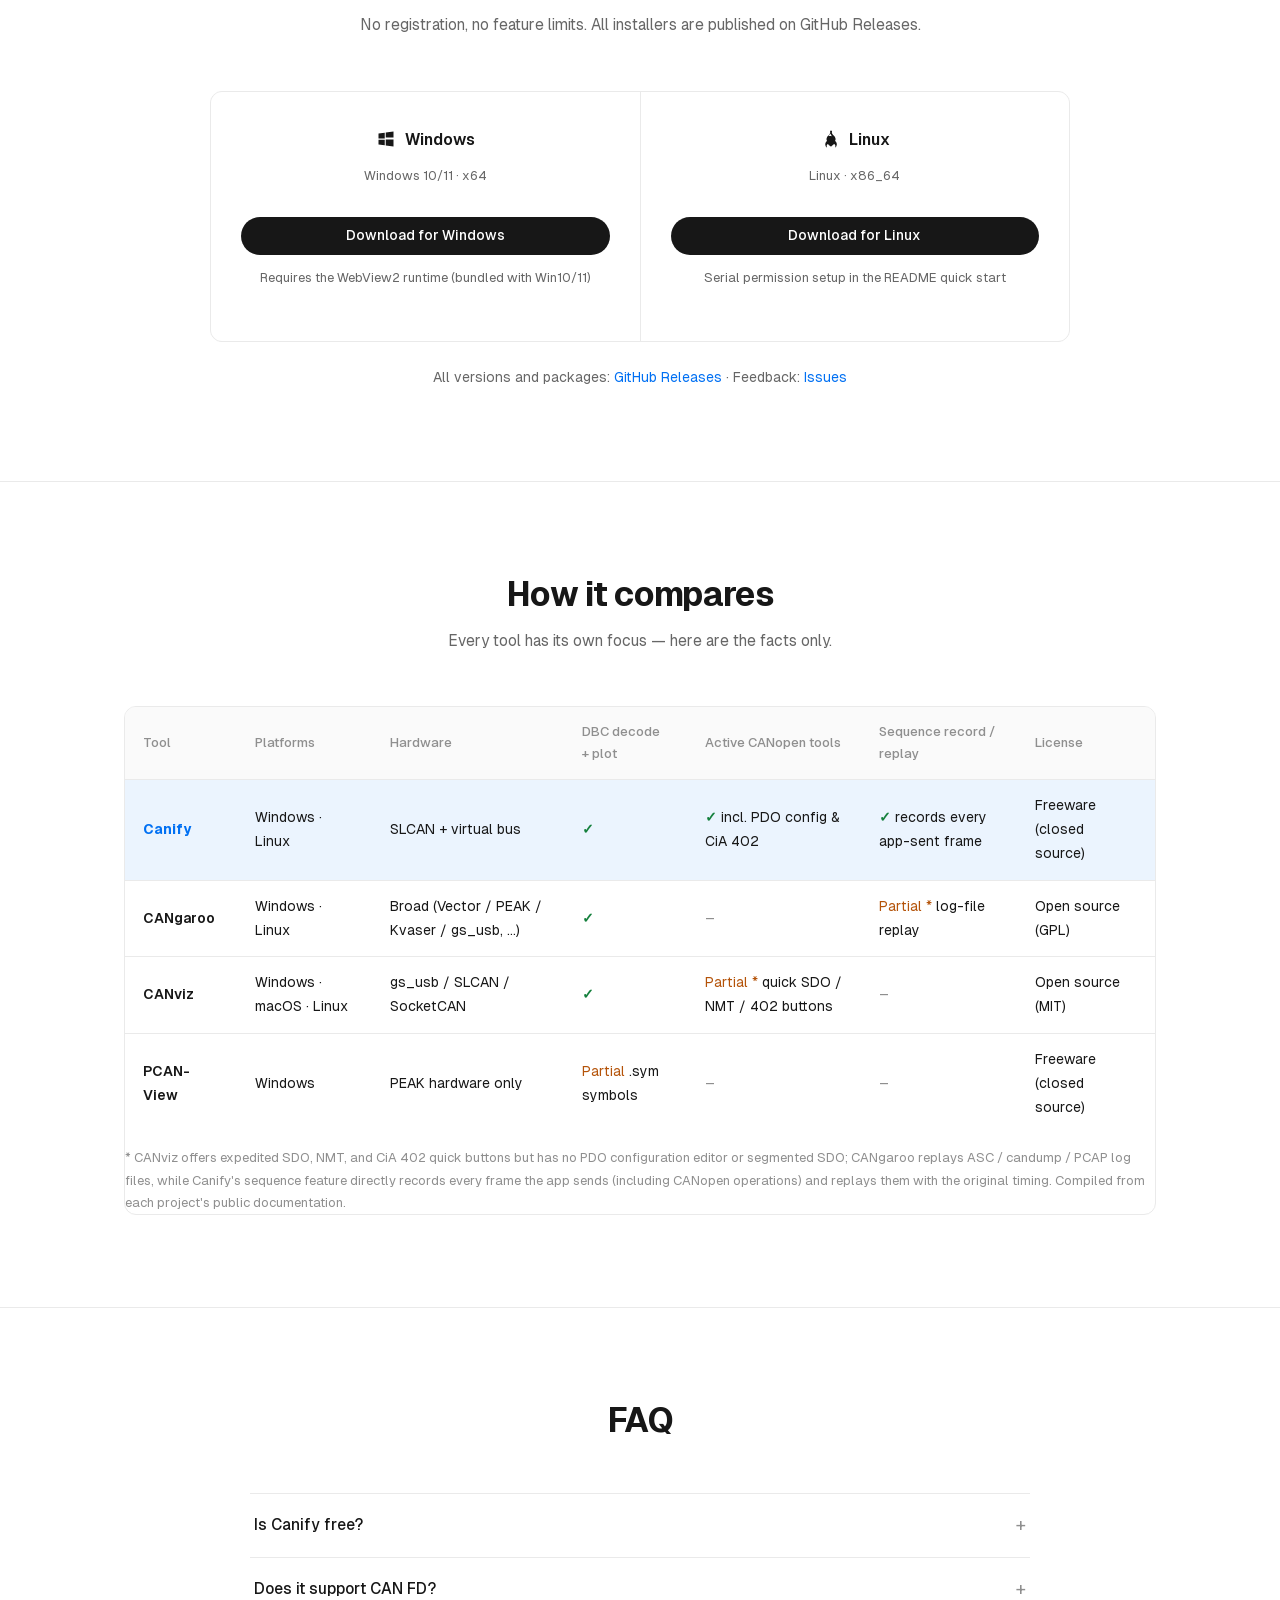
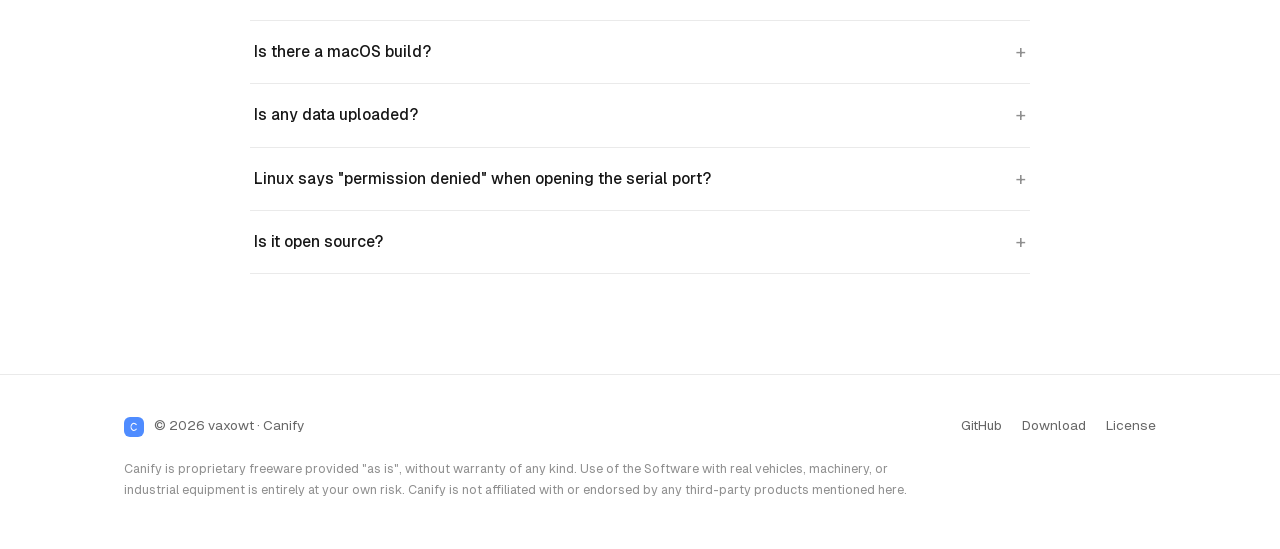
==== commit ded786dc: "docs: remove hero badge pill from both pages" ====
--- a/docs/en/index.html
+++ b/docs/en/index.html
@@ -64,7 +64,6 @@
     <!-- Hero -->
     <section class="hero">
       <div class="container">
-        <span class="hero-badge">Free to use · Fully local · Windows / Linux</span>
         <h1>A modern, lightweight<br /><span class="grad">CAN / CANopen analyzer</span></h1>
         <p class="lead">Plug in a <b>$15 SLCAN adapter</b> and get live bus monitoring, DBC signal decoding, real-time plotting, frame transmission, and full CANopen node debugging. One-click install — <b>all data stays on your machine</b>.</p>
         <div class="hero-actions">
--- a/docs/assets/style.css
+++ b/docs/assets/style.css
@@ -204,14 +204,6 @@
 }
 .hero .container { position: relative; z-index: 1; }
 
-.hero-badge {
-  display: inline-flex; align-items: center; gap: 8px;
-  border: 1px solid var(--border-2); border-radius: 999px;
-  padding: 6px 14px; font-size: 13px; color: var(--fg-2); margin-bottom: 28px;
-  background: var(--bg);
-}
-.hero-badge:hover { border-color: var(--fg-3); color: var(--fg); }
-
 .hero h1 {
   font-size: clamp(42px, 7.2vw, 76px);
   line-height: 1.06; font-weight: 700; letter-spacing: -0.035em;
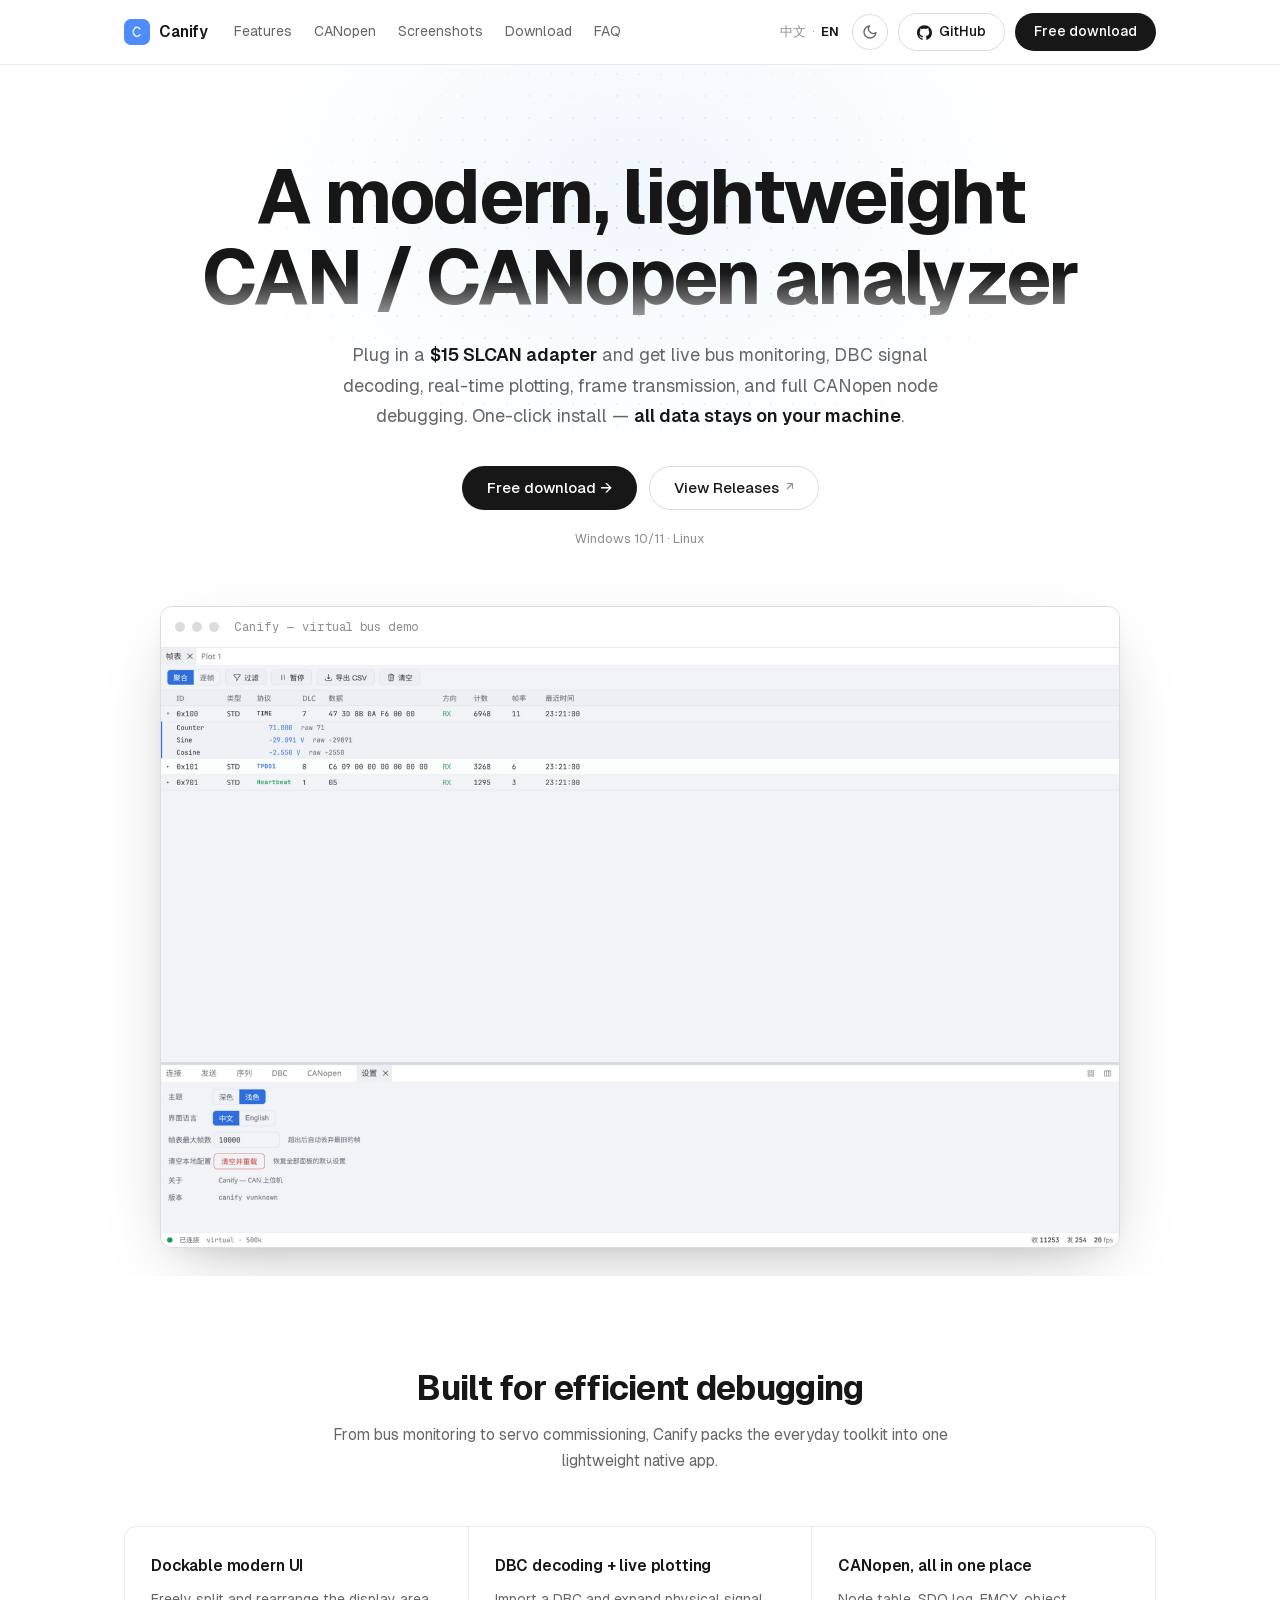
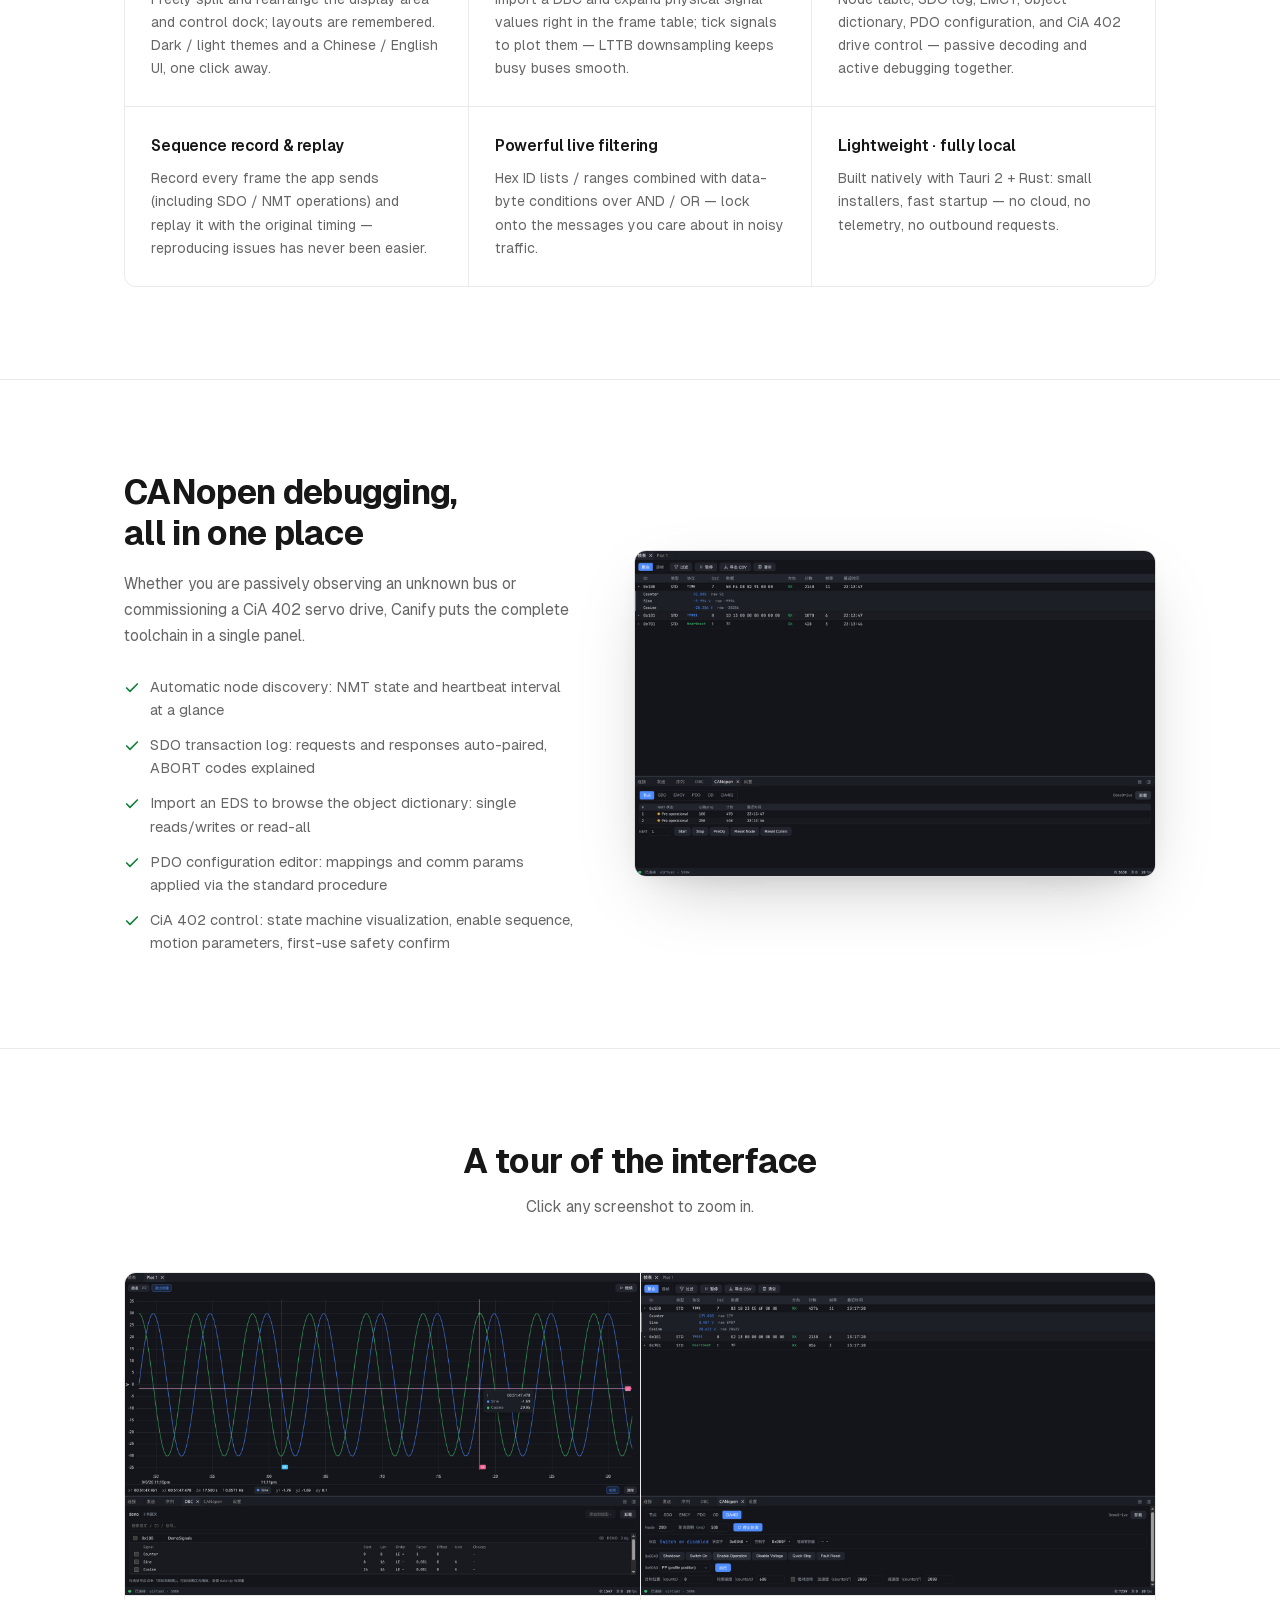
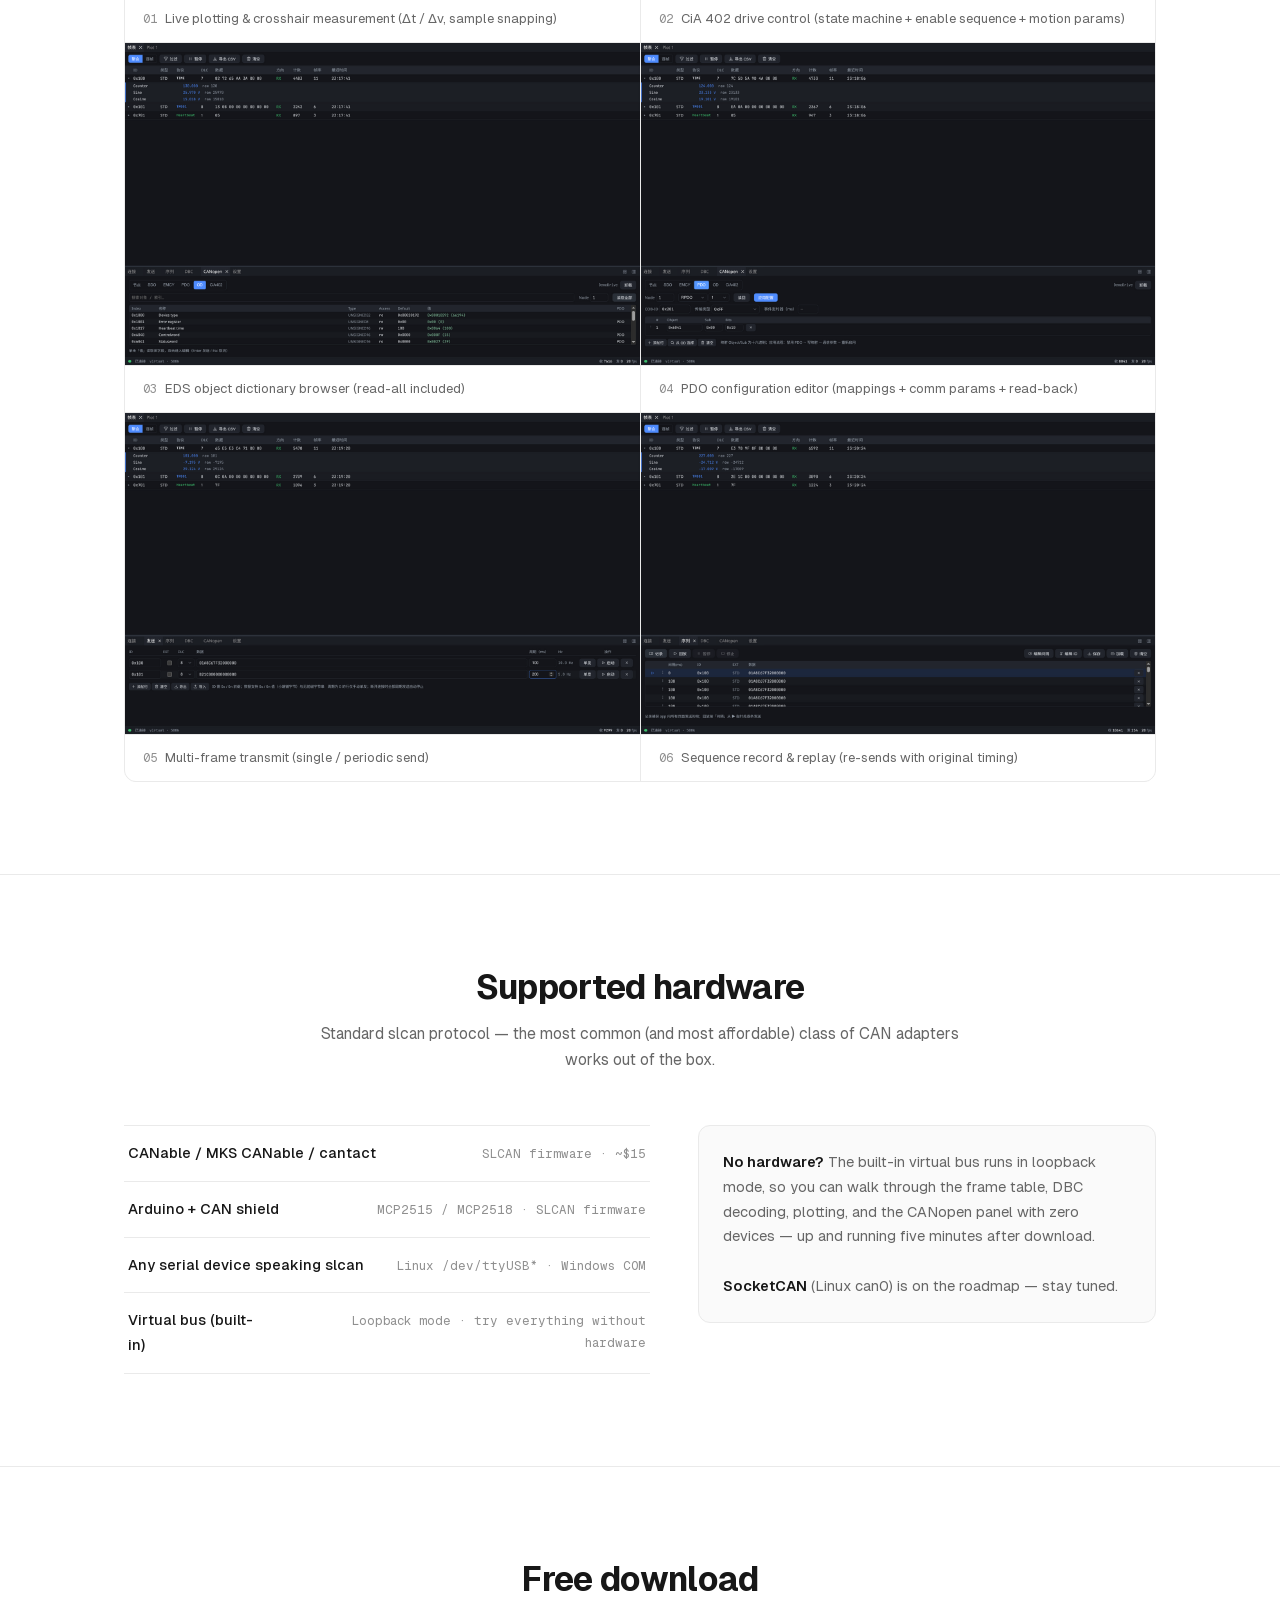
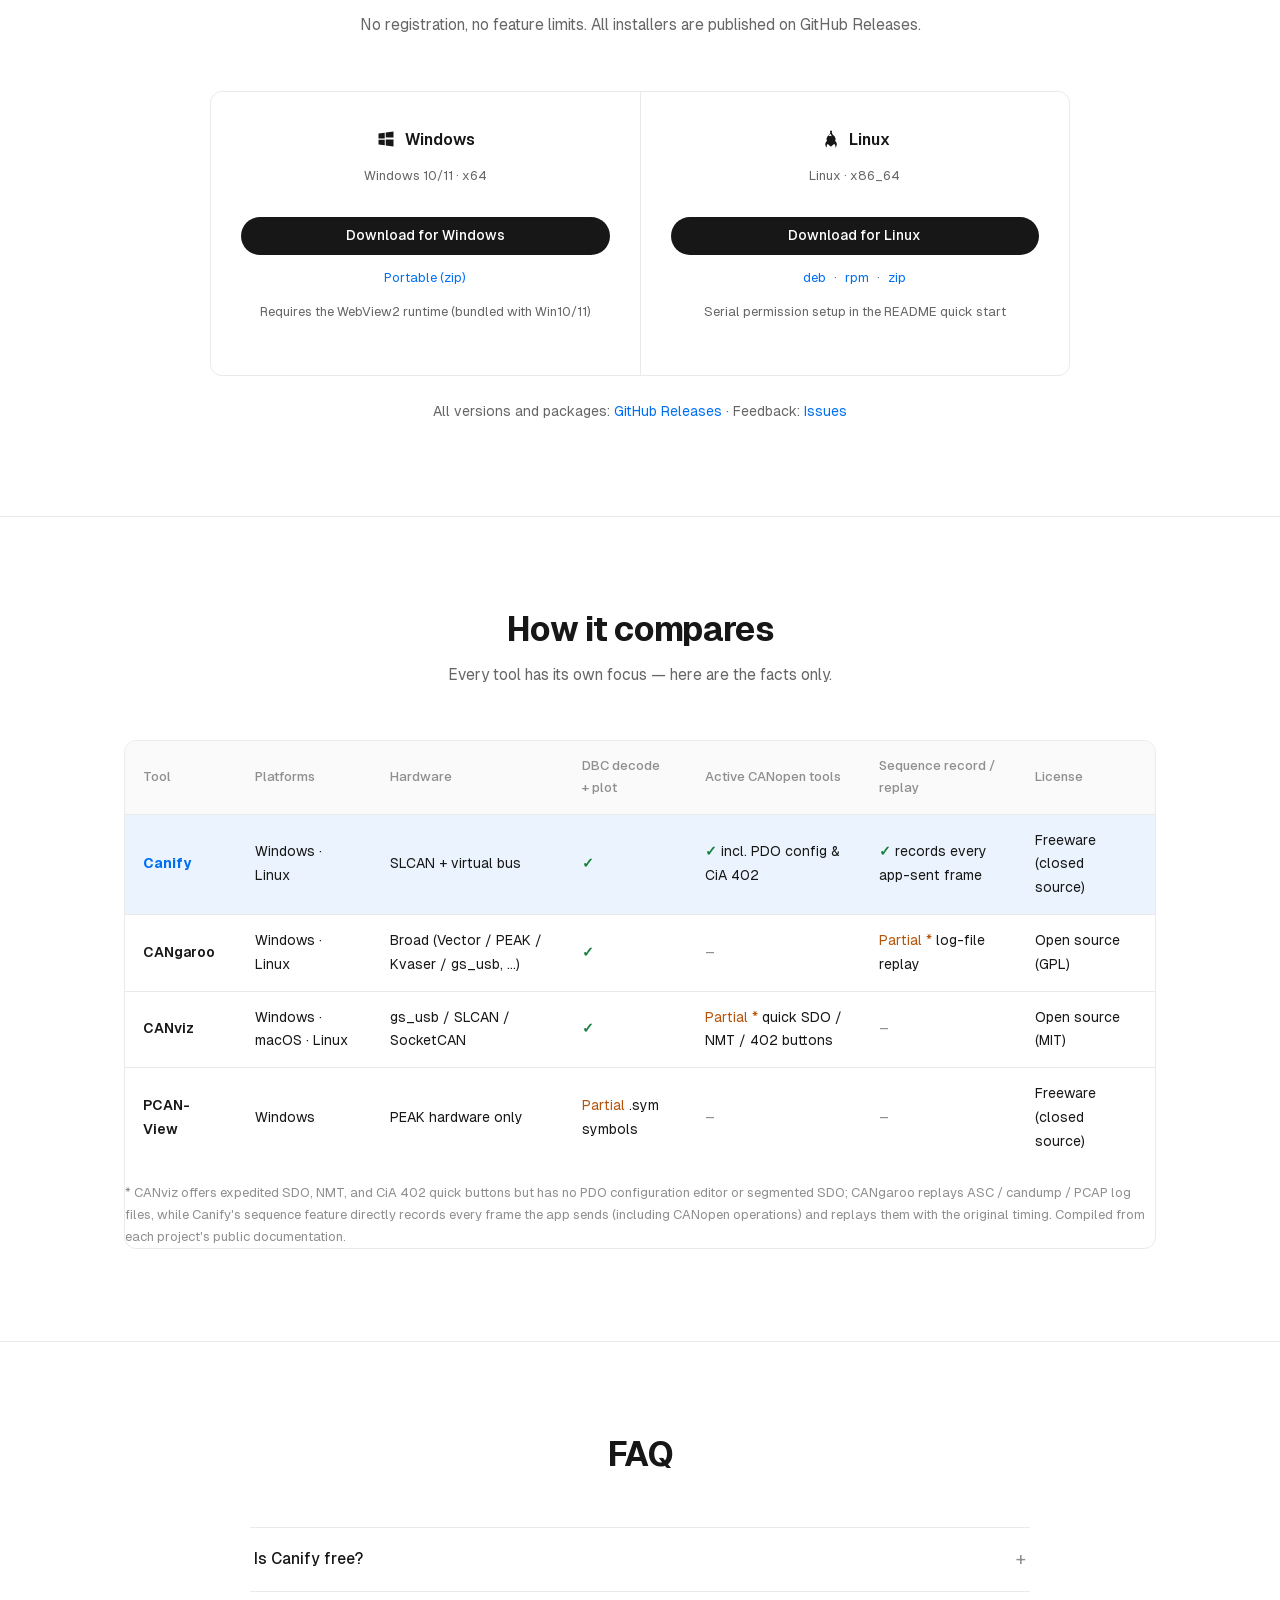
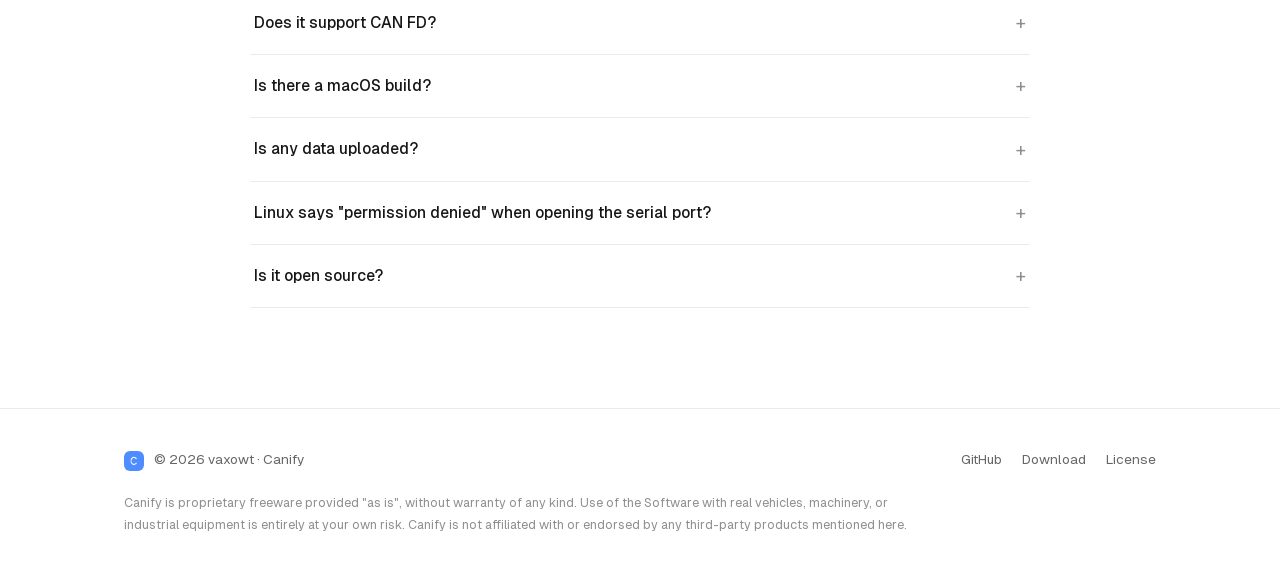
==== commit d90c8dc2: "feat(website): use static latest/download links to fixed-name release assets - download buttons and " ====
--- a/docs/en/index.html
+++ b/docs/en/index.html
@@ -215,7 +215,8 @@
               Windows
             </span>
             <span class="files">Windows 10/11 · x64</span>
-            <a class="btn btn-primary" href="https://github.com/vaxowt/canify/releases/latest" target="_blank" rel="noopener">Download for Windows</a>
+            <a class="btn btn-primary" href="https://github.com/vaxowt/canify/releases/latest/download/canify_windows-x64-setup.exe" target="_blank" rel="noopener">Download for Windows</a>
+            <span class="dl-links"><a href="https://github.com/vaxowt/canify/releases/latest/download/canify_windows-x64-portable.zip" target="_blank" rel="noopener">Portable (zip)</a></span>
             <span class="files">Requires the WebView2 runtime (bundled with Win10/11)</span>
           </div>
           <div class="dl-card">
@@ -224,7 +225,8 @@
               Linux
             </span>
             <span class="files">Linux · x86_64</span>
-            <a class="btn btn-primary" href="https://github.com/vaxowt/canify/releases/latest" target="_blank" rel="noopener">Download for Linux</a>
+            <a class="btn btn-primary" href="https://github.com/vaxowt/canify/releases/latest/download/canify-amd64.AppImage" target="_blank" rel="noopener">Download for Linux</a>
+            <span class="dl-links"><a href="https://github.com/vaxowt/canify/releases/latest/download/canify-amd64.deb" target="_blank" rel="noopener">deb</a> · <a href="https://github.com/vaxowt/canify/releases/latest/download/canify-x86_64.rpm" target="_blank" rel="noopener">rpm</a> · <a href="https://github.com/vaxowt/canify/releases/latest/download/canify_linux-x64-portable.zip" target="_blank" rel="noopener">zip</a></span>
             <span class="files">Serial permission setup in the README quick start</span>
           </div>
         </div>
--- a/docs/assets/style.css
+++ b/docs/assets/style.css
@@ -334,6 +334,9 @@
 .dl-all { max-width: 860px; margin: 24px auto 0; text-align: center; font-size: 14px; color: var(--fg-2); }
 .dl-all a { color: var(--accent); }
 .dl-all a:hover { text-decoration: underline; }
+.dl-card .dl-links { font-size: 13px; color: var(--fg-2); }
+.dl-card .dl-links a { color: var(--accent); margin: 0 5px; }
+.dl-card .dl-links a:hover { text-decoration: underline; }
 
 /* ---------- 对比表 ---------- */
 .compare-wrap { border: 1px solid var(--border); border-radius: var(--radius); overflow-x: auto; }
